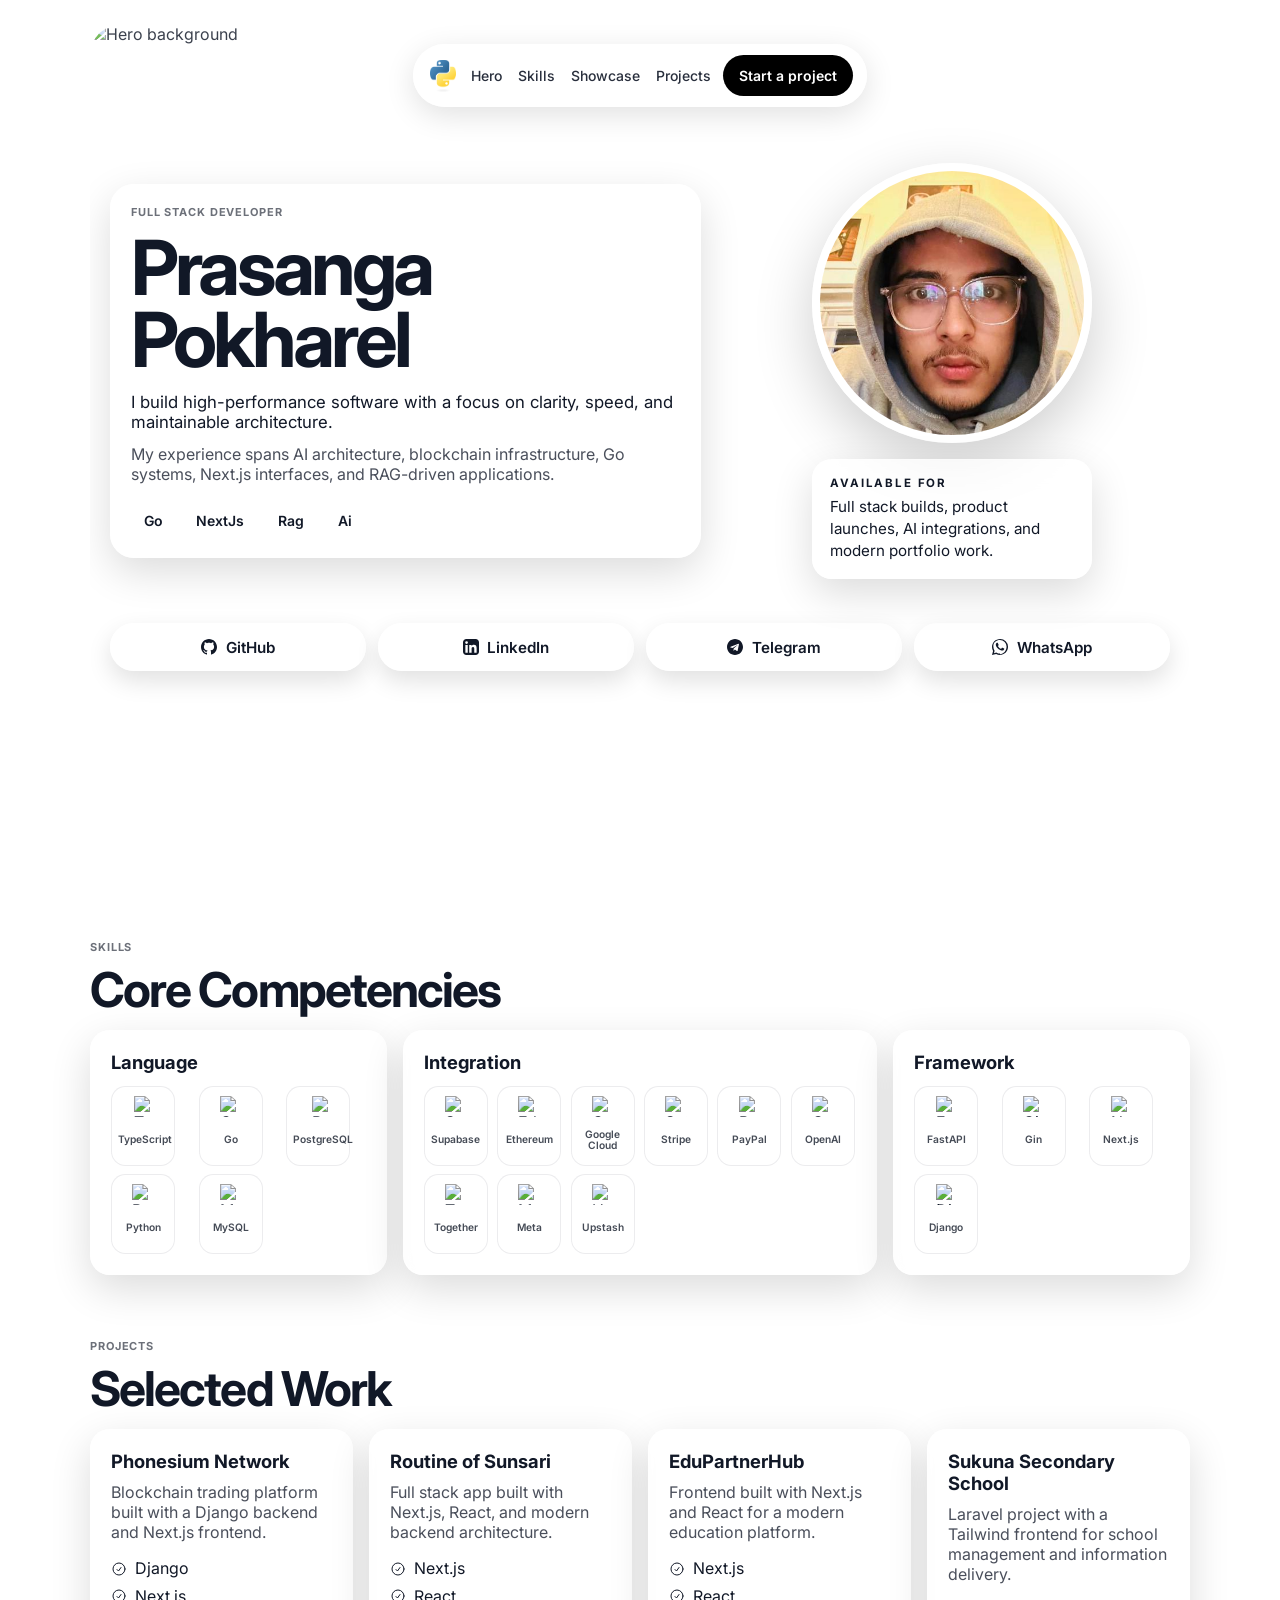
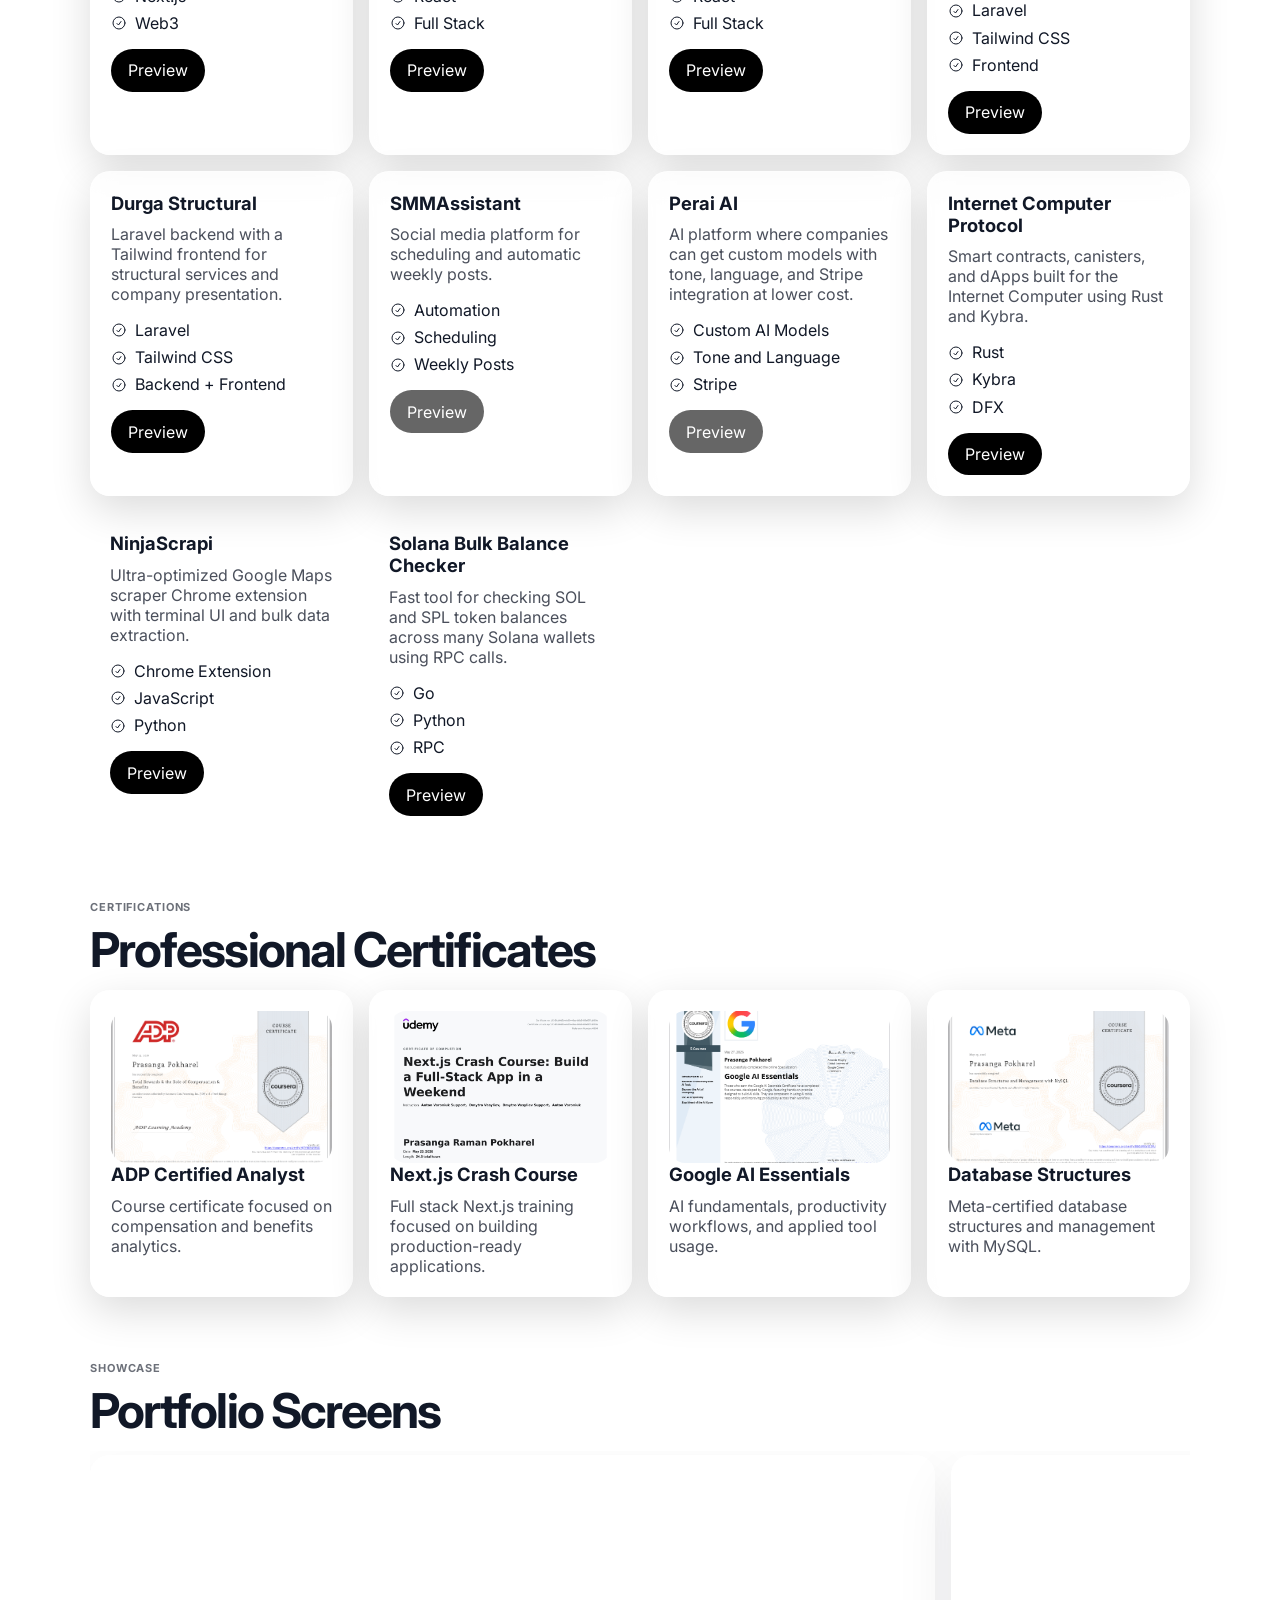
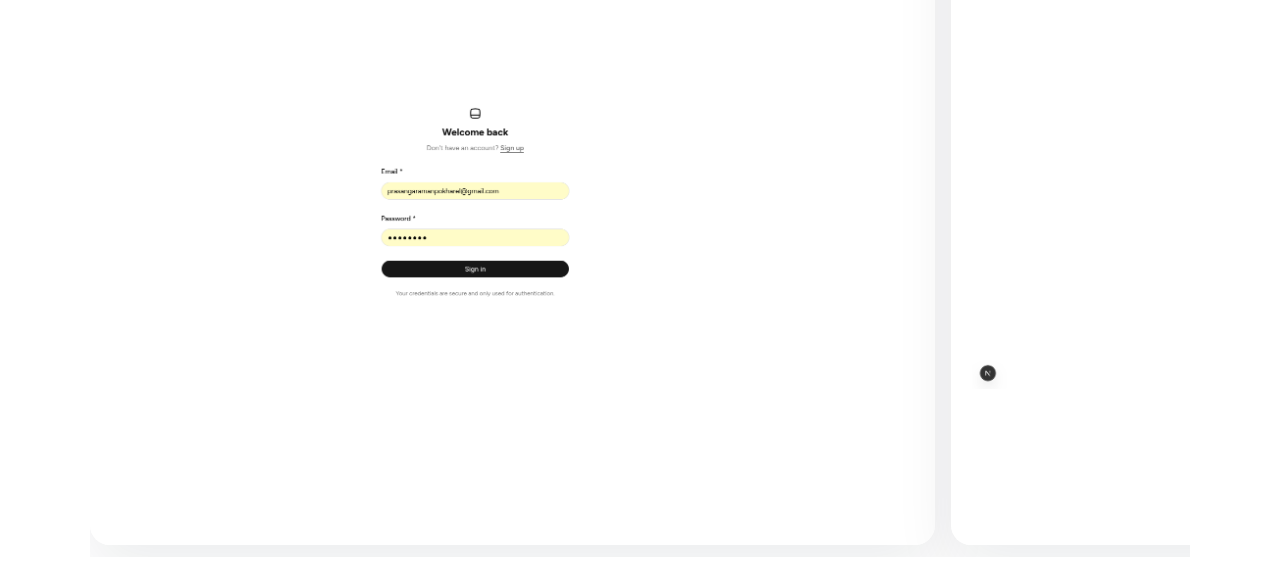
==== index.html @ d5953596 "fix: simplify hero tags" ====
<!DOCTYPE html>
<html lang="en">
<head>
  <meta charset="UTF-8">
  <meta name="viewport" content="width=device-width, initial-scale=1.0">
  <meta name="description" content="Prasanga Pokharel - Full Stack Developer specializing in Python, Next.js, FastAPI, Django, AI, and blockchain development.">
  <meta name="author" content="Prasanga Pokharel">
  <title>Prasanga Pokharel | Full Stack Developer</title>
  <link rel="stylesheet" href="css/index.css">
</head>
<body>
  <main class="page-root">
    <section class="portfolio-panel panel-hero" id="hero">
      <img class="panel-media" src="https://images.higgs.ai/?default=1&output=webp&url=https%3A%2F%2Fd8j0ntlcm91z4.cloudfront.net%2Fuser_38xzZboKViGWJOttwIXH07lWA1P%2Fhf_20260602_150333_a4a8610a-01b1-406d-8a61-9b107ee818a7.png&w=1920&q=85" alt="Hero background">
      <div class="panel-overlay"></div>

      <div class="panel-content">
        <nav class="nav-pill">
          <a class="nav-logo" href="#hero" aria-label="Home">
            <img src="logo.png" alt="Logo">
          </a>
          <div class="nav-links">
            <a href="#hero">Hero</a>
            <a href="#skills">Skills</a>
            <a href="#showcase">Showcase</a>
            <a href="#projects">Projects</a>
          </div>
          <a class="nav-cta" href="#projects">Start a project</a>
        </nav>

        <div class="hero-layout">
          <div class="hero-copy glass-card">
            <p class="eyebrow">Full Stack Developer</p>
            <h1>Prasanga Pokharel</h1>
            <p class="lead">I build high-performance software with a focus on clarity, speed, and maintainable architecture.</p>
            <p class="supporting">My experience spans AI architecture, blockchain infrastructure, Go systems, Next.js interfaces, and RAG-driven applications.</p>
            <div class="hero-tags">
              <span>Go</span>
              <span>NextJs</span>
              <span>Rag</span>
              <span>Ai</span>
            </div>
          </div>
          <div class="hero-side">
            <div class="hero-avatar-wrap">
              <img class="hero-avatar" src="pp.png" alt="Prasanga Pokharel profile photo">
            </div>
            <div class="hero-note glass-card">
              <p class="hero-note-title">Available for</p>
              <p class="hero-note-text">Full stack builds, product launches, AI integrations, and modern portfolio work.</p>
            </div>
          </div>
        </div>

        <div class="hero-actions">
          <a class="hero-btn" href="https://github.com/prasangapokharel" target="_blank" rel="noopener noreferrer">
            <svg xmlns="http://www.w3.org/2000/svg" viewBox="0 0 24 24" fill="currentColor" aria-hidden="true"><path d="M12 0C5.373 0 0 5.373 0 12c0 5.302 3.438 9.8 8.207 11.387.6.111.793-.261.793-.577v-2.234c-3.338.726-4.033-1.416-4.033-1.416-.546-1.387-1.333-1.756-1.333-1.756-1.089-.745.083-.729.083-.729 1.205.084 1.839 1.237 1.839 1.237 1.07 1.834 2.807 1.304 3.492.997.107-.775.418-1.305.762-1.604-2.665-.305-5.467-1.334-5.467-5.931 0-1.311.469-2.381 1.236-3.221-.124-.303-.535-1.524.117-3.176 0 0 1.008-.322 3.301 1.23.957-.266 1.983-.399 3.003-.404 1.02.005 2.047.138 3.006.404 2.291-1.552 3.297-1.23 3.297-1.23.653 1.653.242 2.874.118 3.176.77.84 1.235 1.911 1.235 3.221 0 4.609-2.807 5.624-5.479 5.921.43.372.823 1.102.823 2.222v3.293c0 .319.192.694.801.576C20.562 21.8 24 17.302 24 12c0-6.627-5.373-12-12-12z"/></svg>
            GitHub
          </a>
          <a class="hero-btn" href="https://www.linkedin.com/in/prasanga-raman-pokharel-4286ba391/" target="_blank" rel="noopener noreferrer">
            <svg xmlns="http://www.w3.org/2000/svg" viewBox="0 0 24 24" fill="currentColor" aria-hidden="true"><path d="M19 0H5C2.239 0 0 2.239 0 5v14c0 2.761 2.239 5 5 5h14c2.761 0 5-2.239 5-5V5c0-2.761-2.239-5-5-5zM7.12 20.452H3.561V9h3.559v11.452zM5.34 7.433a2.065 2.065 0 1 1 0-4.131 2.065 2.065 0 0 1 0 4.131zM20.452 20.452h-3.558v-5.568c0-1.328-.024-3.037-1.852-3.037-1.854 0-2.137 1.448-2.137 2.94v5.665H9.347V9h3.415v1.566h.048c.476-.9 1.637-1.853 3.369-1.853 3.602 0 4.274 2.371 4.274 5.455v6.284z"/></svg>
            LinkedIn
          </a>
          <a class="hero-btn" href="https://t.me/webdeveloperEN" target="_blank" rel="noopener noreferrer">
            <svg xmlns="http://www.w3.org/2000/svg" viewBox="0 0 24 24" fill="currentColor" aria-hidden="true"><path d="M12 0C5.373 0 0 5.373 0 12s5.373 12 12 12 12-5.373 12-12S18.627 0 12 0zm5.894 8.221l-1.97 9.28c-.145.658-.537.818-1.084.508l-3-2.21-1.446 1.394c-.14.18-.357.295-.6.295l.213-3.054 5.56-5.022c.24-.213-.054-.334-.373-.121l-6.869 4.326-2.96-.924c-.64-.203-.654-.64.135-.954l11.566-4.458c.538-.196 1.006.128.832.941z"/></svg>
            Telegram
          </a>
          <a class="hero-btn" href="https://api.whatsapp.com/send/?phone=9779765470926&text=I+want+to+hire+you&type=phone_number&app_absent=0" target="_blank" rel="noopener noreferrer">
            <svg xmlns="http://www.w3.org/2000/svg" viewBox="0 0 24 24" fill="currentColor" aria-hidden="true"><path d="M20.52 3.482A11.8 11.8 0 0 0 12.01 0C5.383 0 .007 5.376.007 12.004c0 2.11.553 4.16 1.602 5.974L0 24l6.174-1.58a11.95 11.95 0 0 0 5.832 1.49h.005c6.627 0 12.003-5.376 12.003-12.004a11.9 11.9 0 0 0-3.494-8.424zm-8.51 18.42h-.004a9.9 9.9 0 0 1-5.04-1.378l-.362-.214-3.66.936.977-3.565-.236-.367a9.94 9.94 0 0 1-1.519-5.288C1.166 6.025 5.63 1.561 12.01 1.561a9.8 9.8 0 0 1 6.966 2.884 9.77 9.77 0 0 1 2.87 6.959c0 6.38-4.464 11.497-9.836 11.497zm5.71-7.79c-.31-.155-1.834-.905-2.12-1.008-.286-.103-.494-.155-.703.155-.208.31-.806 1.008-.988 1.216-.182.207-.364.233-.674.078-.31-.155-1.31-.482-2.497-1.538-.923-.822-1.546-1.838-1.728-2.148-.182-.31-.019-.477.136-.632.14-.139.31-.363.466-.544.155-.18.208-.31.311-.517.104-.208.052-.389-.026-.544-.078-.155-.703-1.69-.964-2.314-.254-.608-.514-.526-.703-.536l-.598-.01c-.208 0-.544.078-.83.389-.285.31-1.09 1.064-1.09 2.598 0 1.533 1.116 3.015 1.27 3.222.155.207 2.188 3.163 5.303 4.438.742.32 1.32.512 1.772.656.746.237 1.425.204 1.962.13.598-.084 1.834-.754 2.093-1.481.26-.727.26-1.35.182-1.48-.078-.129-.285-.207-.598-.362z"/></svg>
            WhatsApp
          </a>
        </div>
      </div>
    </section>

    <section class="content-section" id="skills">
      <div class="section-head">
        <div class="eyebrow">Skills</div>
        <h2>Core Competencies</h2>
      </div>
      <div class="grid competency-grid">
        <article class="card glass-card competency-card">
          <h3>Language</h3>
          <div class="icon-grid" aria-label="Languages">
            <span class="icon-tile"><img src="https://devicons.io/devicons/icons/typescript-icon.svg" alt="TypeScript"><span>TypeScript</span></span>
            <span class="icon-tile"><img src="https://devicons.io/devicons/icons/go.svg" alt="Go"><span>Go</span></span>
            <span class="icon-tile"><img src="https://cdn.jsdelivr.net/gh/devicons/devicon/icons/postgresql/postgresql-original.svg" alt="PostgreSQL"><span>PostgreSQL</span></span>
            <span class="icon-tile"><img src="https://devicons.io/devicons/icons/python.svg" alt="Python"><span>Python</span></span>
            <span class="icon-tile"><img src="https://devicons.io/devicons/icons/mysql.svg" alt="MySQL"><span>MySQL</span></span>
          </div>
        </article>
        <article class="card glass-card competency-card">
          <h3>Integration</h3>
          <div class="icon-grid" aria-label="Integrations">
            <span class="icon-tile"><img src="https://devicons.io/devicons/icons/supabase-icon.svg" alt="Supabase"><span>Supabase</span></span>
            <span class="icon-tile"><img src="https://devicons.io/devicons/icons/ethereum-color.svg" alt="Ethereum"><span>Ethereum</span></span>
            <span class="icon-tile"><img src="https://devicons.io/devicons/icons/google-cloud.svg" alt="Google Cloud"><span>Google Cloud</span></span>
            <span class="icon-tile"><img src="https://devicons.io/devicons/icons/stripe.svg" alt="Stripe"><span>Stripe</span></span>
            <span class="icon-tile"><img src="https://devicons.io/devicons/icons/paypal.svg" alt="PayPal"><span>PayPal</span></span>
            <span class="icon-tile"><img src="https://devicons.io/devicons/icons/openai-icon.svg" alt="OpenAI"><span>OpenAI</span></span>
            <span class="icon-tile"><img src="https://devicons.io/devicons/icons/together.svg" alt="Together"><span>Together</span></span>
            <span class="icon-tile"><img src="https://devicons.io/devicons/icons/meta-icon.svg" alt="Meta"><span>Meta</span></span>
            <span class="icon-tile"><img src="https://devicons.io/devicons/icons/upstash-icon.svg" alt="Upstash"><span>Upstash</span></span>
          </div>
        </article>
        <article class="card glass-card competency-card">
          <h3>Framework</h3>
          <div class="icon-grid" aria-label="Frameworks">
            <span class="icon-tile"><img src="https://devicons.io/devicons/icons/fastapi-icon.svg" alt="FastAPI"><span>FastAPI</span></span>
            <span class="icon-tile"><img src="https://devicons.io/devicons/icons/gin.svg" alt="Gin"><span>Gin</span></span>
            <span class="icon-tile"><img src="https://devicons.io/devicons/icons/nextjs-icon.svg" alt="Next.js"><span>Next.js</span></span>
            <span class="icon-tile"><img src="https://devicons.io/devicons/icons/django-icon.svg" alt="Django"><span>Django</span></span>
          </div>
        </article>
      </div>
    </section>

    <section class="content-section" id="projects">
      <div class="section-head">
        <div class="eyebrow">Projects</div>
        <h2>Selected Work</h2>
      </div>
      <div class="grid projects-grid">
        <article class="card project-card glass-card">
          <h3>Phonesium Network</h3>
          <p>Blockchain trading platform built with a Django backend and Next.js frontend.</p>
          <ul>
            <li>Django</li>
            <li>Next.js</li>
            <li>Web3</li>
          </ul>
          <div class="project-actions"><a class="preview-btn" href="https://phonesium.com" target="_blank" rel="noopener noreferrer">Preview</a></div>
        </article>
        <article class="card project-card glass-card">
          <h3>Routine of Sunsari</h3>
          <p>Full stack app built with Next.js, React, and modern backend architecture.</p>
          <ul>
            <li>Next.js</li>
            <li>React</li>
            <li>Full Stack</li>
          </ul>
          <div class="project-actions"><a class="preview-btn" href="https://www.routineofsunsari.com/" target="_blank" rel="noopener noreferrer">Preview</a></div>
        </article>
        <article class="card project-card glass-card">
          <h3>EduPartnerHub</h3>
          <p>Frontend built with Next.js and React for a modern education platform.</p>
          <ul>
            <li>Next.js</li>
            <li>React</li>
            <li>Full Stack</li>
          </ul>
          <div class="project-actions"><a class="preview-btn" href="https://www.edupartnerhub.com.np/" target="_blank" rel="noopener noreferrer">Preview</a></div>
        </article>
        <article class="card project-card glass-card">
          <h3>Sukuna Secondary School</h3>
          <p>Laravel project with a Tailwind frontend for school management and information delivery.</p>
          <ul>
            <li>Laravel</li>
            <li>Tailwind CSS</li>
            <li>Frontend</li>
          </ul>
          <div class="project-actions"><a class="preview-btn" href="https://sukunaschool.edu.np/" target="_blank" rel="noopener noreferrer">Preview</a></div>
        </article>
        <article class="card project-card glass-card">
          <h3>Durga Structural</h3>
          <p>Laravel backend with a Tailwind frontend for structural services and company presentation.</p>
          <ul>
            <li>Laravel</li>
            <li>Tailwind CSS</li>
            <li>Backend + Frontend</li>
          </ul>
          <div class="project-actions"><a class="preview-btn" href="https://durgastructural.com.np/" target="_blank" rel="noopener noreferrer">Preview</a></div>
        </article>
        <article class="card project-card glass-card">
          <h3>SMMAssistant</h3>
          <p>Social media platform for scheduling and automatic weekly posts.</p>
          <ul>
            <li>Automation</li>
            <li>Scheduling</li>
            <li>Weekly Posts</li>
          </ul>
          <div class="project-actions"><a class="preview-btn disabled" href="#" aria-disabled="true">Preview</a></div>
        </article>
        <article class="card project-card glass-card">
          <h3>Perai AI</h3>
          <p>AI platform where companies can get custom models with tone, language, and Stripe integration at lower cost.</p>
          <ul>
            <li>Custom AI Models</li>
            <li>Tone and Language</li>
            <li>Stripe</li>
          </ul>
          <div class="project-actions"><a class="preview-btn disabled" href="#" aria-disabled="true">Preview</a></div>
        </article>
        <article class="card project-card glass-card">
          <h3>Internet Computer Protocol</h3>
          <p>Smart contracts, canisters, and dApps built for the Internet Computer using Rust and Kybra.</p>
          <ul>
            <li>Rust</li>
            <li>Kybra</li>
            <li>DFX</li>
          </ul>
          <div class="project-actions"><a class="preview-btn" href="https://github.com/prasangapokharel/internet-computer-protocol" target="_blank" rel="noopener noreferrer">Preview</a></div>
        </article>
        <article class="card project-card">
          <h3>NinjaScrapi</h3>
          <p>Ultra-optimized Google Maps scraper Chrome extension with terminal UI and bulk data extraction.</p>
          <ul>
            <li>Chrome Extension</li>
            <li>JavaScript</li>
            <li>Python</li>
          </ul>
          <div class="project-actions"><a class="preview-btn" href="https://github.com/prasangapokharel/NinjaScrapi" target="_blank" rel="noopener noreferrer">Preview</a></div>
        </article>
        <article class="card project-card">
          <h3>Solana Bulk Balance Checker</h3>
          <p>Fast tool for checking SOL and SPL token balances across many Solana wallets using RPC calls.</p>
          <ul>
            <li>Go</li>
            <li>Python</li>
            <li>RPC</li>
          </ul>
          <div class="project-actions"><a class="preview-btn" href="https://github.com/prasangapokharel/Solana-Bulk-Balance-Checker" target="_blank" rel="noopener noreferrer">Preview</a></div>
        </article>
      </div>
    </section>

    <section class="content-section" id="certifications">
      <div class="section-head">
        <div class="eyebrow">Certifications</div>
        <h2>Professional Certificates</h2>
      </div>
      <div class="grid certifications-grid">
        <article class="card cert-card glass-card">
          <figure>
            <img src="certification/ADP Certified Analyst.png" alt="ADP Certified Analyst certificate">
          </figure>
          <h3>ADP Certified Analyst</h3>
          <p>Course certificate focused on compensation and benefits analytics.</p>
        </article>
        <article class="card cert-card glass-card">
          <figure>
            <img src="certification/nextjs completion Certificate.png" alt="Next.js course certificate">
          </figure>
          <h3>Next.js Crash Course</h3>
          <p>Full stack Next.js training focused on building production-ready applications.</p>
        </article>
        <article class="card cert-card glass-card">
          <figure>
            <img src="certification/Google Ai Essentials Certification.png" alt="Google AI Essentials certificate">
          </figure>
          <h3>Google AI Essentials</h3>
          <p>AI fundamentals, productivity workflows, and applied tool usage.</p>
        </article>
        <article class="card cert-card glass-card">
          <figure>
            <img src="certification/MetaCertifedDatabaseEngineer.png" alt="Meta database engineer certificate">
          </figure>
          <h3>Database Structures</h3>
          <p>Meta-certified database structures and management with MySQL.</p>
        </article>
      </div>
    </section>

    <section class="content-section" id="showcase">
      <div class="section-head">
        <div class="eyebrow">Showcase</div>
        <h2>Portfolio Screens</h2>
      </div>
      <div class="showcase-slider" tabindex="0" aria-label="Portfolio screenshots" aria-roledescription="carousel">
        <article class="showcase-slide card glass-card"><img src="showcase/CompAi/1.png" alt="CompAi screenshot 1" loading="lazy" decoding="async"></article>
        <article class="showcase-slide card glass-card"><img src="showcase/CompAi/2.png" alt="CompAi screenshot 2" loading="lazy" decoding="async"></article>
        <article class="showcase-slide card glass-card"><img src="showcase/perai/1.png" alt="Perai screenshot 1" loading="lazy" decoding="async"></article>
        <article class="showcase-slide card glass-card"><img src="showcase/perai/2.png" alt="Perai screenshot 2" loading="lazy" decoding="async"></article>
        <article class="showcase-slide card glass-card"><img src="showcase/perai/3.png" alt="Perai screenshot 3" loading="lazy" decoding="async"></article>
        <article class="showcase-slide card glass-card"><img src="showcase/perai/4.png" alt="Perai screenshot 4" loading="lazy" decoding="async"></article>
        <article class="showcase-slide card glass-card"><img src="showcase/perai/5.png" alt="Perai screenshot 5" loading="lazy" decoding="async"></article>
        <article class="showcase-slide card glass-card"><img src="showcase/perai/6.png" alt="Perai screenshot 6" loading="lazy" decoding="async"></article>
        <article class="showcase-slide card glass-card"><img src="showcase/perai/7.png" alt="Perai screenshot 7" loading="lazy" decoding="async"></article>
        <article class="showcase-slide card glass-card"><img src="showcase/perai/8.png" alt="Perai screenshot 8" loading="lazy" decoding="async"></article>
        <article class="showcase-slide card glass-card"><img src="showcase/Resturant/6.png" alt="Restaurant screenshot 1" loading="lazy" decoding="async"></article>
        <article class="showcase-slide card glass-card"><img src="showcase/Resturant/7.png" alt="Restaurant screenshot 2" loading="lazy" decoding="async"></article>
        <article class="showcase-slide card glass-card"><img src="showcase/Resturant/8.png" alt="Restaurant screenshot 3" loading="lazy" decoding="async"></article>
        <article class="showcase-slide card glass-card"><img src="showcase/Phonesium/1.png" alt="Phonesium screenshot 1" loading="lazy" decoding="async"></article>
        <article class="showcase-slide card glass-card"><img src="showcase/Phonesium/2.png" alt="Phonesium screenshot 2" loading="lazy" decoding="async"></article>
        <article class="showcase-slide card glass-card"><img src="showcase/Phonesium/3.png" alt="Phonesium screenshot 3" loading="lazy" decoding="async"></article>
        <article class="showcase-slide card glass-card"><img src="showcase/Phonesium/4.png" alt="Phonesium screenshot 4" loading="lazy" decoding="async"></article>
        <article class="showcase-slide card glass-card"><img src="showcase/Phonesium/5.png" alt="Phonesium screenshot 5" loading="lazy" decoding="async"></article>
      </div>
    </section>
  </main>
  <script>
    (() => {
      const slider = document.querySelector('.showcase-slider');
      if (!slider) return;

      const step = () => Math.max(slider.clientWidth * 0.9, 360);

      slider.addEventListener('keydown', (event) => {
        if (event.key === 'ArrowRight') {
          event.preventDefault();
          slider.scrollBy({ left: step(), behavior: 'smooth' });
        }

        if (event.key === 'ArrowLeft') {
          event.preventDefault();
          slider.scrollBy({ left: -step(), behavior: 'smooth' });
        }
      });
    })();
  </script>
</body>
</html>
---- css/index.css ----
@import url('https://fonts.googleapis.com/css2?family=Inter:wght@300;400;500;600;700&family=Instrument+Serif:ital@0;1&display=swap');

* {
  box-sizing: border-box;
  font-family: 'Inter', sans-serif;
}

html {
  scroll-behavior: smooth;
}

body {
  margin: 0;
  background: #fff;
  color: #111827;
}

a {
  color: inherit;
  text-decoration: none;
}

.page-root {
  min-height: 100vh;
  background: #fff;
  padding: 0.75rem;
}

.portfolio-panel,
.content-section {
  max-width: 1100px;
  margin: 0 auto;
}

.portfolio-panel {
  position: relative;
  overflow: hidden;
  border-radius: 2rem;
  min-height: calc(100vh - 1.5rem);
  padding: 1rem;
  isolation: isolate;
}

.panel-media,
.panel-overlay {
  position: absolute;
  inset: 0;
  width: 100%;
  height: 100%;
}

.panel-media {
  object-fit: cover;
  display: block;
  z-index: -2;
}

.panel-overlay {
  z-index: -1;
  background: rgba(255, 255, 255, 0.18);
  backdrop-filter: blur(0px);
}

.glass-card {
  background: rgba(255, 255, 255, 0.72);
  backdrop-filter: blur(12px);
  border: 1px solid rgba(255, 255, 255, 0.35);
  box-shadow: 0 14px 40px rgba(0, 0, 0, 0.14);
}

.panel-content {
  position: relative;
  z-index: 1;
  display: flex;
  flex-direction: column;
  min-height: 100%;
}

.nav-pill {
  width: fit-content;
  max-width: 100%;
  margin: 0 auto;
  display: flex;
  align-items: center;
  gap: 0.75rem;
  padding: 0.6rem 0.75rem;
  border-radius: 999px;
  background: rgba(255, 255, 255, 0.8);
  backdrop-filter: blur(16px);
  box-shadow: 0 8px 30px rgba(0, 0, 0, 0.12);
}

.nav-logo {
  display: inline-flex;
  width: 2rem;
  height: 2rem;
  flex: none;
}

.nav-logo svg {
  width: 100%;
  height: 100%;
  display: block;
}

.nav-logo img {
  width: 100%;
  height: 100%;
  display: block;
  object-fit: contain;
}

.nav-links {
  display: none;
  align-items: center;
  gap: 1rem;
}

.nav-links a {
  color: #111827;
  font-size: 0.875rem;
  font-weight: 500;
  opacity: 0.9;
  transition: opacity 0.2s ease;
}

.nav-links a:hover {
  opacity: 0.55;
}

.nav-cta {
  margin-left: auto;
  padding: 0.75rem 1rem;
  border-radius: 999px;
  background: #000;
  color: #fff;
  font-size: 0.875rem;
  font-weight: 600;
  white-space: nowrap;
}

.nav-cta:hover {
  background: #1f2937;
}

.hero-layout {
  display: grid;
  grid-template-columns: 1fr;
  gap: 1.5rem;
  flex: 1;
  align-items: center;
  padding-top: 2.5rem;
}

.hero-actions {
  display: grid;
  grid-template-columns: repeat(2, minmax(0, 1fr));
  gap: 0.75rem;
  margin-top: 2.75rem;
}

.hero-btn {
  display: inline-flex;
  align-items: center;
  justify-content: center;
  gap: 0.55rem;
  min-height: 3rem;
  padding: 0.75rem 1rem;
  border-radius: 999px;
  background: rgba(255, 255, 255, 0.82);
  color: #111827;
  font-size: 0.95rem;
  font-weight: 600;
  box-shadow: 0 10px 24px rgba(0, 0, 0, 0.12);
}

.hero-btn svg {
  width: 1rem;
  height: 1rem;
  flex: none;
}

.hero-btn:hover {
  background: #fff;
}

.hero-copy {
  max-width: 38rem;
  padding: 1.25rem;
  border-radius: 1.5rem;
}

.hero-side {
  display: grid;
  gap: 1rem;
  align-self: end;
  justify-items: center;
}

.hero-avatar-wrap {
  display: flex;
  justify-content: center;
}

.hero-avatar {
  width: min(100%, 280px);
  aspect-ratio: 1;
  object-fit: cover;
  border-radius: 50%;
  border: 8px solid rgba(255, 255, 255, 0.8);
  box-shadow: 0 20px 60px rgba(0, 0, 0, 0.2);
}

.hero-note {
  width: min(100%, 280px);
  padding: 1rem 1.1rem;
  border-radius: 1.25rem;
}

.hero-note-title {
  margin-bottom: 0.35rem;
  color: #111827;
  font-size: 0.72rem;
  font-weight: 700;
  letter-spacing: 0.16em;
  text-transform: uppercase;
}

.hero-note-text {
  color: #111827;
  font-size: 0.95rem;
  line-height: 1.45;
}

.section-head {
  margin-bottom: 1rem;
}

.eyebrow {
  margin-bottom: 0.75rem;
  color: rgba(17, 24, 39, 0.62);
  text-transform: uppercase;
  letter-spacing: 0.08em;
  font-size: 0.6875rem;
  font-weight: 700;
}

h1,
h2,
h3,
p {
  margin: 0;
}

h1 {
  font-size: clamp(2.5rem, 7vw, 4.75rem);
  line-height: 0.95;
  letter-spacing: -0.05em;
}

h2 {
  font-size: clamp(1.8rem, 4vw, 3rem);
  line-height: 1;
  letter-spacing: -0.04em;
}

h3 {
  font-size: 1.15rem;
  line-height: 1.2;
}

.lead {
  margin-top: 1rem;
  max-width: 40rem;
  font-size: 1.05rem;
  color: #111827;
}

.supporting {
  margin-top: 0.8rem;
  max-width: 42rem;
  color: rgba(17, 24, 39, 0.76);
}

.hero-tags {
  display: flex;
  flex-wrap: wrap;
  gap: 0.5rem;
  margin-top: 1.25rem;
}

.hero-tags span {
  padding: 0.5rem 0.8rem;
  border-radius: 999px;
  background: rgba(255, 255, 255, 0.82);
  font-size: 0.875rem;
  font-weight: 600;
}

.content-section {
  padding: 3.5rem 0 0;
}

.grid {
  display: grid;
  gap: 1rem;
}

.skills-grid,
.competency-grid,
.showcase-grid,
.projects-grid,
.certifications-grid {
  grid-template-columns: repeat(auto-fit, minmax(240px, 1fr));
}

.competency-card {
  padding: 1.25rem;
  height: 100%;
}

.competency-card h3 {
  margin-bottom: 0.8rem;
}

.icon-grid {
  display: grid;
  grid-template-columns: repeat(auto-fit, minmax(4rem, 1fr));
  gap: 0.5rem;
}

.icon-tile {
  display: grid;
  justify-items: center;
  gap: 0.35rem;
  width: 100%;
  max-width: 4rem;
  padding: 0.55rem 0.35rem 0.5rem;
  min-height: 5rem;
  border-radius: 0.9rem;
  background: rgba(255, 255, 255, 0.9);
  border: 1px solid rgba(17, 24, 39, 0.08);
}

.icon-tile img {
  width: 1.35rem;
  height: 1.35rem;
  object-fit: contain;
}

.icon-tile span {
  font-size: 0.64rem;
  font-weight: 600;
  line-height: 1.1;
  text-align: center;
  color: rgba(17, 24, 39, 0.78);
}

.showcase-slider {
  display: grid;
  grid-auto-flow: column;
  grid-auto-columns: minmax(90vw, 1fr);
  gap: 1rem;
  overflow-x: auto;
  padding: 0.25rem 0 0.75rem;
  cursor: grab;
  scroll-snap-type: x mandatory;
  -webkit-overflow-scrolling: touch;
}

.showcase-slider:active {
  cursor: grabbing;
}

.showcase-slide {
  scroll-snap-align: start;
  padding: 0.75rem;
  border-radius: 2rem;
  display: flex;
  align-items: center;
  justify-content: center;
  background: rgba(255, 255, 255, 0.96);
  box-shadow: 0 24px 60px rgba(17, 24, 39, 0.08);
}

.showcase-slide img {
  width: 100%;
  max-width: 100%;
  height: clamp(520px, 72vh, 860px);
  object-fit: contain;
  display: block;
  border-radius: 1.5rem;
  background: rgba(255, 255, 255, 0.4);
}

.card {
  padding: 1.25rem;
  border-radius: 1.25rem;
  color: #111827;
}

.card p {
  margin-top: 0.65rem;
  color: rgba(17, 24, 39, 0.76);
}

.card ul {
  margin: 1rem 0 0;
  padding-left: 0;
  color: #111827;
  list-style: none;
}

.card li {
  display: flex;
  align-items: flex-start;
  gap: 0.5rem;
}

.card li::before {
  content: '';
  width: 1rem;
  height: 1rem;
  flex: none;
  margin-top: 0.15rem;
  background-color: currentColor;
  -webkit-mask: url("data:image/svg+xml,%3Csvg xmlns='http://www.w3.org/2000/svg' fill='none' viewBox='0 0 24 24' stroke-width='1.5' stroke='currentColor'%3E%3Cpath stroke-linecap='round' stroke-linejoin='round' d='M9 12.75 11.25 15 15 9.75M21 12a9 9 0 1 1-18 0 9 9 0 0 1 18 0Z' /%3E%3C/svg%3E") no-repeat center / contain;
  mask: url("data:image/svg+xml,%3Csvg xmlns='http://www.w3.org/2000/svg' fill='none' viewBox='0 0 24 24' stroke-width='1.5' stroke='currentColor'%3E%3Cpath stroke-linecap='round' stroke-linejoin='round' d='M9 12.75 11.25 15 15 9.75M21 12a9 9 0 1 1-18 0 9 9 0 0 1 18 0Z' /%3E%3C/svg%3E") no-repeat center / contain;
}

.cert-card figure {
  margin: 0;
  aspect-ratio: 1.45 / 1;
  overflow: hidden;
  border-radius: 1rem;
}

.cert-card img {
  width: 100%;
  height: 100%;
  object-fit: cover;
  display: block;
}

.card li + li {
  margin-top: 0.45rem;
}

.project-actions {
  margin-top: 1rem;
}

.preview-btn {
  display: inline-flex;
  align-items: center;
  justify-content: center;
  padding: 0.65rem 1rem;
  border-radius: 999px;
  background: #000;
  color: #fff;
  border: 1px solid rgba(0, 0, 0, 0.08);
}

.preview-btn:hover {
  background: #1f2937;
}

.preview-btn.disabled {
  opacity: 0.6;
  pointer-events: none;
}

@media (min-width: 640px) {
  .page-root {
    padding: 1rem;
  }

  .portfolio-panel {
    padding: 1.25rem;
    border-radius: 2rem;
    min-height: calc(100vh - 2rem);
  }

  .nav-pill {
    padding: 0.7rem 0.9rem;
  }

  .nav-links {
    display: flex;
  }

  .hero-layout {
    grid-template-columns: minmax(0, 1.15fr) minmax(260px, 0.85fr);
    gap: 2rem;
    padding-top: 3.5rem;
  }

  .hero-actions {
    grid-template-columns: repeat(4, minmax(0, 1fr));
  }

  .content-section {
    padding-top: 4rem;
  }

  .icon-grid {
    grid-template-columns: repeat(auto-fit, minmax(4rem, 1fr));
  }

  .showcase-media-grid {
    grid-template-columns: repeat(3, minmax(0, 1fr));
  }

  .showcase-slider {
    grid-auto-columns: minmax(82vw, 1fr);
  }
}

@media (min-width: 768px) {
  .page-root {
    padding: 1.5rem;
  }

  .portfolio-panel {
    min-height: calc(100vh - 3rem);
  }

  .showcase-slider {
    grid-auto-columns: minmax(74vw, 1fr);
  }
}

@media (min-width: 900px) {
  .competency-grid {
    grid-template-columns: 1fr 1.6fr 1fr;
    gap: 1rem;
    align-items: stretch;
  }

  .competency-card {
    padding: 1.25rem;
  }

  .icon-grid {
    gap: 0.5rem;
  }

  .icon-tile {
    width: 4rem;
  }
}

@media (min-width: 1024px) {
  .showcase-slider {
    grid-auto-columns: minmax(66vw, 1fr);
  }
}
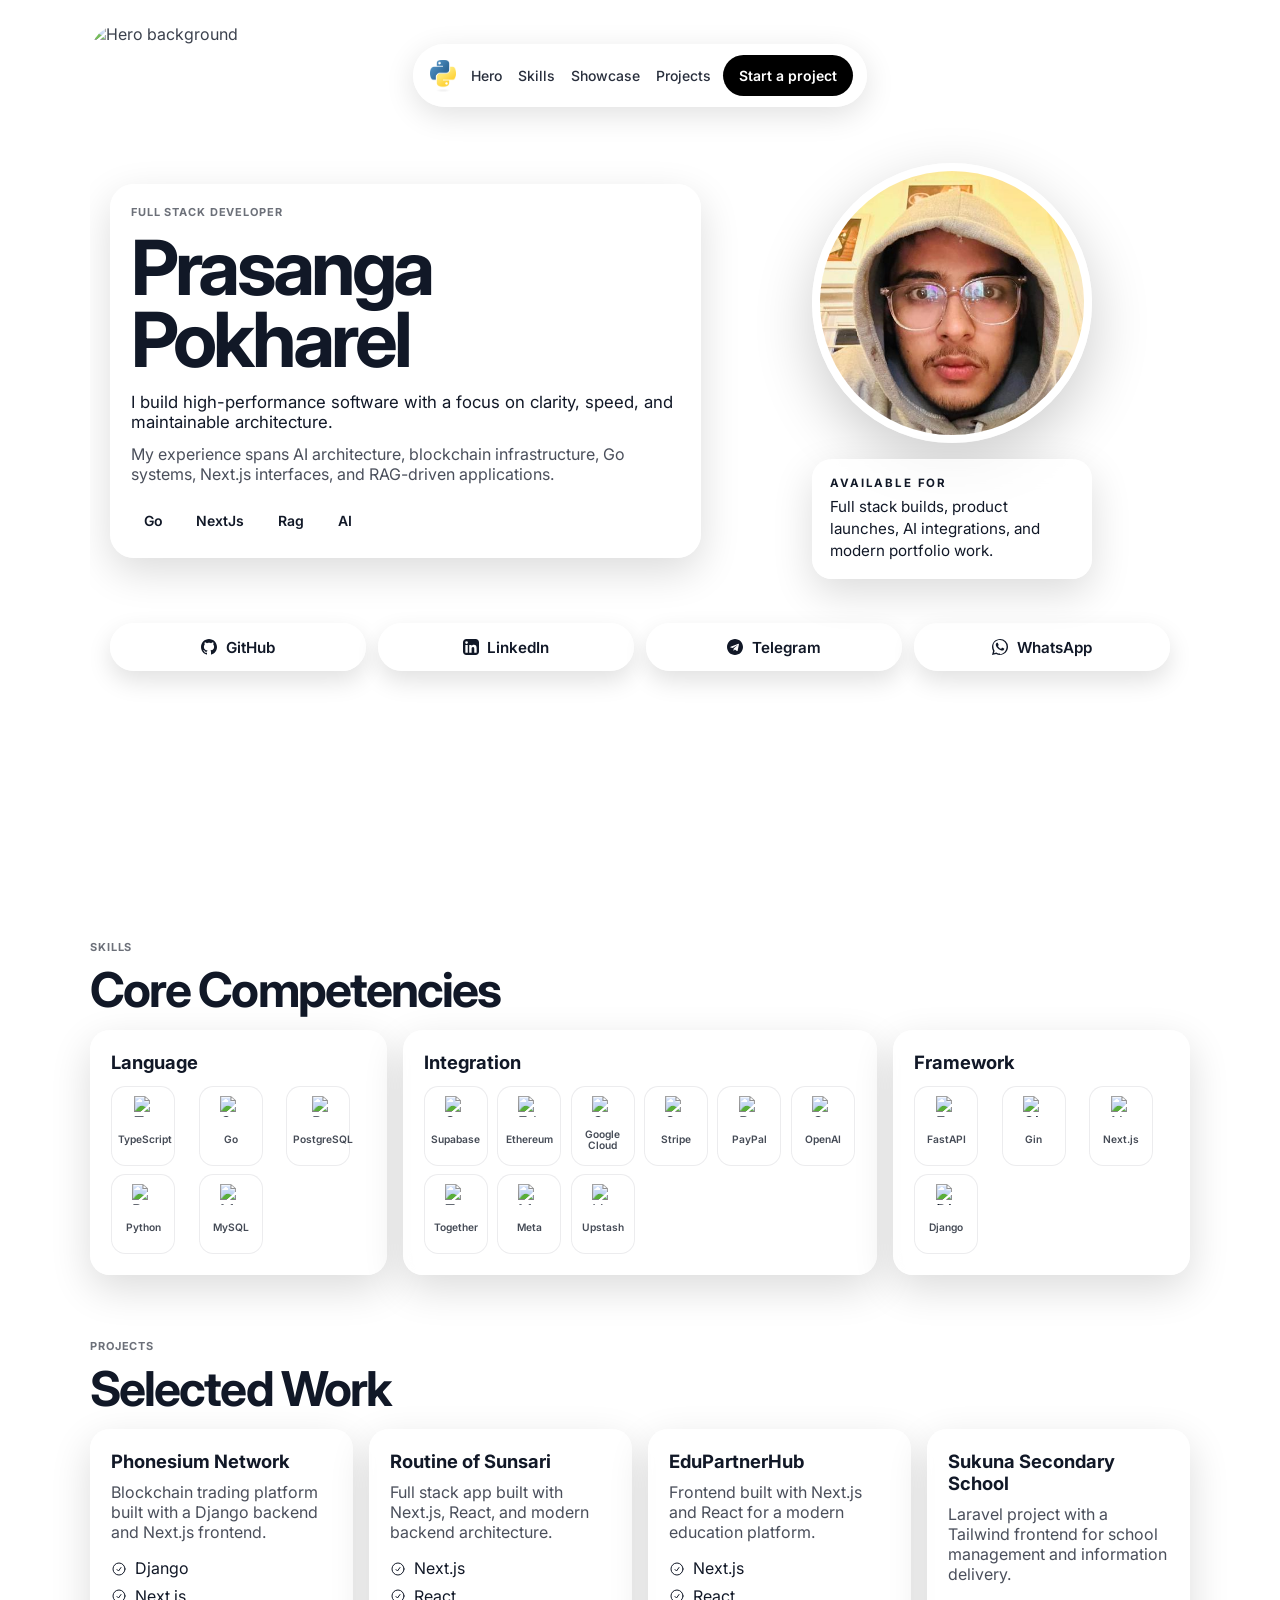
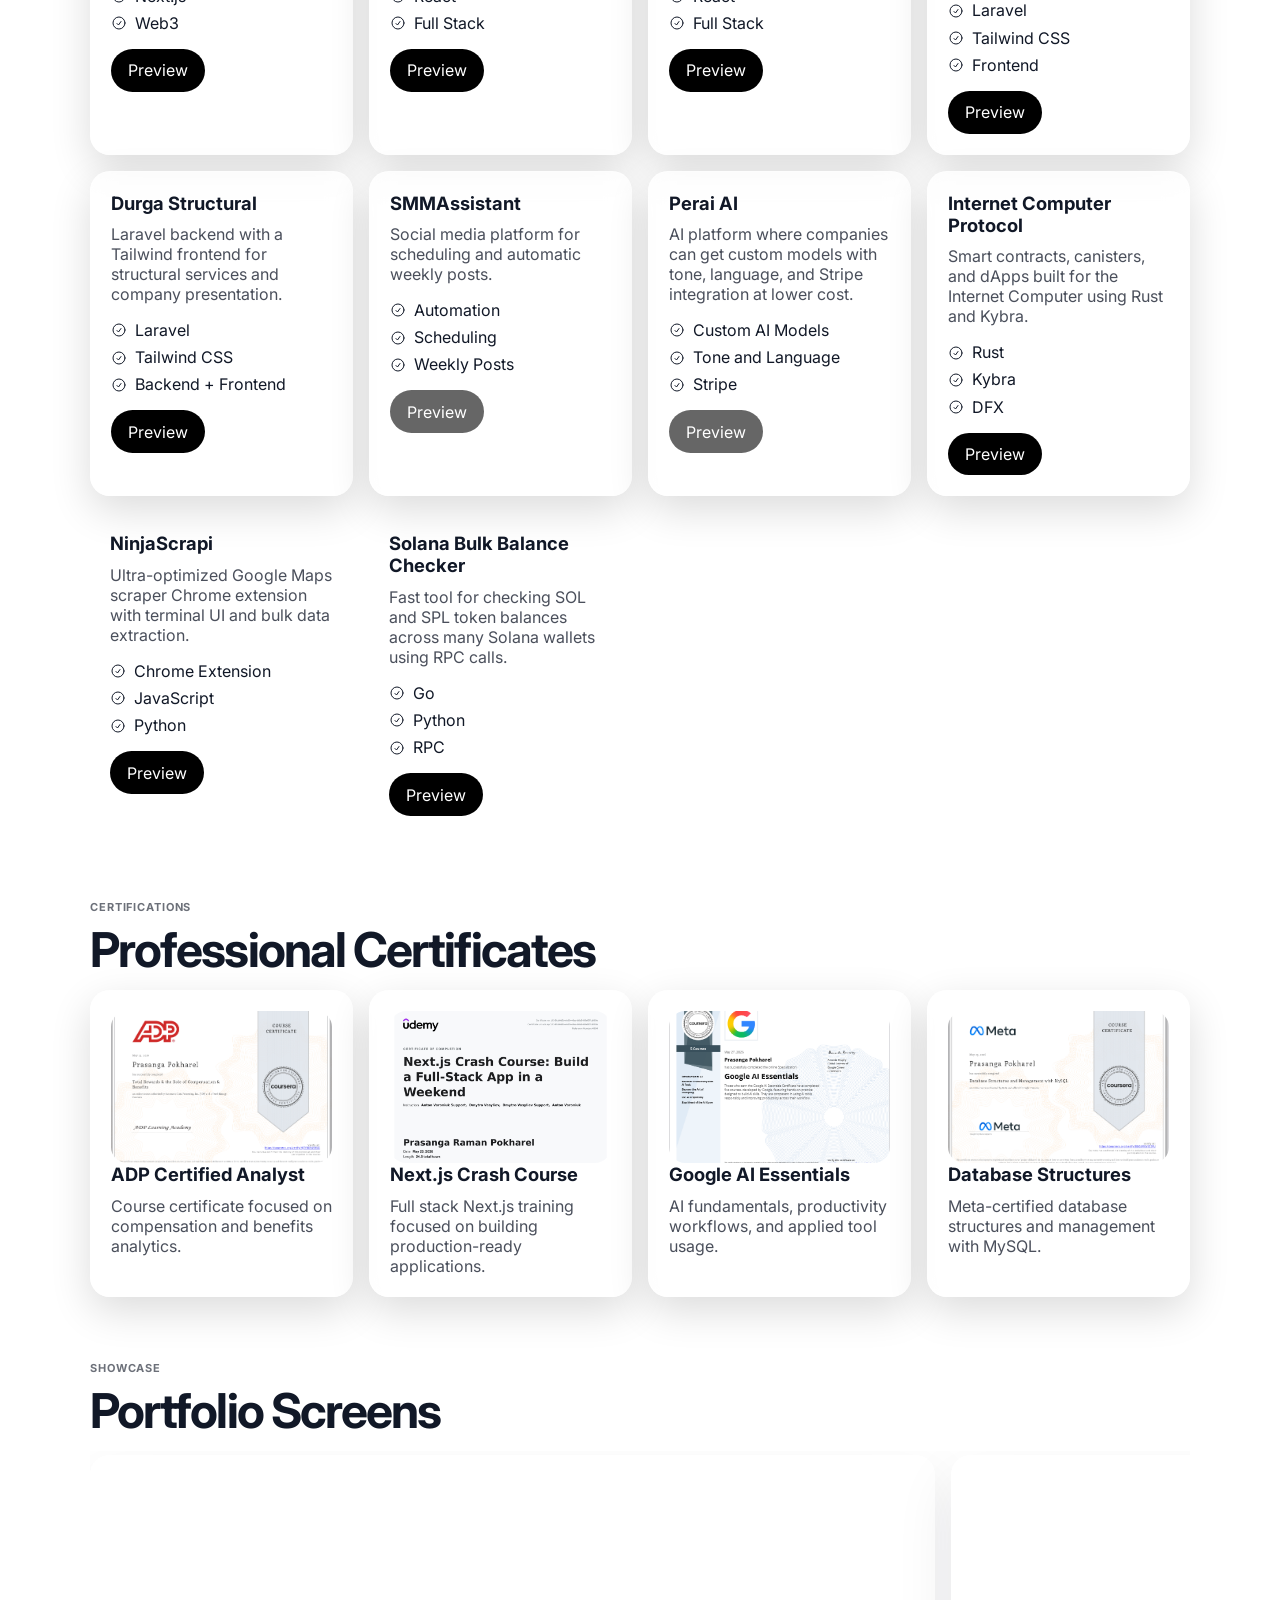
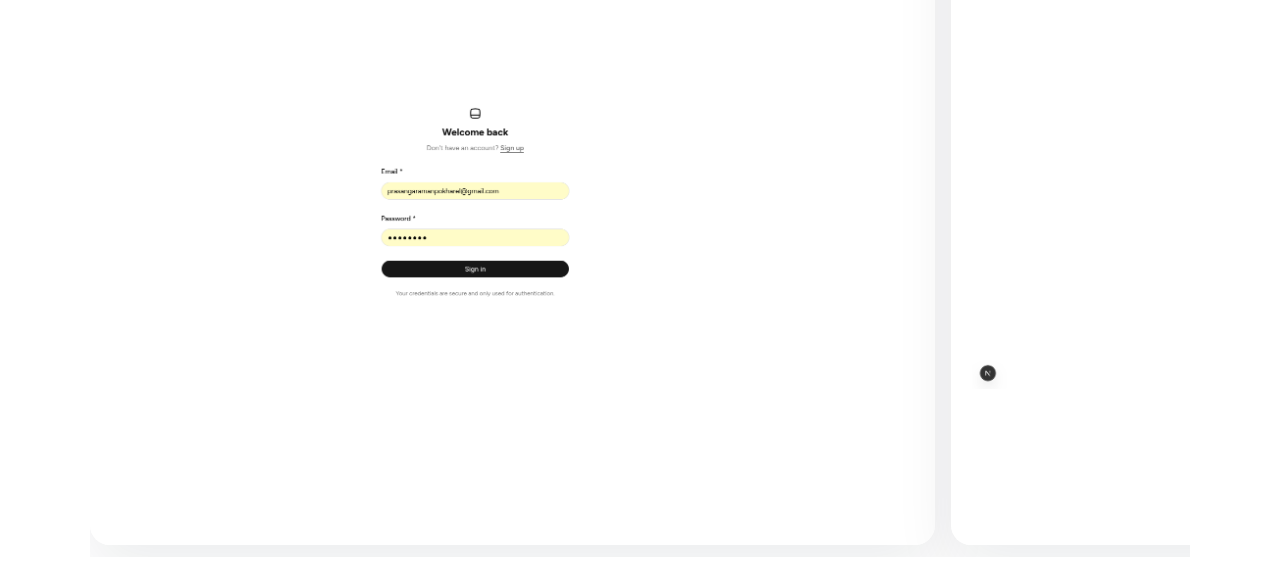
==== commit b1470877: "fix: align hero tags" ====
--- a/index.html
+++ b/index.html
@@ -38,7 +38,7 @@
               <span>Go</span>
               <span>NextJs</span>
               <span>Rag</span>
-              <span>Ai</span>
+              <span>AI</span>
             </div>
           </div>
           <div class="hero-side">
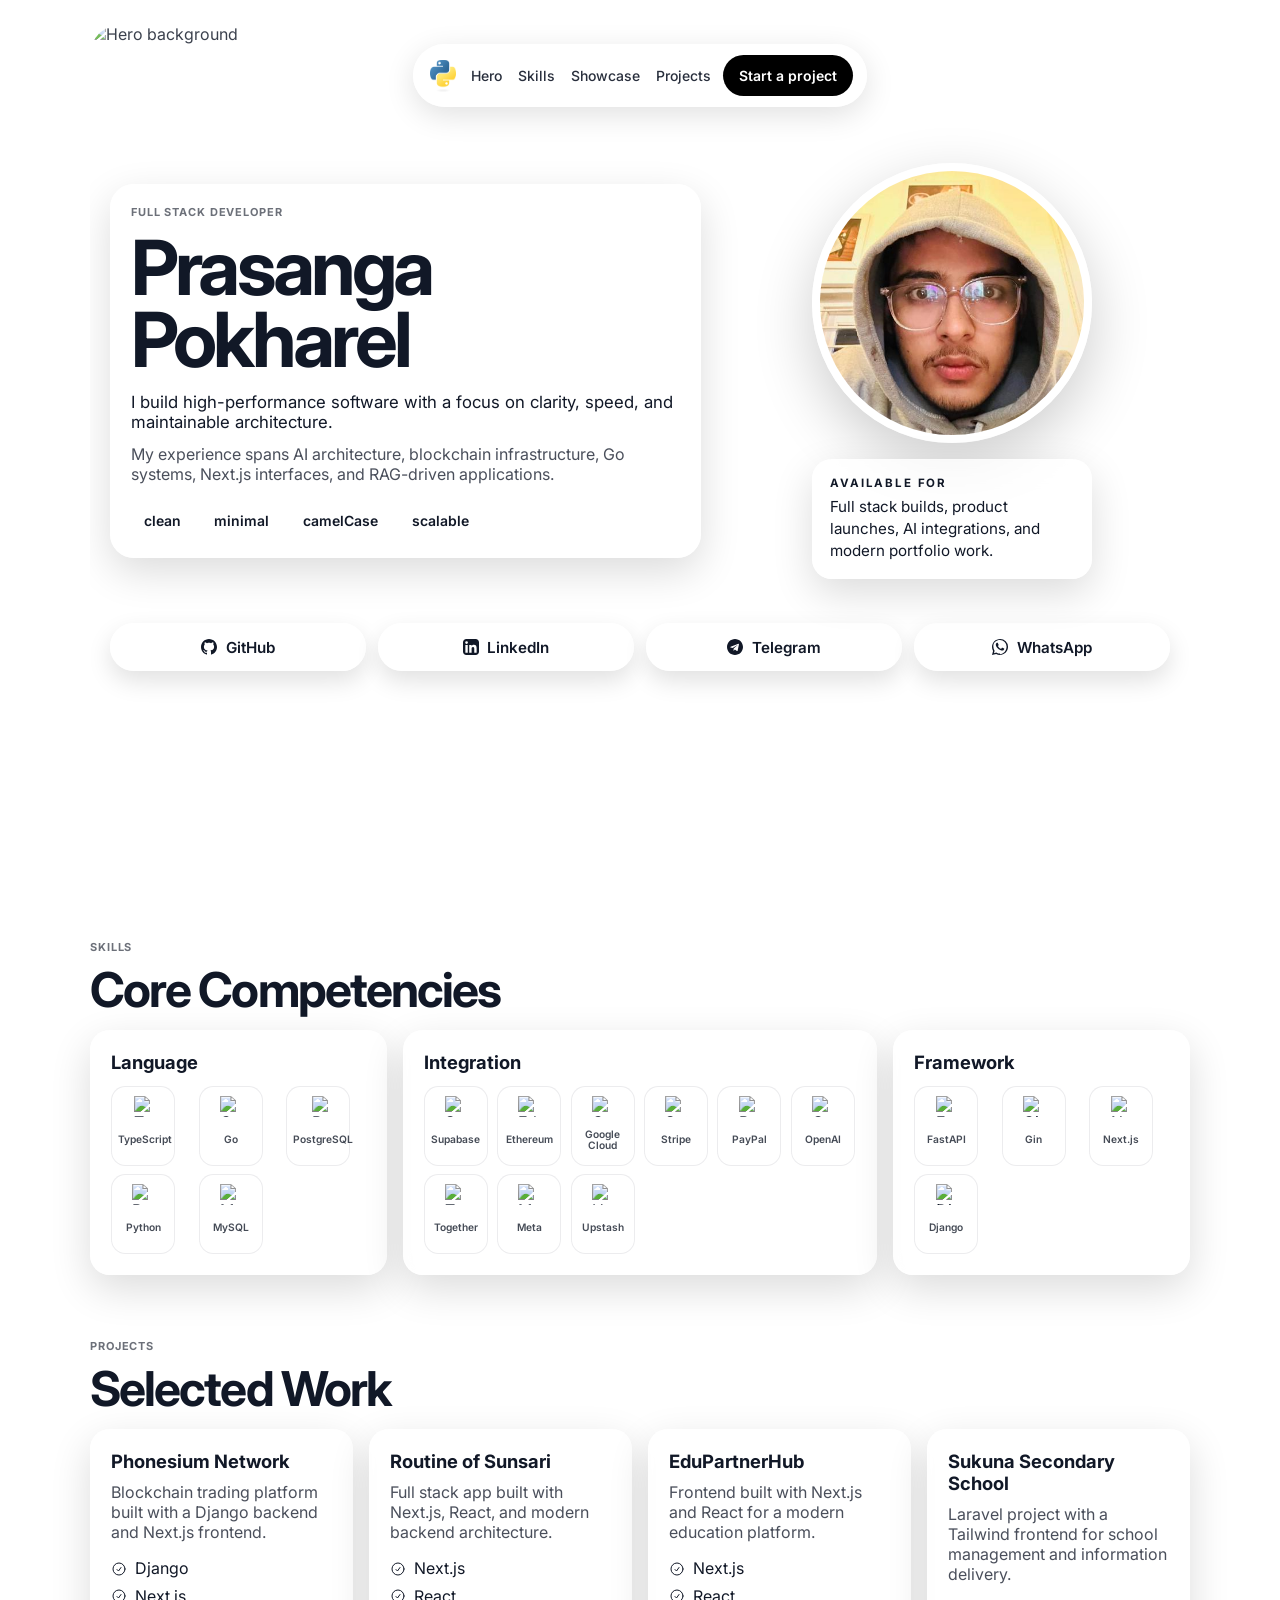
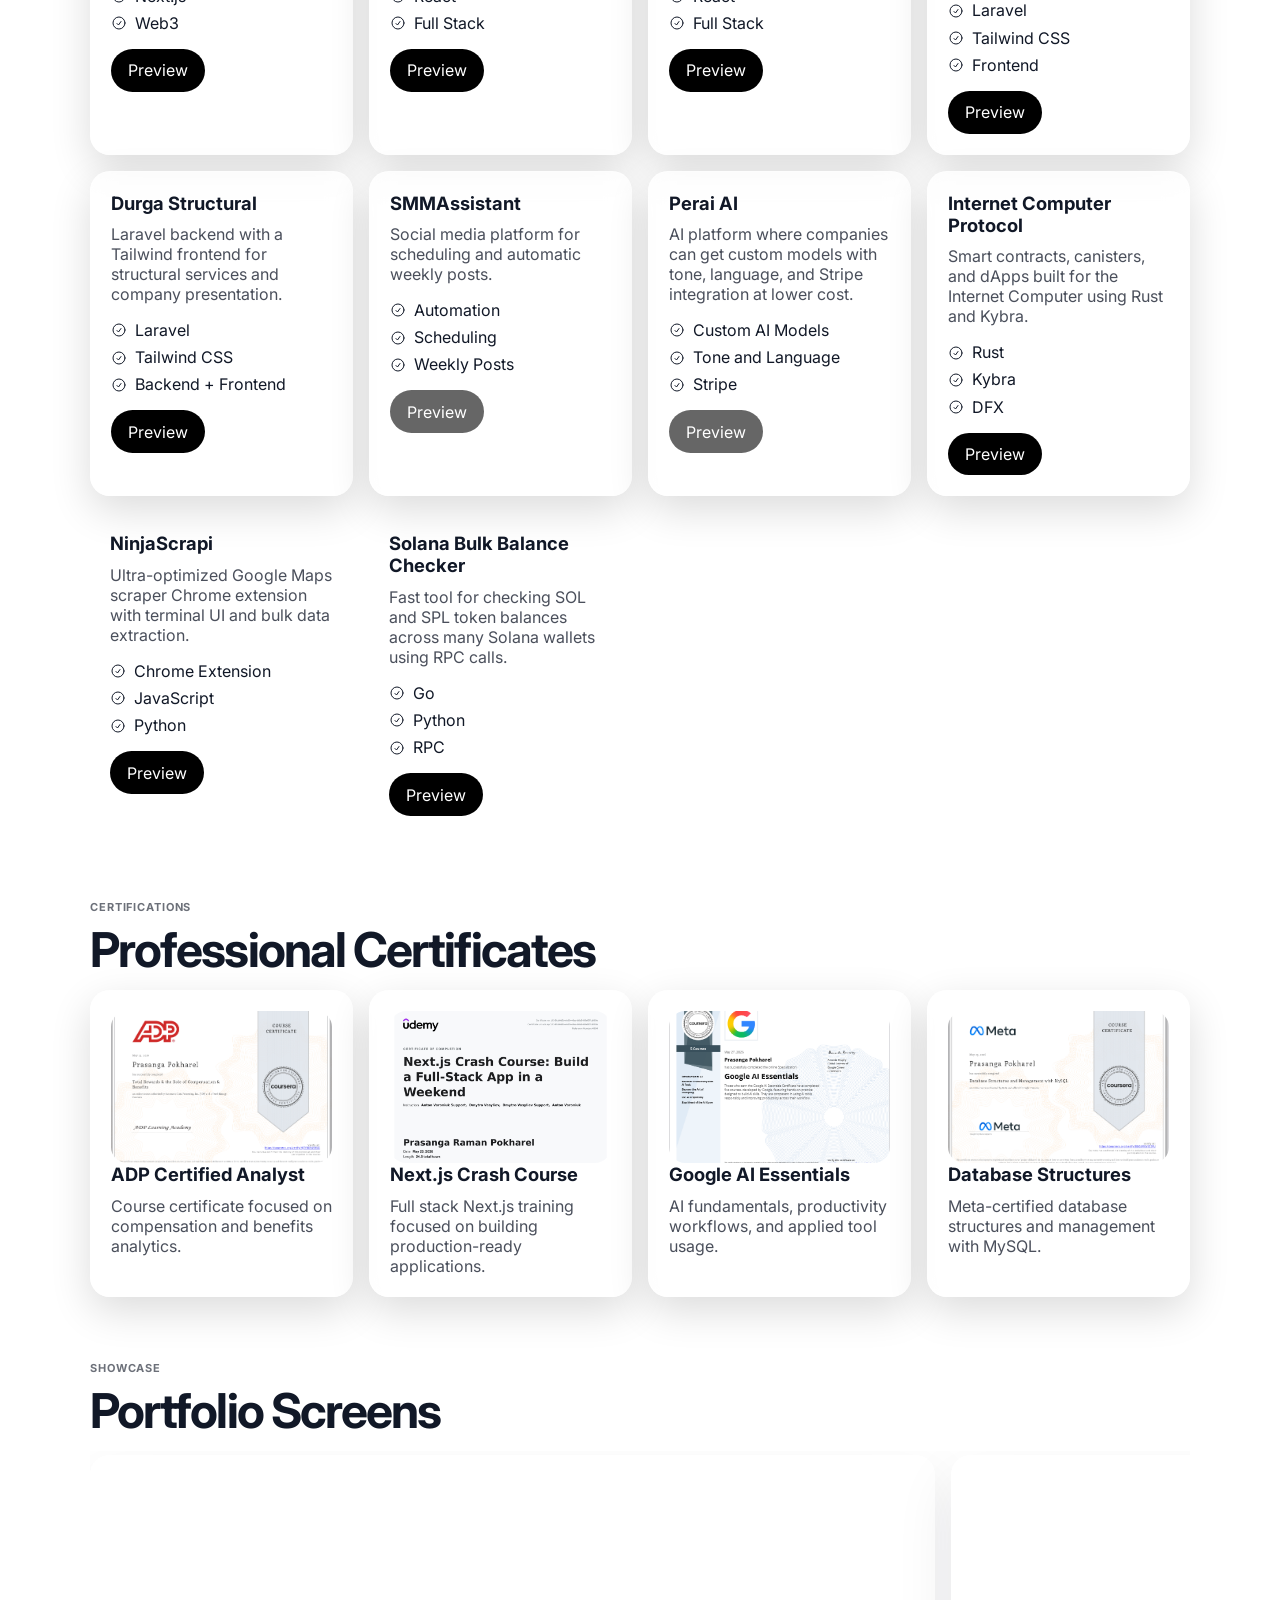
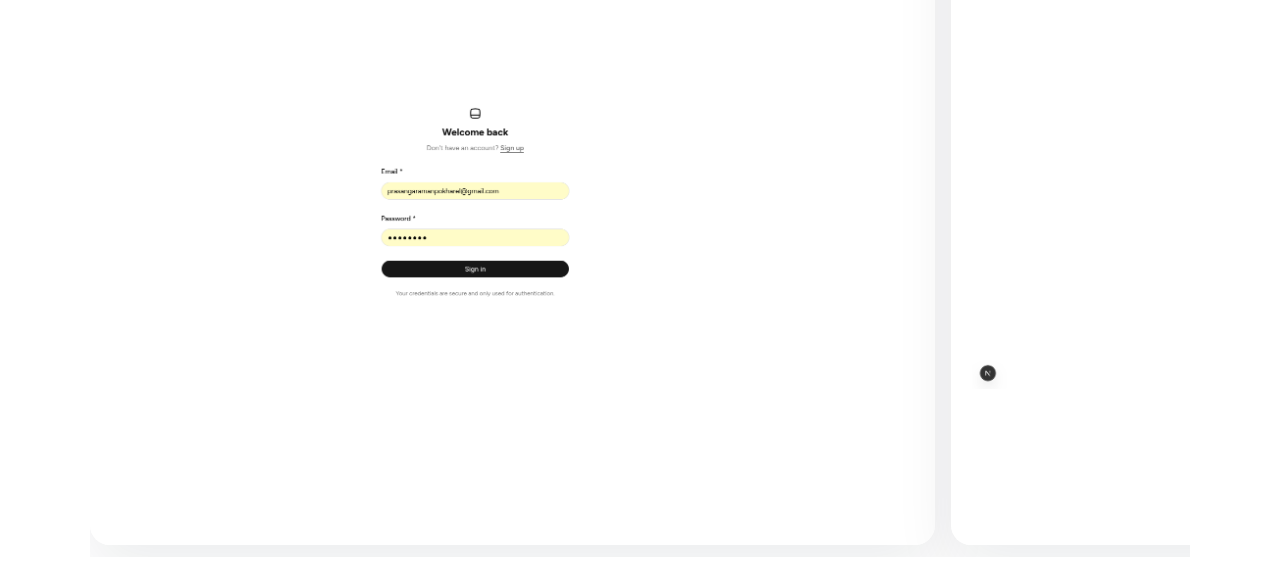
==== commit 8b8698d7: "fix: use descriptive hero tags" ====
--- a/index.html
+++ b/index.html
@@ -35,10 +35,10 @@
             <p class="lead">I build high-performance software with a focus on clarity, speed, and maintainable architecture.</p>
             <p class="supporting">My experience spans AI architecture, blockchain infrastructure, Go systems, Next.js interfaces, and RAG-driven applications.</p>
             <div class="hero-tags">
-              <span>Go</span>
-              <span>NextJs</span>
-              <span>Rag</span>
-              <span>AI</span>
+              <span>clean</span>
+              <span>minimal</span>
+              <span>camelCase</span>
+              <span>scalable</span>
             </div>
           </div>
           <div class="hero-side">
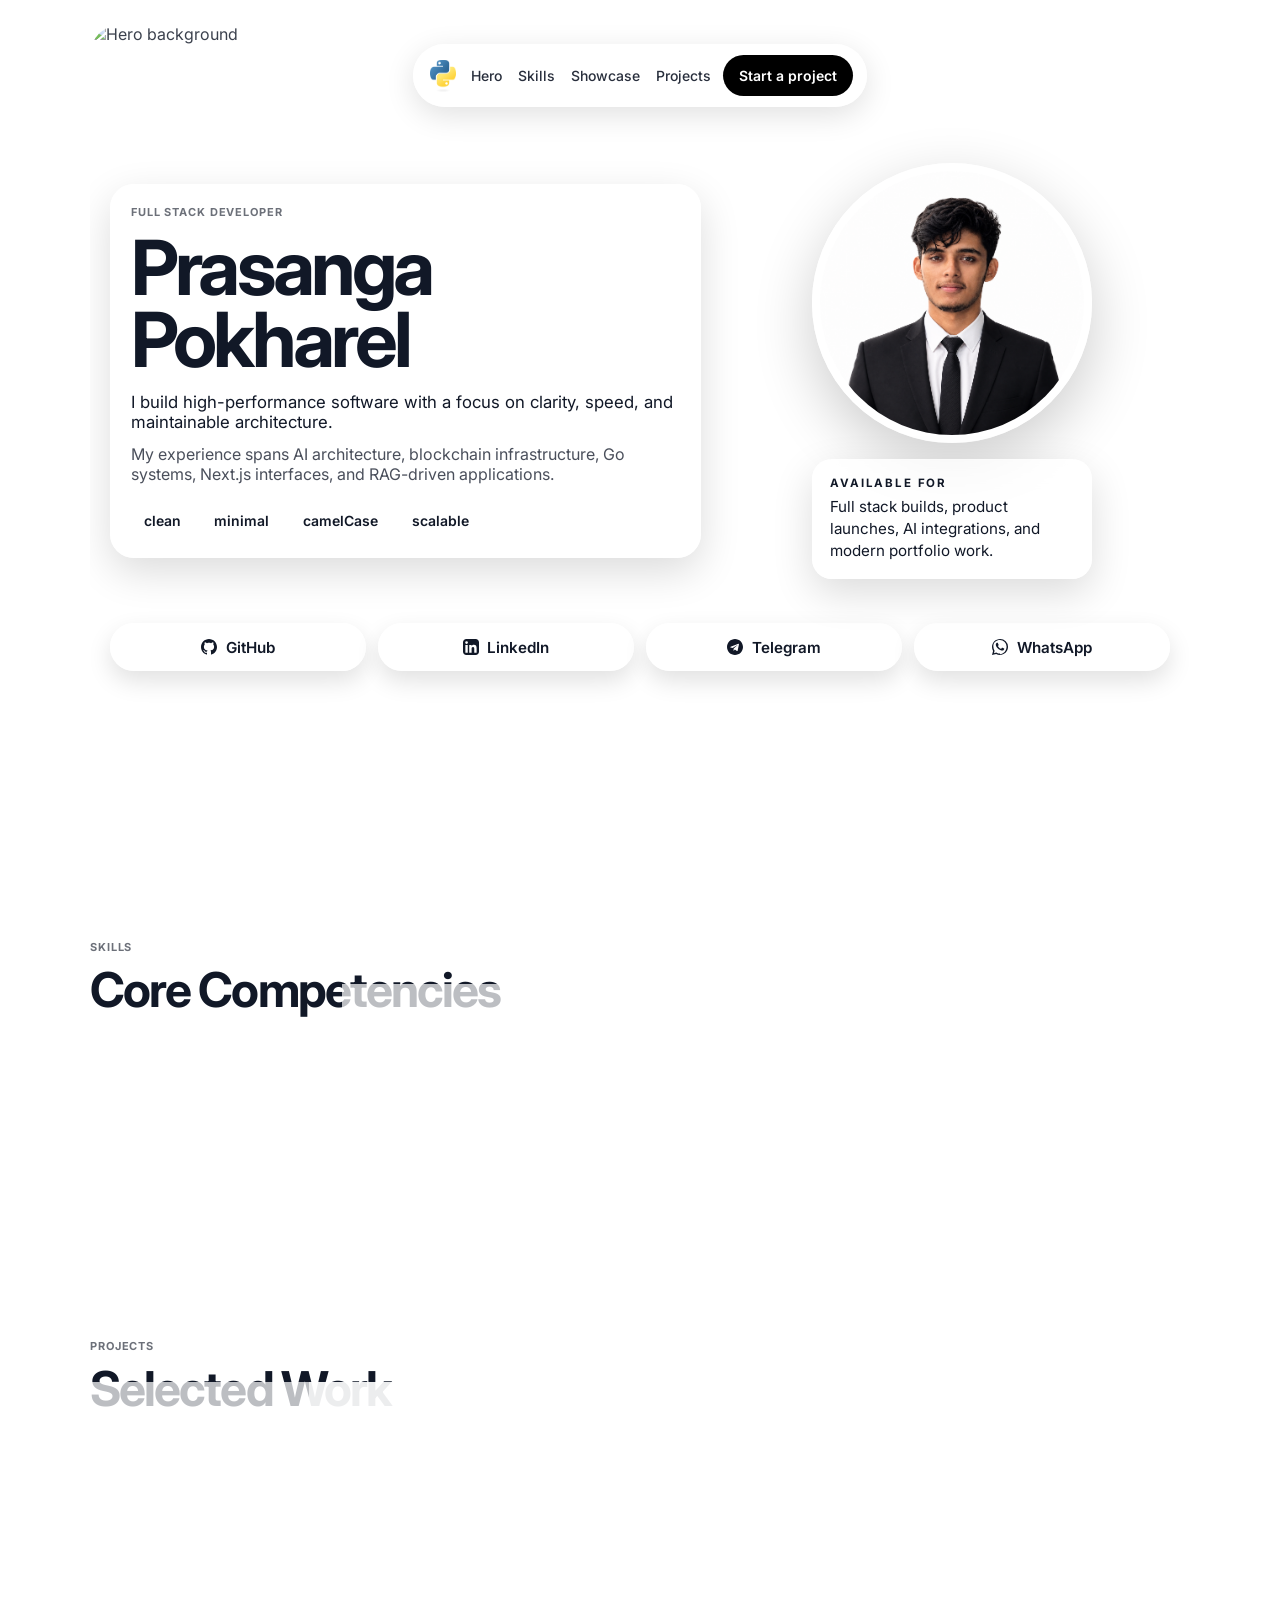
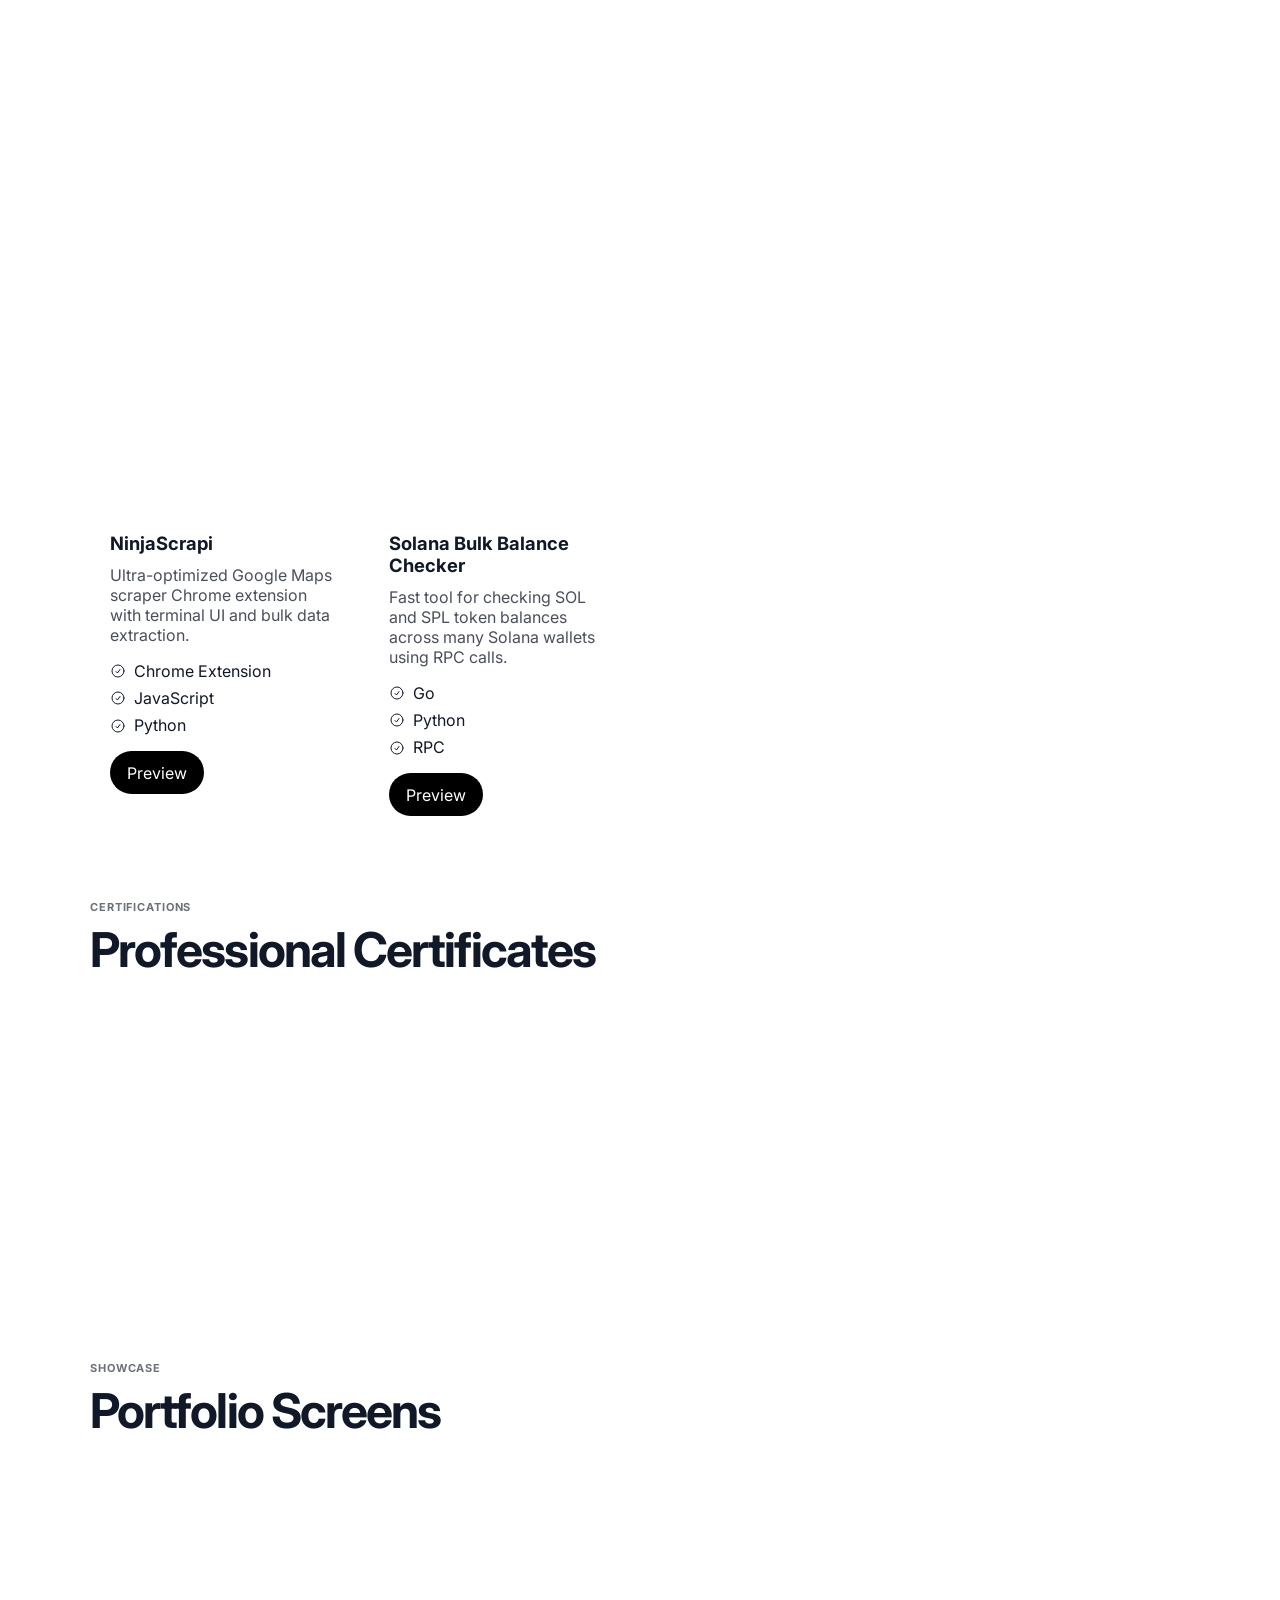
==== commit f42740f4: "new" ====
--- a/index.html
+++ b/index.html
@@ -43,7 +43,7 @@
           </div>
           <div class="hero-side">
             <div class="hero-avatar-wrap">
-              <img class="hero-avatar" src="pp.png" alt="Prasanga Pokharel profile photo">
+              <img class="hero-avatar" src="telegram.png" alt="Prasanga Pokharel profile photo">
             </div>
             <div class="hero-note glass-card">
               <p class="hero-note-title">Available for</p>
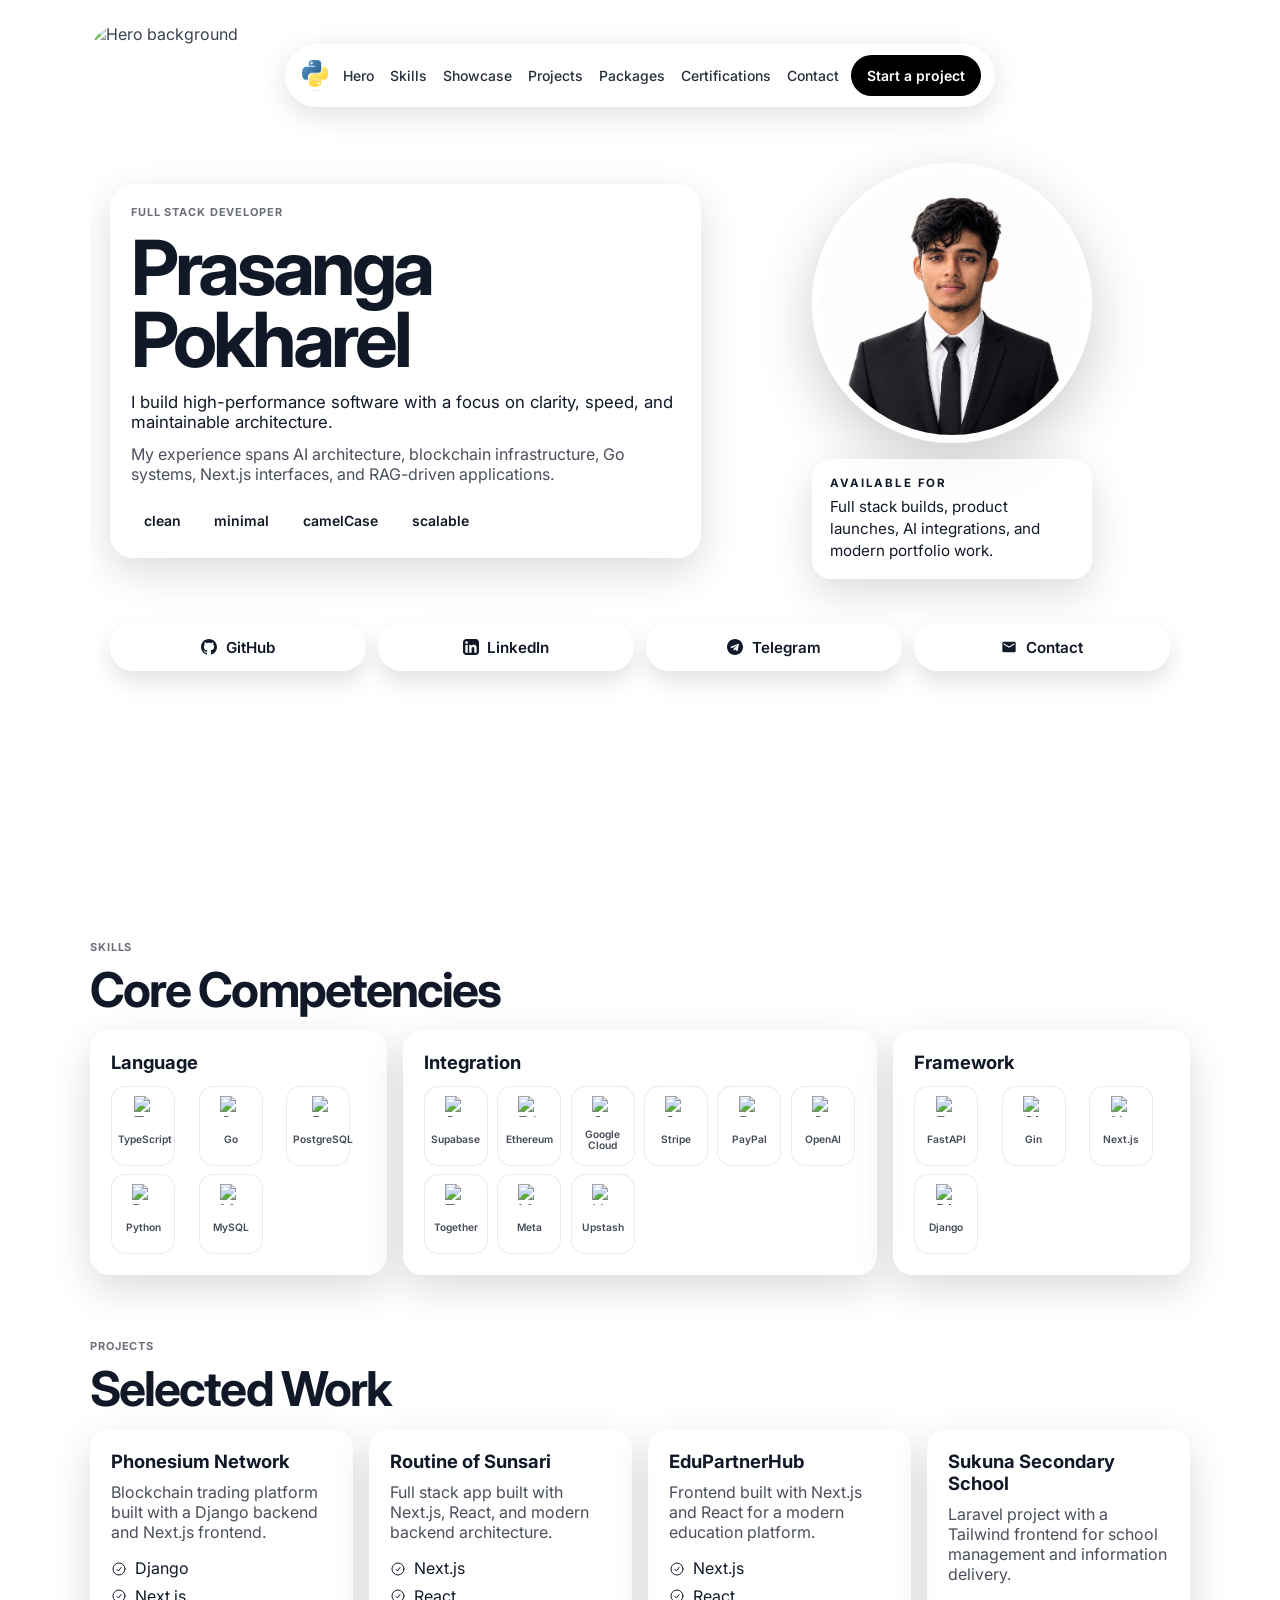
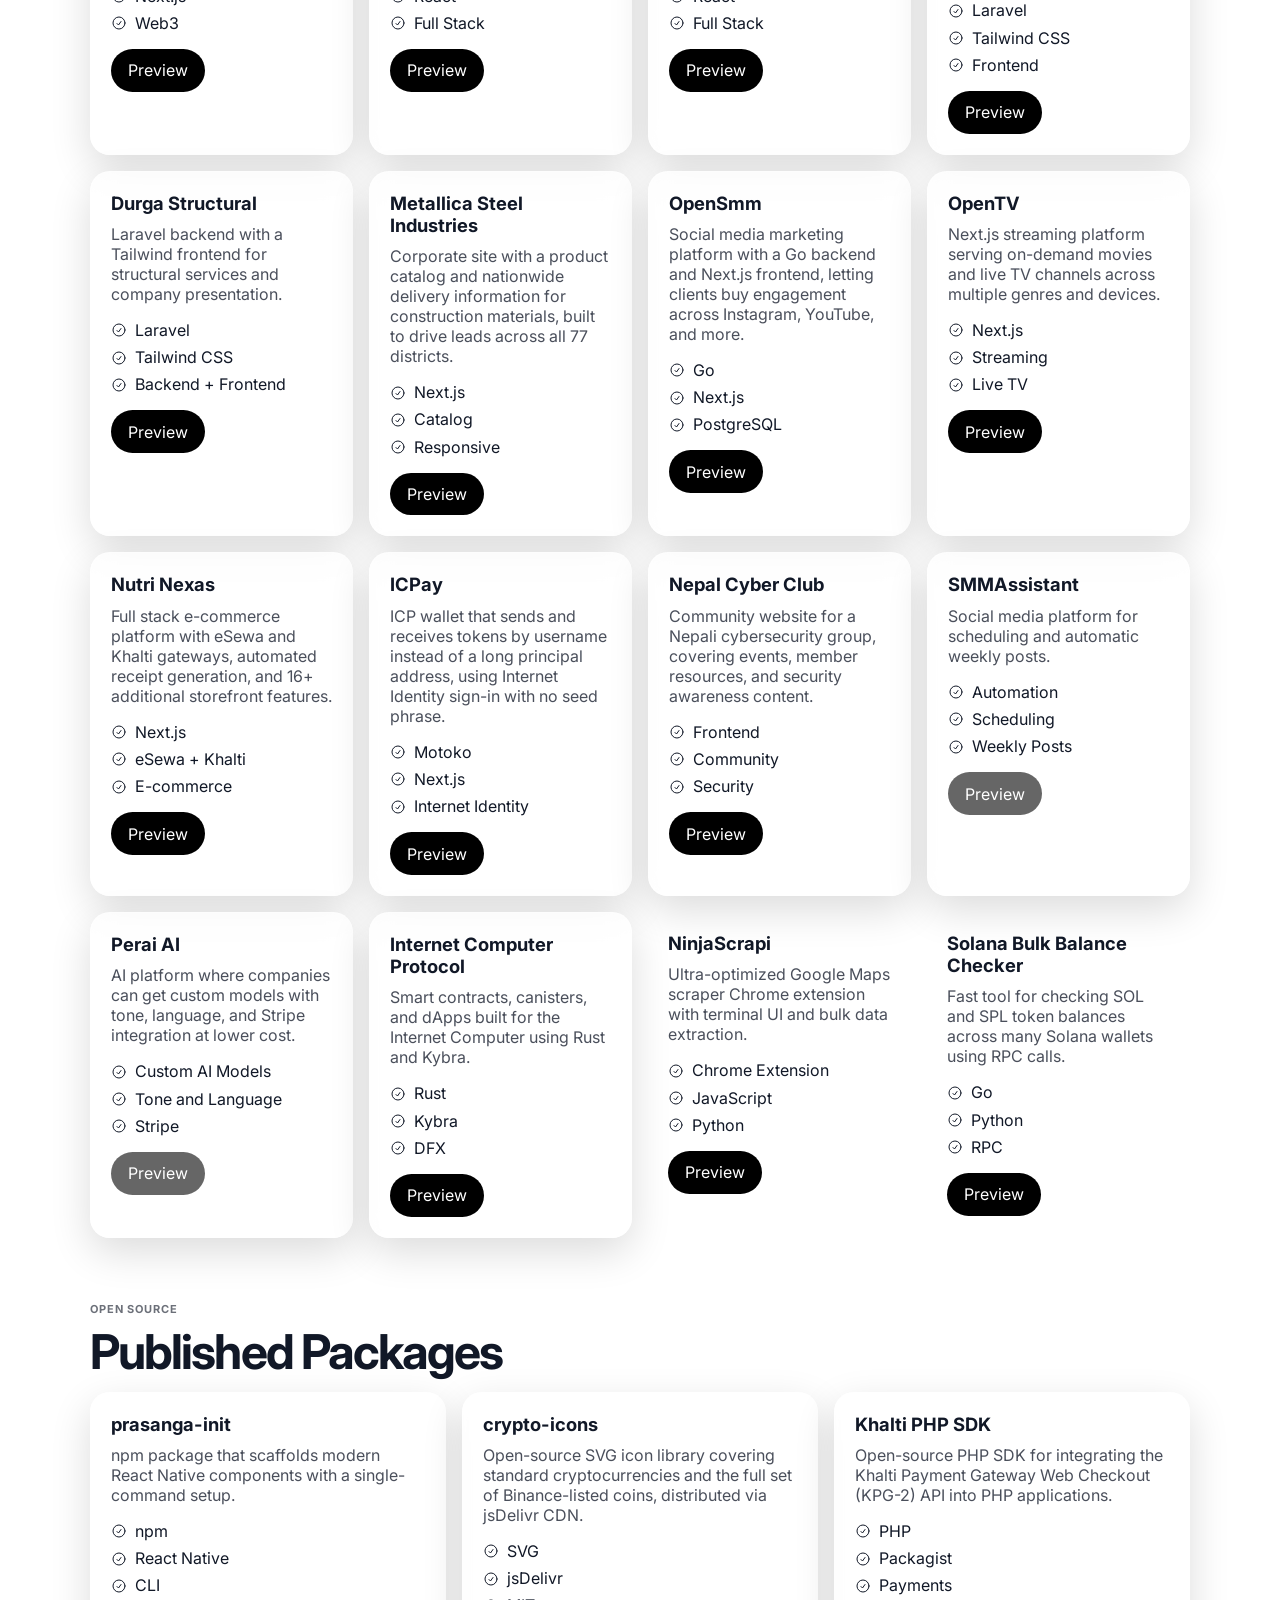
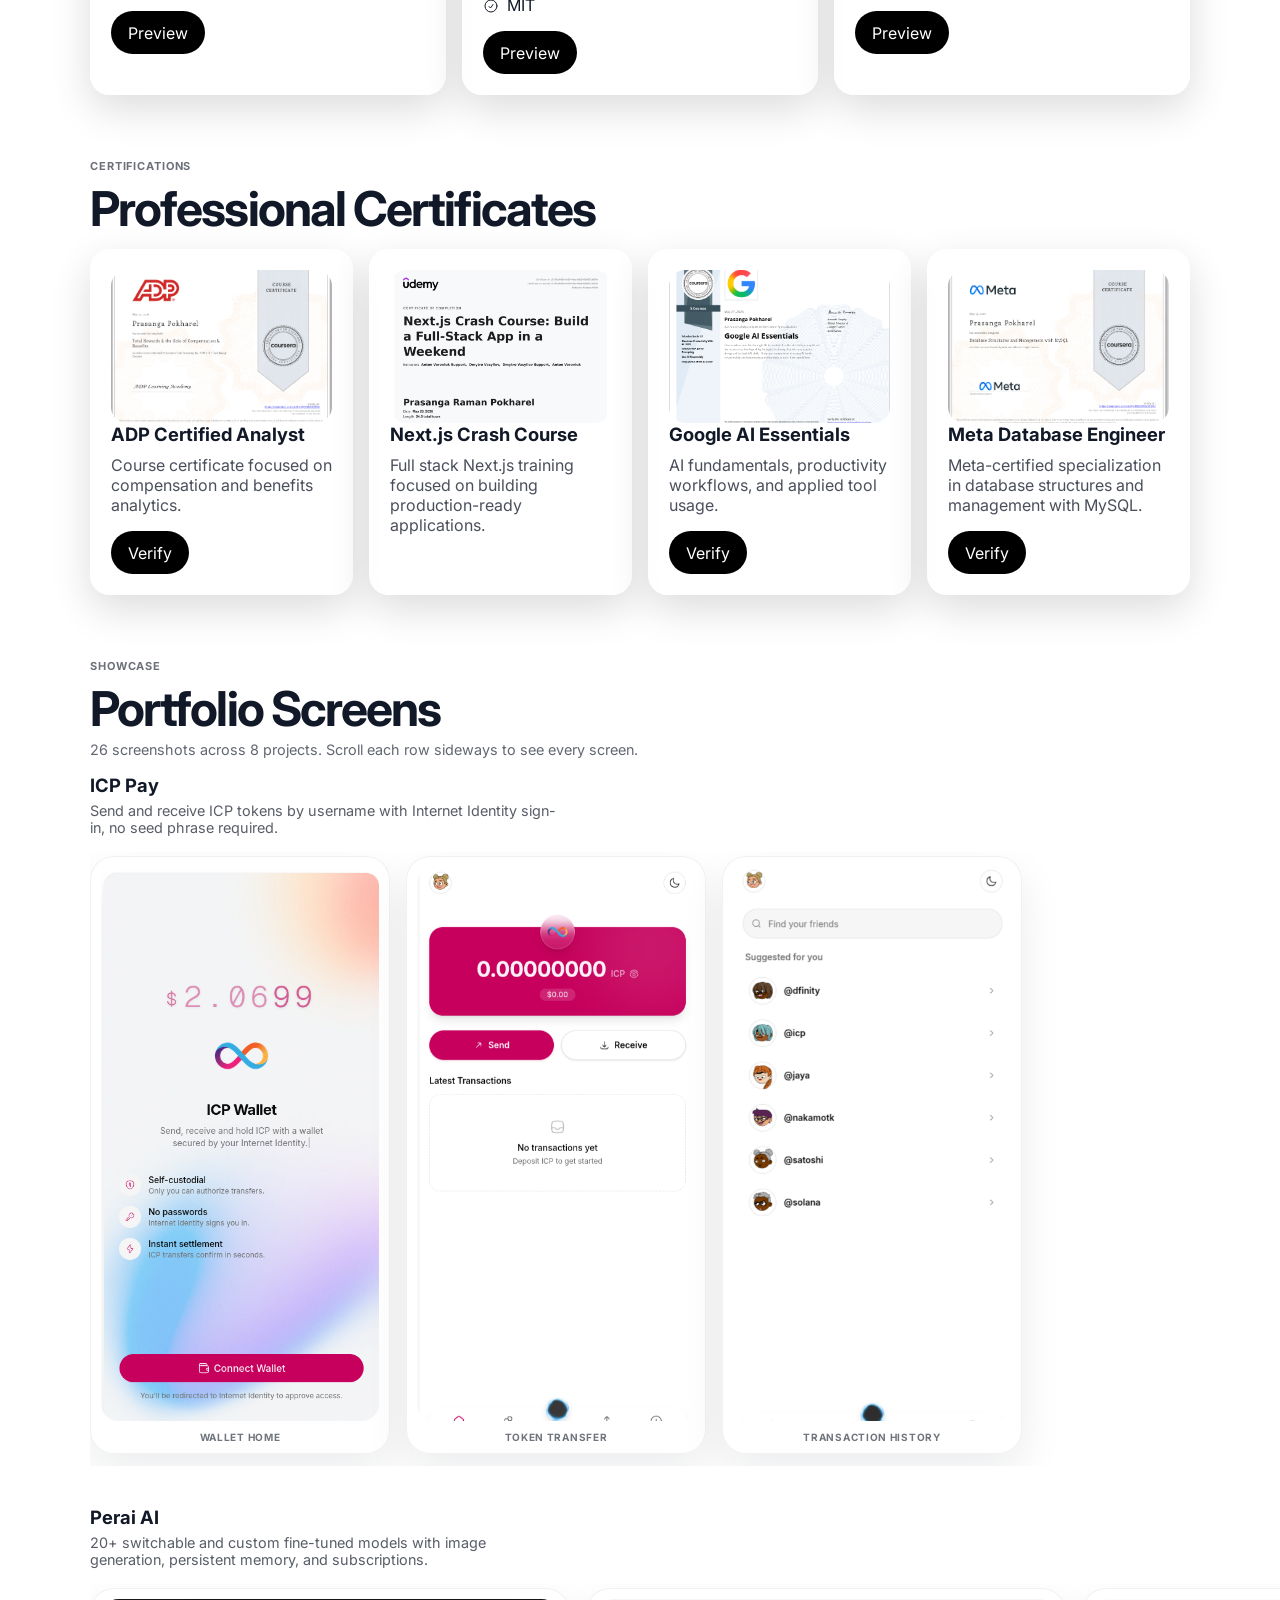
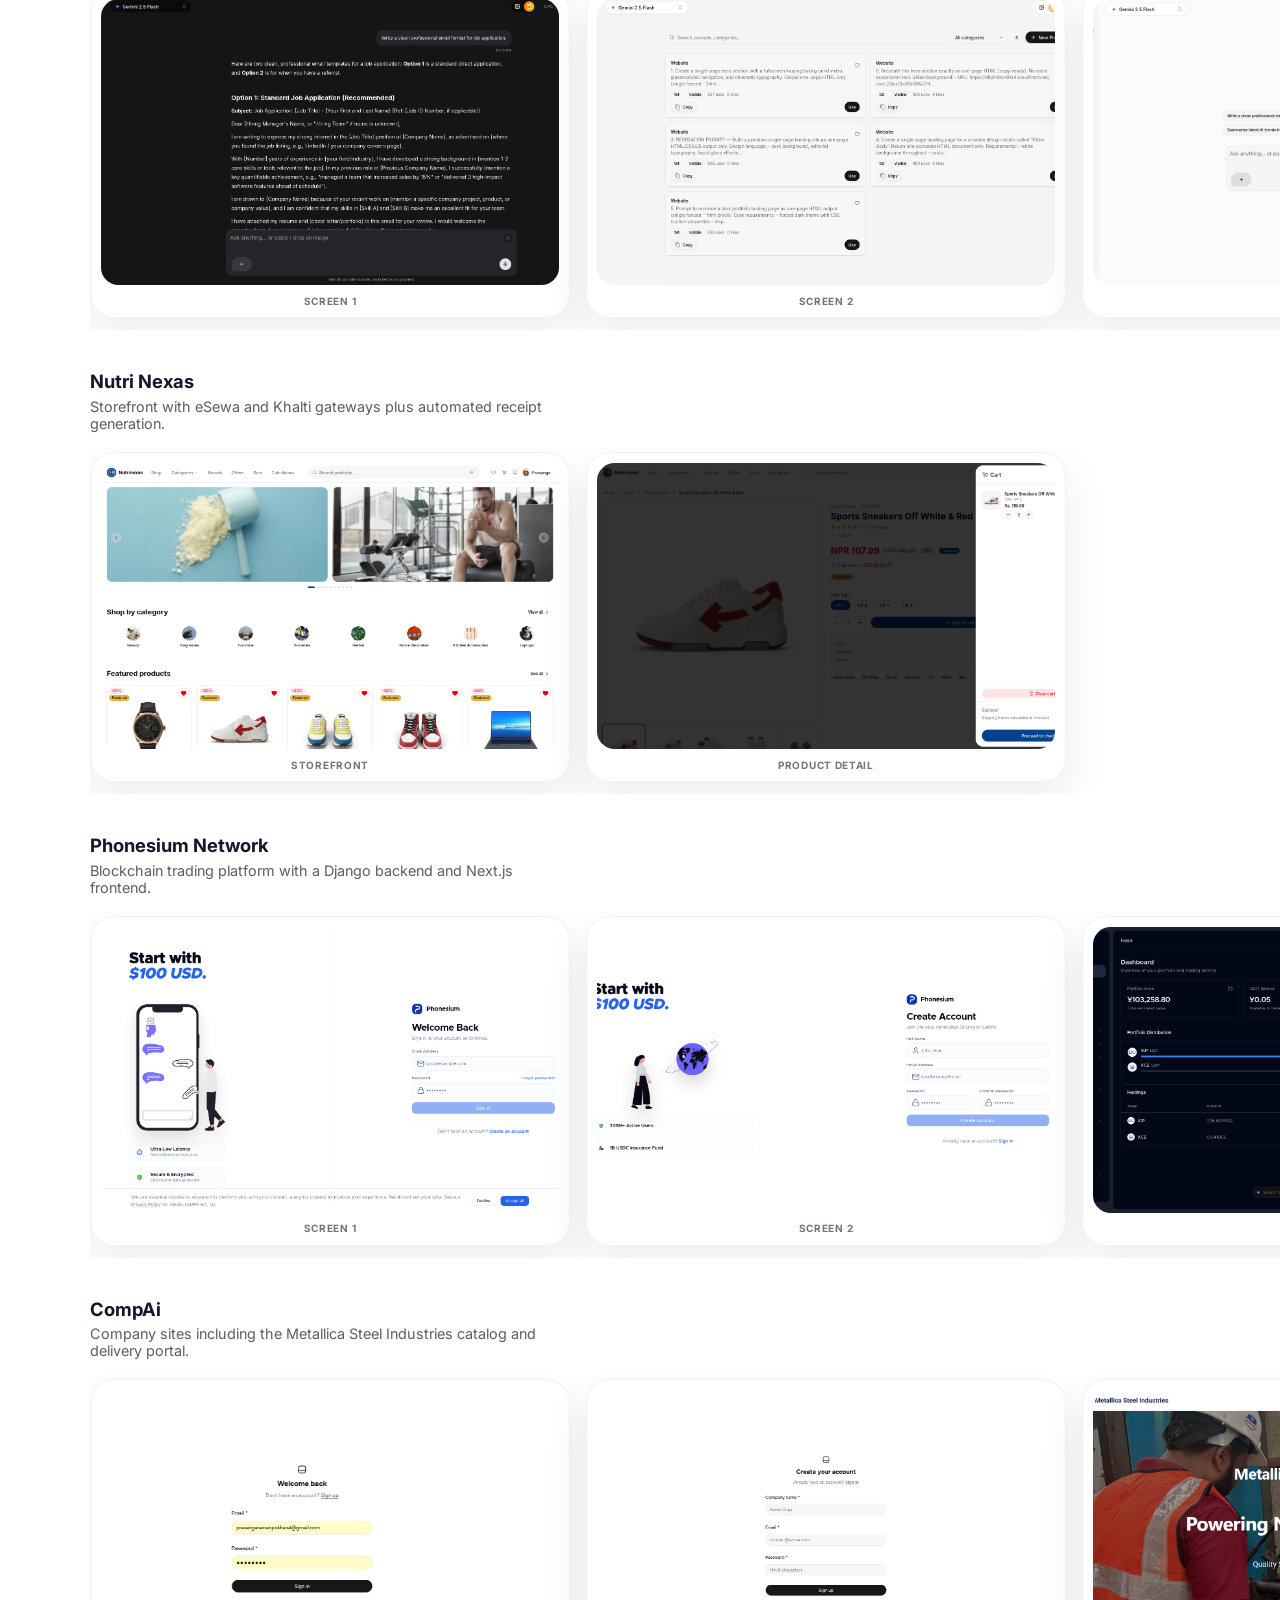
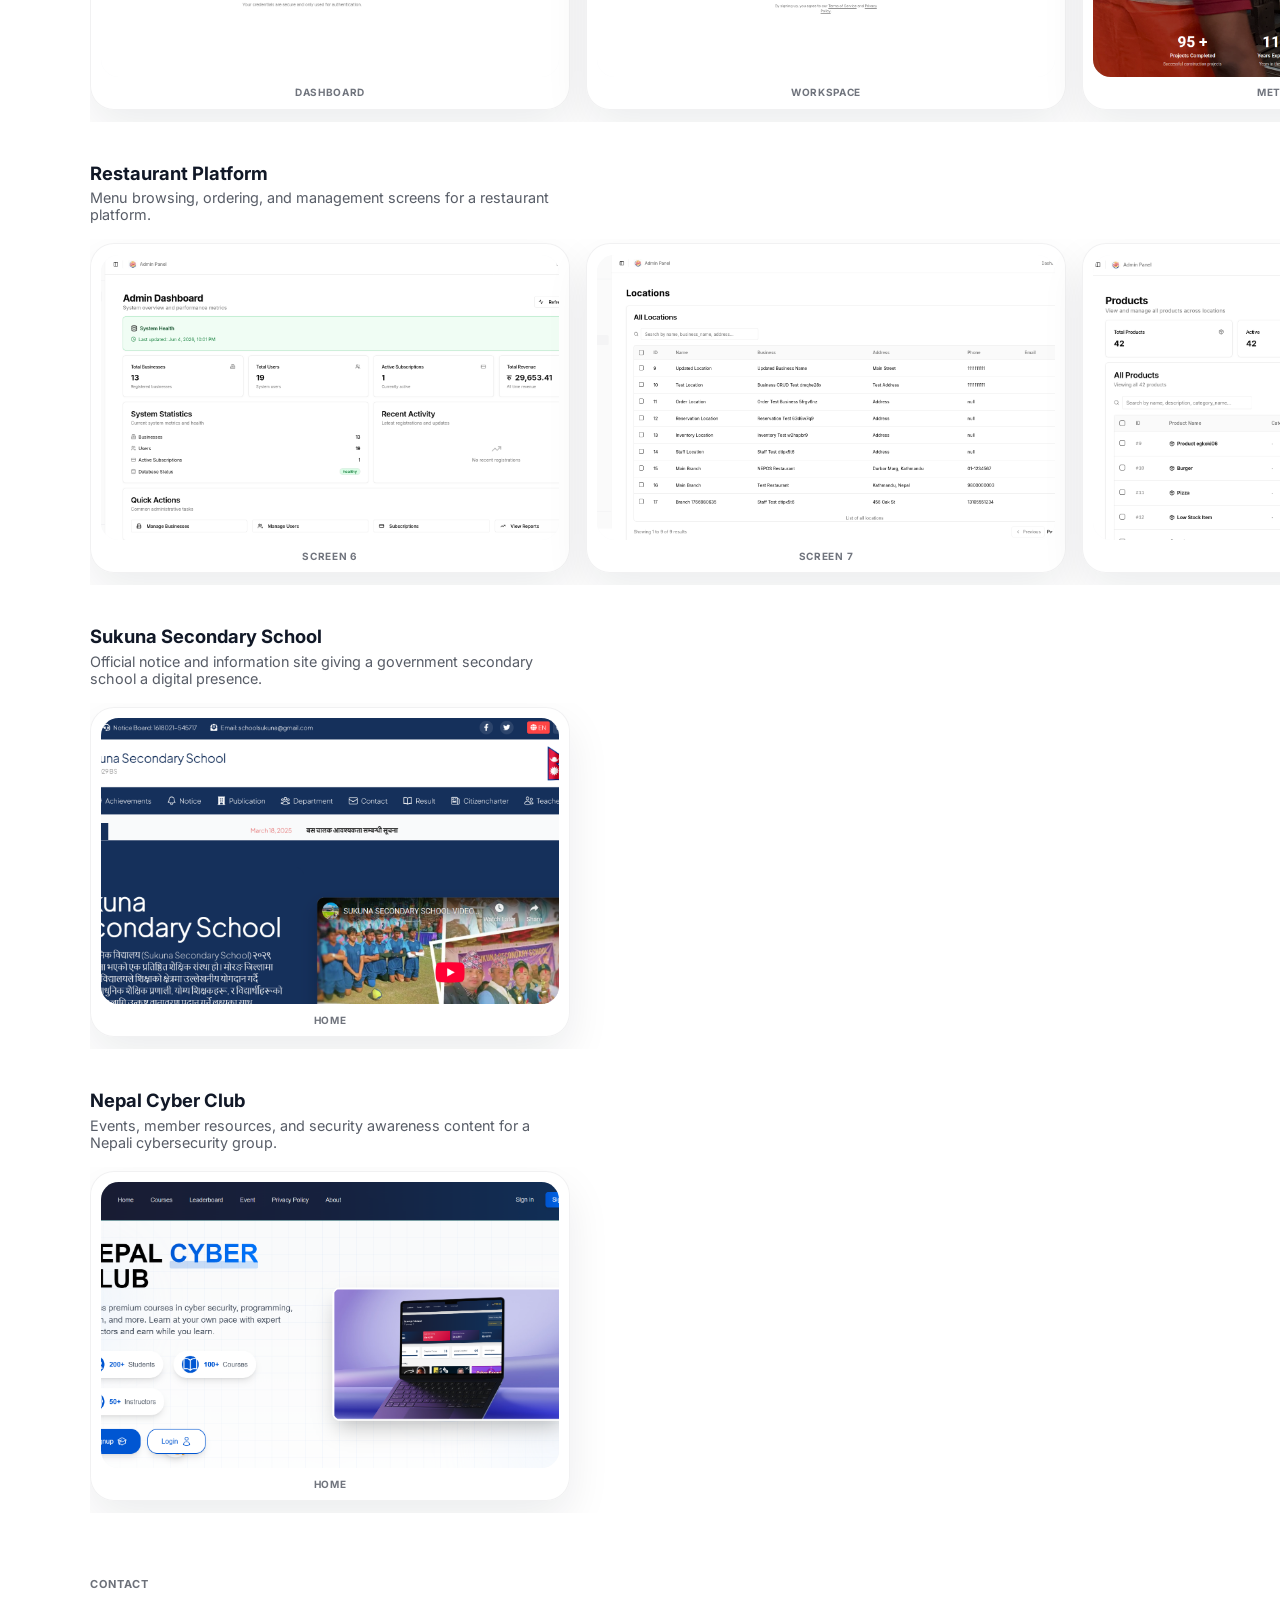
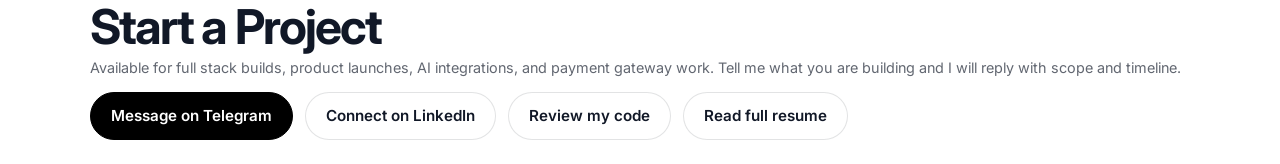
==== commit d690536c: "feat: rebuild showcase by project, expand work from resume, harden SEO Group showcase screenshots pe" ====
--- a/index.html
+++ b/index.html
@@ -3,10 +3,61 @@
 <head>
   <meta charset="UTF-8">
   <meta name="viewport" content="width=device-width, initial-scale=1.0">
-  <meta name="description" content="Prasanga Pokharel - Full Stack Developer specializing in Python, Next.js, FastAPI, Django, AI, and blockchain development.">
+  <meta name="description" content="Prasanga Raman Pokharel - Full Stack Developer building scalable backends and real-time apps with Go, Next.js, FastAPI, WebSocket, SSE, AI, and Internet Computer blockchain.">
   <meta name="author" content="Prasanga Pokharel">
-  <title>Prasanga Pokharel | Full Stack Developer</title>
+  <title>Hire Prasanga Pokharel | Full Stack Developer (Go, Next.js, AI, Blockchain)</title>
+  <link rel="canonical" href="https://www.prasangapokharel.com.np/">
+  <link rel="icon" href="favicon/favicon.ico" sizes="any">
+  <link rel="icon" type="image/png" sizes="32x32" href="favicon/favicon-32x32.png">
+  <link rel="icon" type="image/png" sizes="16x16" href="favicon/favicon-16x16.png">
+  <link rel="apple-touch-icon" href="favicon/apple-touch-icon.png">
+  <link rel="manifest" href="favicon/site.webmanifest">
+  <meta name="robots" content="index, follow, max-image-preview:large">
+  <meta name="keywords" content="hire full stack developer, Go developer, Next.js developer, AI developer, blockchain developer, ICP Motoko developer, freelance developer Nepal">
+
+  <meta property="og:type" content="profile">
+  <meta property="og:site_name" content="Prasanga Pokharel">
+  <meta property="og:url" content="https://www.prasangapokharel.com.np/">
+  <meta property="og:title" content="Hire Prasanga Pokharel | Full Stack Developer (Go, Next.js, AI, Blockchain)">
+  <meta property="og:description" content="Freelance full stack developer building scalable Go backends, Next.js frontends, real-time systems, and AI and blockchain products. Available for new client projects.">
+  <meta property="og:image" content="https://www.prasangapokharel.com.np/profile.jpg">
+  <meta property="og:image:alt" content="Prasanga Pokharel, full stack developer">
+
+  <meta name="twitter:card" content="summary_large_image">
+  <meta name="twitter:title" content="Hire Prasanga Pokharel | Full Stack Developer">
+  <meta name="twitter:description" content="Go, Next.js, AI, and blockchain development. Available for new client projects.">
+  <meta name="twitter:image" content="https://www.prasangapokharel.com.np/profile.jpg">
+
   <link rel="stylesheet" href="css/index.css">
+  <script type="application/ld+json">
+  {
+    "@context": "https://schema.org",
+    "@type": "ProfilePage",
+    "url": "https://www.prasangapokharel.com.np/",
+    "mainEntity": {
+      "@type": "Person",
+      "name": "Prasanga Raman Pokharel",
+      "jobTitle": "Full Stack Software Developer",
+      "url": "https://www.prasangapokharel.com.np/",
+      "image": "https://www.prasangapokharel.com.np/profile.jpg",
+      "address": {
+        "@type": "PostalAddress",
+        "addressLocality": "Inaruwa",
+        "addressRegion": "Sunsari",
+        "addressCountry": "NP"
+      },
+      "knowsAbout": ["Go", "Next.js", "TypeScript", "Python", "Rust", "PostgreSQL", "Redis", "REST APIs", "WebSocket", "Server-Sent Events", "RAG", "LLM Orchestration", "Internet Computer", "Motoko", "Smart Contracts"],
+      "alumniOf": {
+        "@type": "CollegeOrUniversity",
+        "name": "Itahari Namuna College"
+      },
+      "sameAs": [
+        "https://github.com/prasangapokharel",
+        "https://www.linkedin.com/in/prasanga-raman-pokharel-4286ba391/"
+      ]
+    }
+  }
+  </script>
 </head>
 <body>
   <main class="page-root">
@@ -24,8 +75,11 @@
             <a href="#skills">Skills</a>
             <a href="#showcase">Showcase</a>
             <a href="#projects">Projects</a>
-          </div>
-          <a class="nav-cta" href="#projects">Start a project</a>
+            <a href="#packages">Packages</a>
+            <a href="#certifications">Certifications</a>
+            <a href="#contact">Contact</a>
+          </div>
+          <a class="nav-cta" href="#contact">Start a project</a>
         </nav>
 
         <div class="hero-layout">
@@ -65,9 +119,9 @@
             <svg xmlns="http://www.w3.org/2000/svg" viewBox="0 0 24 24" fill="currentColor" aria-hidden="true"><path d="M12 0C5.373 0 0 5.373 0 12s5.373 12 12 12 12-5.373 12-12S18.627 0 12 0zm5.894 8.221l-1.97 9.28c-.145.658-.537.818-1.084.508l-3-2.21-1.446 1.394c-.14.18-.357.295-.6.295l.213-3.054 5.56-5.022c.24-.213-.054-.334-.373-.121l-6.869 4.326-2.96-.924c-.64-.203-.654-.64.135-.954l11.566-4.458c.538-.196 1.006.128.832.941z"/></svg>
             Telegram
           </a>
-          <a class="hero-btn" href="https://api.whatsapp.com/send/?phone=9779765470926&text=I+want+to+hire+you&type=phone_number&app_absent=0" target="_blank" rel="noopener noreferrer">
-            <svg xmlns="http://www.w3.org/2000/svg" viewBox="0 0 24 24" fill="currentColor" aria-hidden="true"><path d="M20.52 3.482A11.8 11.8 0 0 0 12.01 0C5.383 0 .007 5.376.007 12.004c0 2.11.553 4.16 1.602 5.974L0 24l6.174-1.58a11.95 11.95 0 0 0 5.832 1.49h.005c6.627 0 12.003-5.376 12.003-12.004a11.9 11.9 0 0 0-3.494-8.424zm-8.51 18.42h-.004a9.9 9.9 0 0 1-5.04-1.378l-.362-.214-3.66.936.977-3.565-.236-.367a9.94 9.94 0 0 1-1.519-5.288C1.166 6.025 5.63 1.561 12.01 1.561a9.8 9.8 0 0 1 6.966 2.884 9.77 9.77 0 0 1 2.87 6.959c0 6.38-4.464 11.497-9.836 11.497zm5.71-7.79c-.31-.155-1.834-.905-2.12-1.008-.286-.103-.494-.155-.703.155-.208.31-.806 1.008-.988 1.216-.182.207-.364.233-.674.078-.31-.155-1.31-.482-2.497-1.538-.923-.822-1.546-1.838-1.728-2.148-.182-.31-.019-.477.136-.632.14-.139.31-.363.466-.544.155-.18.208-.31.311-.517.104-.208.052-.389-.026-.544-.078-.155-.703-1.69-.964-2.314-.254-.608-.514-.526-.703-.536l-.598-.01c-.208 0-.544.078-.83.389-.285.31-1.09 1.064-1.09 2.598 0 1.533 1.116 3.015 1.27 3.222.155.207 2.188 3.163 5.303 4.438.742.32 1.32.512 1.772.656.746.237 1.425.204 1.962.13.598-.084 1.834-.754 2.093-1.481.26-.727.26-1.35.182-1.48-.078-.129-.285-.207-.598-.362z"/></svg>
-            WhatsApp
+          <a class="hero-btn" href="#contact">
+            <svg xmlns="http://www.w3.org/2000/svg" viewBox="0 0 24 24" fill="currentColor" aria-hidden="true"><path d="M20 4H4a2 2 0 0 0-2 2v12a2 2 0 0 0 2 2h16a2 2 0 0 0 2-2V6a2 2 0 0 0-2-2zm0 4.236-8 4.882-8-4.882V6.4l8 4.882L20 6.4v1.836z"/></svg>
+            Contact
           </a>
         </div>
       </div>
@@ -172,6 +226,66 @@
           <div class="project-actions"><a class="preview-btn" href="https://durgastructural.com.np/" target="_blank" rel="noopener noreferrer">Preview</a></div>
         </article>
         <article class="card project-card glass-card">
+          <h3>Metallica Steel Industries</h3>
+          <p>Corporate site with a product catalog and nationwide delivery information for construction materials, built to drive leads across all 77 districts.</p>
+          <ul>
+            <li>Next.js</li>
+            <li>Catalog</li>
+            <li>Responsive</li>
+          </ul>
+          <div class="project-actions"><a class="preview-btn" href="https://metallicasteel.com.np/" target="_blank" rel="noopener noreferrer">Preview</a></div>
+        </article>
+        <article class="card project-card glass-card">
+          <h3>OpenSmm</h3>
+          <p>Social media marketing platform with a Go backend and Next.js frontend, letting clients buy engagement across Instagram, YouTube, and more.</p>
+          <ul>
+            <li>Go</li>
+            <li>Next.js</li>
+            <li>PostgreSQL</li>
+          </ul>
+          <div class="project-actions"><a class="preview-btn" href="https://cheapestsmm.space" target="_blank" rel="noopener noreferrer">Preview</a></div>
+        </article>
+        <article class="card project-card glass-card">
+          <h3>OpenTV</h3>
+          <p>Next.js streaming platform serving on-demand movies and live TV channels across multiple genres and devices.</p>
+          <ul>
+            <li>Next.js</li>
+            <li>Streaming</li>
+            <li>Live TV</li>
+          </ul>
+          <div class="project-actions"><a class="preview-btn" href="https://opentv.today" target="_blank" rel="noopener noreferrer">Preview</a></div>
+        </article>
+        <article class="card project-card glass-card">
+          <h3>Nutri Nexas</h3>
+          <p>Full stack e-commerce platform with eSewa and Khalti gateways, automated receipt generation, and 16+ additional storefront features.</p>
+          <ul>
+            <li>Next.js</li>
+            <li>eSewa + Khalti</li>
+            <li>E-commerce</li>
+          </ul>
+          <div class="project-actions"><a class="preview-btn" href="https://nutrinexas-next.vercel.app/" target="_blank" rel="noopener noreferrer">Preview</a></div>
+        </article>
+        <article class="card project-card glass-card">
+          <h3>ICPay</h3>
+          <p>ICP wallet that sends and receives tokens by username instead of a long principal address, using Internet Identity sign-in with no seed phrase.</p>
+          <ul>
+            <li>Motoko</li>
+            <li>Next.js</li>
+            <li>Internet Identity</li>
+          </ul>
+          <div class="project-actions"><a class="preview-btn" href="https://ic-pay.vercel.app/" target="_blank" rel="noopener noreferrer">Preview</a></div>
+        </article>
+        <article class="card project-card glass-card">
+          <h3>Nepal Cyber Club</h3>
+          <p>Community website for a Nepali cybersecurity group, covering events, member resources, and security awareness content.</p>
+          <ul>
+            <li>Frontend</li>
+            <li>Community</li>
+            <li>Security</li>
+          </ul>
+          <div class="project-actions"><a class="preview-btn" href="https://www.nepalcyberclub.com" target="_blank" rel="noopener noreferrer">Preview</a></div>
+        </article>
+        <article class="card project-card glass-card">
           <h3>SMMAssistant</h3>
           <p>Social media platform for scheduling and automatic weekly posts.</p>
           <ul>
@@ -220,6 +334,45 @@
             <li>RPC</li>
           </ul>
           <div class="project-actions"><a class="preview-btn" href="https://github.com/prasangapokharel/Solana-Bulk-Balance-Checker" target="_blank" rel="noopener noreferrer">Preview</a></div>
+        </article>
+      </div>
+    </section>
+
+    <section class="content-section" id="packages">
+      <div class="section-head">
+        <div class="eyebrow">Open Source</div>
+        <h2>Published Packages</h2>
+      </div>
+      <div class="grid projects-grid">
+        <article class="card project-card glass-card">
+          <h3>prasanga-init</h3>
+          <p>npm package that scaffolds modern React Native components with a single-command setup.</p>
+          <ul>
+            <li>npm</li>
+            <li>React Native</li>
+            <li>CLI</li>
+          </ul>
+          <div class="project-actions"><a class="preview-btn" href="https://www.npmjs.com/package/prasanga-init" target="_blank" rel="noopener noreferrer">Preview</a></div>
+        </article>
+        <article class="card project-card glass-card">
+          <h3>crypto-icons</h3>
+          <p>Open-source SVG icon library covering standard cryptocurrencies and the full set of Binance-listed coins, distributed via jsDelivr CDN.</p>
+          <ul>
+            <li>SVG</li>
+            <li>jsDelivr</li>
+            <li>MIT</li>
+          </ul>
+          <div class="project-actions"><a class="preview-btn" href="https://github.com/prasangapokharel/crypto-icons" target="_blank" rel="noopener noreferrer">Preview</a></div>
+        </article>
+        <article class="card project-card glass-card">
+          <h3>Khalti PHP SDK</h3>
+          <p>Open-source PHP SDK for integrating the Khalti Payment Gateway Web Checkout (KPG-2) API into PHP applications.</p>
+          <ul>
+            <li>PHP</li>
+            <li>Packagist</li>
+            <li>Payments</li>
+          </ul>
+          <div class="project-actions"><a class="preview-btn" href="https://packagist.org/packages/prasangapokharel/khalti-php-sdk" target="_blank" rel="noopener noreferrer">Preview</a></div>
         </article>
       </div>
     </section>
@@ -236,6 +389,7 @@
           </figure>
           <h3>ADP Certified Analyst</h3>
           <p>Course certificate focused on compensation and benefits analytics.</p>
+          <div class="project-actions"><a class="preview-btn" href="https://www.coursera.org/account/accomplishments/verify/HJTYNEV4YW4S" target="_blank" rel="noopener noreferrer">Verify</a></div>
         </article>
         <article class="card cert-card glass-card">
           <figure>
@@ -250,13 +404,15 @@
           </figure>
           <h3>Google AI Essentials</h3>
           <p>AI fundamentals, productivity workflows, and applied tool usage.</p>
+          <div class="project-actions"><a class="preview-btn" href="https://www.coursera.org/account/accomplishments/specialization/E8UFBK3FZ4TX" target="_blank" rel="noopener noreferrer">Verify</a></div>
         </article>
         <article class="card cert-card glass-card">
           <figure>
             <img src="certification/MetaCertifedDatabaseEngineer.png" alt="Meta database engineer certificate">
           </figure>
-          <h3>Database Structures</h3>
-          <p>Meta-certified database structures and management with MySQL.</p>
+          <h3>Meta Database Engineer</h3>
+          <p>Meta-certified specialization in database structures and management with MySQL.</p>
+          <div class="project-actions"><a class="preview-btn" href="https://www.coursera.org/account/accomplishments/specialization/T7U86NRLPRL3" target="_blank" rel="noopener noreferrer">Verify</a></div>
         </article>
       </div>
     </section>
@@ -265,46 +421,186 @@
       <div class="section-head">
         <div class="eyebrow">Showcase</div>
         <h2>Portfolio Screens</h2>
-      </div>
-      <div class="showcase-slider" tabindex="0" aria-label="Portfolio screenshots" aria-roledescription="carousel">
-        <article class="showcase-slide card glass-card"><img src="showcase/CompAi/1.png" alt="CompAi screenshot 1" loading="lazy" decoding="async"></article>
-        <article class="showcase-slide card glass-card"><img src="showcase/CompAi/2.png" alt="CompAi screenshot 2" loading="lazy" decoding="async"></article>
-        <article class="showcase-slide card glass-card"><img src="showcase/perai/1.png" alt="Perai screenshot 1" loading="lazy" decoding="async"></article>
-        <article class="showcase-slide card glass-card"><img src="showcase/perai/2.png" alt="Perai screenshot 2" loading="lazy" decoding="async"></article>
-        <article class="showcase-slide card glass-card"><img src="showcase/perai/3.png" alt="Perai screenshot 3" loading="lazy" decoding="async"></article>
-        <article class="showcase-slide card glass-card"><img src="showcase/perai/4.png" alt="Perai screenshot 4" loading="lazy" decoding="async"></article>
-        <article class="showcase-slide card glass-card"><img src="showcase/perai/5.png" alt="Perai screenshot 5" loading="lazy" decoding="async"></article>
-        <article class="showcase-slide card glass-card"><img src="showcase/perai/6.png" alt="Perai screenshot 6" loading="lazy" decoding="async"></article>
-        <article class="showcase-slide card glass-card"><img src="showcase/perai/7.png" alt="Perai screenshot 7" loading="lazy" decoding="async"></article>
-        <article class="showcase-slide card glass-card"><img src="showcase/perai/8.png" alt="Perai screenshot 8" loading="lazy" decoding="async"></article>
-        <article class="showcase-slide card glass-card"><img src="showcase/Resturant/6.png" alt="Restaurant screenshot 1" loading="lazy" decoding="async"></article>
-        <article class="showcase-slide card glass-card"><img src="showcase/Resturant/7.png" alt="Restaurant screenshot 2" loading="lazy" decoding="async"></article>
-        <article class="showcase-slide card glass-card"><img src="showcase/Resturant/8.png" alt="Restaurant screenshot 3" loading="lazy" decoding="async"></article>
-        <article class="showcase-slide card glass-card"><img src="showcase/Phonesium/1.png" alt="Phonesium screenshot 1" loading="lazy" decoding="async"></article>
-        <article class="showcase-slide card glass-card"><img src="showcase/Phonesium/2.png" alt="Phonesium screenshot 2" loading="lazy" decoding="async"></article>
-        <article class="showcase-slide card glass-card"><img src="showcase/Phonesium/3.png" alt="Phonesium screenshot 3" loading="lazy" decoding="async"></article>
-        <article class="showcase-slide card glass-card"><img src="showcase/Phonesium/4.png" alt="Phonesium screenshot 4" loading="lazy" decoding="async"></article>
-        <article class="showcase-slide card glass-card"><img src="showcase/Phonesium/5.png" alt="Phonesium screenshot 5" loading="lazy" decoding="async"></article>
+        <p class="section-intro">26 screenshots across 8 projects. Scroll each row sideways to see every screen.</p>
+      </div>
+      <div class="showcase-groups">
+        <article class="showcase-group">
+          <header class="showcase-group-head">
+            <div>
+              <h3>ICP Pay</h3>
+              <p>Send and receive ICP tokens by username with Internet Identity sign-in, no seed phrase required.</p>
+            </div>
+            <div class="showcase-group-meta">
+              <span class="showcase-chip">Motoko + Next.js</span>
+              <span class="showcase-count">3 screens</span>
+              <a class="showcase-link" href="https://ic-pay.vercel.app/" target="_blank" rel="noopener noreferrer">Visit</a>
+            </div>
+          </header>
+          <div class="showcase-track showcase-track--portrait" tabindex="0" role="group" aria-label="ICP Pay screenshots">
+            <figure class="showcase-shot"><img src="showcase/icppay/image.png" alt="ICP Pay wallet home" loading="lazy" decoding="async"><figcaption>wallet home</figcaption></figure>
+            <figure class="showcase-shot"><img src="showcase/icppay/image%20copy.png" alt="ICP Pay token transfer" loading="lazy" decoding="async"><figcaption>token transfer</figcaption></figure>
+            <figure class="showcase-shot"><img src="showcase/icppay/image%20copy%202.png" alt="ICP Pay transaction history" loading="lazy" decoding="async"><figcaption>transaction history</figcaption></figure>
+          </div>
+        </article>
+        <article class="showcase-group">
+          <header class="showcase-group-head">
+            <div>
+              <h3>Perai AI</h3>
+              <p>20+ switchable and custom fine-tuned models with image generation, persistent memory, and subscriptions.</p>
+            </div>
+            <div class="showcase-group-meta">
+              <span class="showcase-chip">AI fine-tuning platform</span>
+              <span class="showcase-count">8 screens</span>
+            </div>
+          </header>
+          <div class="showcase-track" tabindex="0" role="group" aria-label="Perai AI screenshots">
+            <figure class="showcase-shot"><img src="showcase/perai/1.png" alt="Perai AI screen 1" loading="lazy" decoding="async"><figcaption>screen 1</figcaption></figure>
+            <figure class="showcase-shot"><img src="showcase/perai/2.png" alt="Perai AI screen 2" loading="lazy" decoding="async"><figcaption>screen 2</figcaption></figure>
+            <figure class="showcase-shot"><img src="showcase/perai/3.png" alt="Perai AI screen 3" loading="lazy" decoding="async"><figcaption>screen 3</figcaption></figure>
+            <figure class="showcase-shot"><img src="showcase/perai/4.png" alt="Perai AI screen 4" loading="lazy" decoding="async"><figcaption>screen 4</figcaption></figure>
+            <figure class="showcase-shot"><img src="showcase/perai/5.png" alt="Perai AI screen 5" loading="lazy" decoding="async"><figcaption>screen 5</figcaption></figure>
+            <figure class="showcase-shot"><img src="showcase/perai/6.png" alt="Perai AI screen 6" loading="lazy" decoding="async"><figcaption>screen 6</figcaption></figure>
+            <figure class="showcase-shot"><img src="showcase/perai/7.png" alt="Perai AI screen 7" loading="lazy" decoding="async"><figcaption>screen 7</figcaption></figure>
+            <figure class="showcase-shot"><img src="showcase/perai/8.png" alt="Perai AI screen 8" loading="lazy" decoding="async"><figcaption>screen 8</figcaption></figure>
+          </div>
+        </article>
+        <article class="showcase-group">
+          <header class="showcase-group-head">
+            <div>
+              <h3>Nutri Nexas</h3>
+              <p>Storefront with eSewa and Khalti gateways plus automated receipt generation.</p>
+            </div>
+            <div class="showcase-group-meta">
+              <span class="showcase-chip">Next.js e-commerce</span>
+              <span class="showcase-count">2 screens</span>
+              <a class="showcase-link" href="https://nutrinexas-next.vercel.app/" target="_blank" rel="noopener noreferrer">Visit</a>
+            </div>
+          </header>
+          <div class="showcase-track" tabindex="0" role="group" aria-label="Nutri Nexas screenshots">
+            <figure class="showcase-shot"><img src="showcase/nutrinexas/image.png" alt="Nutri Nexas storefront" loading="lazy" decoding="async"><figcaption>storefront</figcaption></figure>
+            <figure class="showcase-shot"><img src="showcase/nutrinexas/image%20copy.png" alt="Nutri Nexas product detail" loading="lazy" decoding="async"><figcaption>product detail</figcaption></figure>
+          </div>
+        </article>
+        <article class="showcase-group">
+          <header class="showcase-group-head">
+            <div>
+              <h3>Phonesium Network</h3>
+              <p>Blockchain trading platform with a Django backend and Next.js frontend.</p>
+            </div>
+            <div class="showcase-group-meta">
+              <span class="showcase-chip">Django + Next.js</span>
+              <span class="showcase-count">5 screens</span>
+              <a class="showcase-link" href="https://phonesium.com" target="_blank" rel="noopener noreferrer">Visit</a>
+            </div>
+          </header>
+          <div class="showcase-track" tabindex="0" role="group" aria-label="Phonesium Network screenshots">
+            <figure class="showcase-shot"><img src="showcase/Phonesium/1.png" alt="Phonesium Network screen 1" loading="lazy" decoding="async"><figcaption>screen 1</figcaption></figure>
+            <figure class="showcase-shot"><img src="showcase/Phonesium/2.png" alt="Phonesium Network screen 2" loading="lazy" decoding="async"><figcaption>screen 2</figcaption></figure>
+            <figure class="showcase-shot"><img src="showcase/Phonesium/3.png" alt="Phonesium Network screen 3" loading="lazy" decoding="async"><figcaption>screen 3</figcaption></figure>
+            <figure class="showcase-shot"><img src="showcase/Phonesium/4.png" alt="Phonesium Network screen 4" loading="lazy" decoding="async"><figcaption>screen 4</figcaption></figure>
+            <figure class="showcase-shot"><img src="showcase/Phonesium/5.png" alt="Phonesium Network screen 5" loading="lazy" decoding="async"><figcaption>screen 5</figcaption></figure>
+          </div>
+        </article>
+        <article class="showcase-group">
+          <header class="showcase-group-head">
+            <div>
+              <h3>CompAi</h3>
+              <p>Company sites including the Metallica Steel Industries catalog and delivery portal.</p>
+            </div>
+            <div class="showcase-group-meta">
+              <span class="showcase-chip">Corporate web builds</span>
+              <span class="showcase-count">3 screens</span>
+              <a class="showcase-link" href="https://metallicasteel.com.np/" target="_blank" rel="noopener noreferrer">Visit</a>
+            </div>
+          </header>
+          <div class="showcase-track" tabindex="0" role="group" aria-label="CompAi screenshots">
+            <figure class="showcase-shot"><img src="showcase/CompAi/1.png" alt="CompAi dashboard" loading="lazy" decoding="async"><figcaption>dashboard</figcaption></figure>
+            <figure class="showcase-shot"><img src="showcase/CompAi/2.png" alt="CompAi workspace" loading="lazy" decoding="async"><figcaption>workspace</figcaption></figure>
+            <figure class="showcase-shot"><img src="showcase/CompAi/metallica/1.png" alt="CompAi Metallica Steel site" loading="lazy" decoding="async"><figcaption>Metallica Steel site</figcaption></figure>
+          </div>
+        </article>
+        <article class="showcase-group">
+          <header class="showcase-group-head">
+            <div>
+              <h3>Restaurant Platform</h3>
+              <p>Menu browsing, ordering, and management screens for a restaurant platform.</p>
+            </div>
+            <div class="showcase-group-meta">
+              <span class="showcase-chip">Ordering system</span>
+              <span class="showcase-count">3 screens</span>
+            </div>
+          </header>
+          <div class="showcase-track" tabindex="0" role="group" aria-label="Restaurant Platform screenshots">
+            <figure class="showcase-shot"><img src="showcase/Resturant/6.png" alt="Restaurant Platform screen 6" loading="lazy" decoding="async"><figcaption>screen 6</figcaption></figure>
+            <figure class="showcase-shot"><img src="showcase/Resturant/7.png" alt="Restaurant Platform screen 7" loading="lazy" decoding="async"><figcaption>screen 7</figcaption></figure>
+            <figure class="showcase-shot"><img src="showcase/Resturant/8.png" alt="Restaurant Platform screen 8" loading="lazy" decoding="async"><figcaption>screen 8</figcaption></figure>
+          </div>
+        </article>
+        <article class="showcase-group">
+          <header class="showcase-group-head">
+            <div>
+              <h3>Sukuna Secondary School</h3>
+              <p>Official notice and information site giving a government secondary school a digital presence.</p>
+            </div>
+            <div class="showcase-group-meta">
+              <span class="showcase-chip">Laravel + Tailwind</span>
+              <span class="showcase-count">1 screen</span>
+              <a class="showcase-link" href="https://sukunaschool.edu.np/" target="_blank" rel="noopener noreferrer">Visit</a>
+            </div>
+          </header>
+          <div class="showcase-track" tabindex="0" role="group" aria-label="Sukuna Secondary School screenshots">
+            <figure class="showcase-shot"><img src="showcase/sukuna/1.png" alt="Sukuna Secondary School home" loading="lazy" decoding="async"><figcaption>home</figcaption></figure>
+          </div>
+        </article>
+        <article class="showcase-group">
+          <header class="showcase-group-head">
+            <div>
+              <h3>Nepal Cyber Club</h3>
+              <p>Events, member resources, and security awareness content for a Nepali cybersecurity group.</p>
+            </div>
+            <div class="showcase-group-meta">
+              <span class="showcase-chip">Community site</span>
+              <span class="showcase-count">1 screen</span>
+              <a class="showcase-link" href="https://www.nepalcyberclub.com" target="_blank" rel="noopener noreferrer">Visit</a>
+            </div>
+          </header>
+          <div class="showcase-track" tabindex="0" role="group" aria-label="Nepal Cyber Club screenshots">
+            <figure class="showcase-shot"><img src="showcase/nepalcyberclub/Nepal%20Cyber%20CLub.png" alt="Nepal Cyber Club home" loading="lazy" decoding="async"><figcaption>home</figcaption></figure>
+          </div>
+        </article>
+      </div>
+    </section>
+
+    <section class="content-section" id="contact">
+      <div class="section-head">
+        <div class="eyebrow">Contact</div>
+        <h2>Start a Project</h2>
+        <p class="section-intro">Available for full stack builds, product launches, AI integrations, and payment gateway work. Tell me what you are building and I will reply with scope and timeline.</p>
+      </div>
+      <div class="contact-actions">
+        <a class="contact-btn contact-btn--primary" href="https://t.me/webdeveloperEN" target="_blank" rel="noopener noreferrer">Message on Telegram</a>
+        <a class="contact-btn" href="https://www.linkedin.com/in/prasanga-raman-pokharel-4286ba391/" target="_blank" rel="noopener noreferrer">Connect on LinkedIn</a>
+        <a class="contact-btn" href="https://github.com/prasangapokharel" target="_blank" rel="noopener noreferrer">Review my code</a>
+        <a class="contact-btn" href="resume.html">Read full resume</a>
       </div>
     </section>
   </main>
   <script>
     (() => {
-      const slider = document.querySelector('.showcase-slider');
-      if (!slider) return;
-
-      const step = () => Math.max(slider.clientWidth * 0.9, 360);
-
-      slider.addEventListener('keydown', (event) => {
-        if (event.key === 'ArrowRight') {
-          event.preventDefault();
-          slider.scrollBy({ left: step(), behavior: 'smooth' });
-        }
-
-        if (event.key === 'ArrowLeft') {
-          event.preventDefault();
-          slider.scrollBy({ left: -step(), behavior: 'smooth' });
-        }
+      document.querySelectorAll('.showcase-track').forEach((track) => {
+        const step = () => Math.max(track.clientWidth * 0.85, 320);
+
+        track.addEventListener('keydown', (event) => {
+          if (event.key === 'ArrowRight') {
+            event.preventDefault();
+            track.scrollBy({ left: step(), behavior: 'smooth' });
+          }
+
+          if (event.key === 'ArrowLeft') {
+            event.preventDefault();
+            track.scrollBy({ left: -step(), behavior: 'smooth' });
+          }
+        });
       });
     })();
   </script>
--- a/css/index.css
+++ b/css/index.css
@@ -356,41 +356,162 @@
   color: rgba(17, 24, 39, 0.78);
 }
 
-.showcase-slider {
+.contact-actions {
+  display: flex;
+  flex-wrap: wrap;
+  gap: 0.75rem;
+}
+
+.contact-btn {
+  display: inline-flex;
+  align-items: center;
+  justify-content: center;
+  min-height: 3rem;
+  padding: 0.75rem 1.25rem;
+  border-radius: 999px;
+  border: 1px solid rgba(17, 24, 39, 0.12);
+  background: rgba(255, 255, 255, 0.9);
+  font-size: 0.95rem;
+  font-weight: 600;
+}
+
+.contact-btn:hover {
+  background: #fff;
+  border-color: rgba(17, 24, 39, 0.3);
+}
+
+.contact-btn--primary {
+  background: #000;
+  color: #fff;
+  border-color: #000;
+}
+
+.contact-btn--primary:hover {
+  background: #1f2937;
+  color: #fff;
+}
+
+.section-intro {
+  margin-top: 0.5rem;
+  color: rgba(17, 24, 39, 0.66);
+  font-size: 0.9rem;
+}
+
+.showcase-groups {
+  display: grid;
+  gap: 2.5rem;
+}
+
+.showcase-group-head {
+  display: flex;
+  flex-wrap: wrap;
+  align-items: flex-start;
+  justify-content: space-between;
+  gap: 0.75rem;
+  margin-bottom: 1rem;
+}
+
+.showcase-group-head h3 {
+  margin: 0;
+}
+
+.showcase-group-head p {
+  margin: 0.35rem 0 0;
+  max-width: 52ch;
+  color: rgba(17, 24, 39, 0.7);
+  font-size: 0.9rem;
+}
+
+.showcase-group-meta {
+  display: flex;
+  flex-wrap: wrap;
+  align-items: center;
+  gap: 0.5rem;
+}
+
+.showcase-chip,
+.showcase-count {
+  padding: 0.35rem 0.7rem;
+  border-radius: 999px;
+  border: 1px solid rgba(17, 24, 39, 0.12);
+  background: rgba(255, 255, 255, 0.7);
+  color: rgba(17, 24, 39, 0.72);
+  text-transform: uppercase;
+  letter-spacing: 0.06em;
+  font-size: 0.625rem;
+  font-weight: 700;
+  white-space: nowrap;
+}
+
+.showcase-link {
+  padding: 0.35rem 0.85rem;
+  border-radius: 999px;
+  background: #000;
+  color: #fff;
+  font-size: 0.7rem;
+  font-weight: 600;
+  white-space: nowrap;
+}
+
+.showcase-link:hover {
+  background: #1f2937;
+}
+
+.showcase-track {
   display: grid;
   grid-auto-flow: column;
-  grid-auto-columns: minmax(90vw, 1fr);
+  grid-auto-columns: min(85vw, 340px);
+  justify-content: start;
   gap: 1rem;
   overflow-x: auto;
+  max-width: 100%;
   padding: 0.25rem 0 0.75rem;
-  cursor: grab;
   scroll-snap-type: x mandatory;
   -webkit-overflow-scrolling: touch;
-}
-
-.showcase-slider:active {
-  cursor: grabbing;
-}
-
-.showcase-slide {
+  overscroll-behavior-x: contain;
+}
+
+.showcase-track--portrait {
+  grid-auto-columns: min(72vw, 260px);
+}
+
+.showcase-shot {
   scroll-snap-align: start;
-  padding: 0.75rem;
-  border-radius: 2rem;
-  display: flex;
-  align-items: center;
-  justify-content: center;
+  display: flex;
+  flex-direction: column;
+  gap: 0.6rem;
+  margin: 0;
+  min-width: 0;
+  padding: 0.65rem;
+  border-radius: 1.5rem;
   background: rgba(255, 255, 255, 0.96);
-  box-shadow: 0 24px 60px rgba(17, 24, 39, 0.08);
-}
-
-.showcase-slide img {
+  border: 1px solid rgba(17, 24, 39, 0.06);
+  box-shadow: 0 18px 44px rgba(17, 24, 39, 0.08);
+}
+
+.showcase-shot img {
   width: 100%;
-  max-width: 100%;
-  height: clamp(520px, 72vh, 860px);
-  object-fit: contain;
+  aspect-ratio: 16 / 10;
+  height: auto;
+  object-fit: cover;
+  object-position: top center;
   display: block;
-  border-radius: 1.5rem;
-  background: rgba(255, 255, 255, 0.4);
+  border-radius: 1.1rem;
+  background: rgba(248, 250, 252, 0.9);
+}
+
+.showcase-track--portrait .showcase-shot img {
+  aspect-ratio: 9 / 18;
+  object-fit: cover;
+}
+
+.showcase-shot figcaption {
+  color: rgba(17, 24, 39, 0.6);
+  text-transform: uppercase;
+  letter-spacing: 0.07em;
+  font-size: 0.625rem;
+  font-weight: 700;
+  text-align: center;
 }
 
 .card {
@@ -511,8 +632,8 @@
     grid-template-columns: repeat(3, minmax(0, 1fr));
   }
 
-  .showcase-slider {
-    grid-auto-columns: minmax(82vw, 1fr);
+  .showcase-track {
+    grid-auto-columns: min(60vw, 380px);
   }
 }
 
@@ -525,8 +646,8 @@
     min-height: calc(100vh - 3rem);
   }
 
-  .showcase-slider {
-    grid-auto-columns: minmax(74vw, 1fr);
+  .showcase-track {
+    grid-auto-columns: min(46vw, 420px);
   }
 }
 
@@ -551,7 +672,11 @@
 }
 
 @media (min-width: 1024px) {
-  .showcase-slider {
-    grid-auto-columns: minmax(66vw, 1fr);
-  }
-}
+  .showcase-track {
+    grid-auto-columns: min(38vw, 480px);
+  }
+
+  .showcase-track--portrait {
+    grid-auto-columns: 300px;
+  }
+}
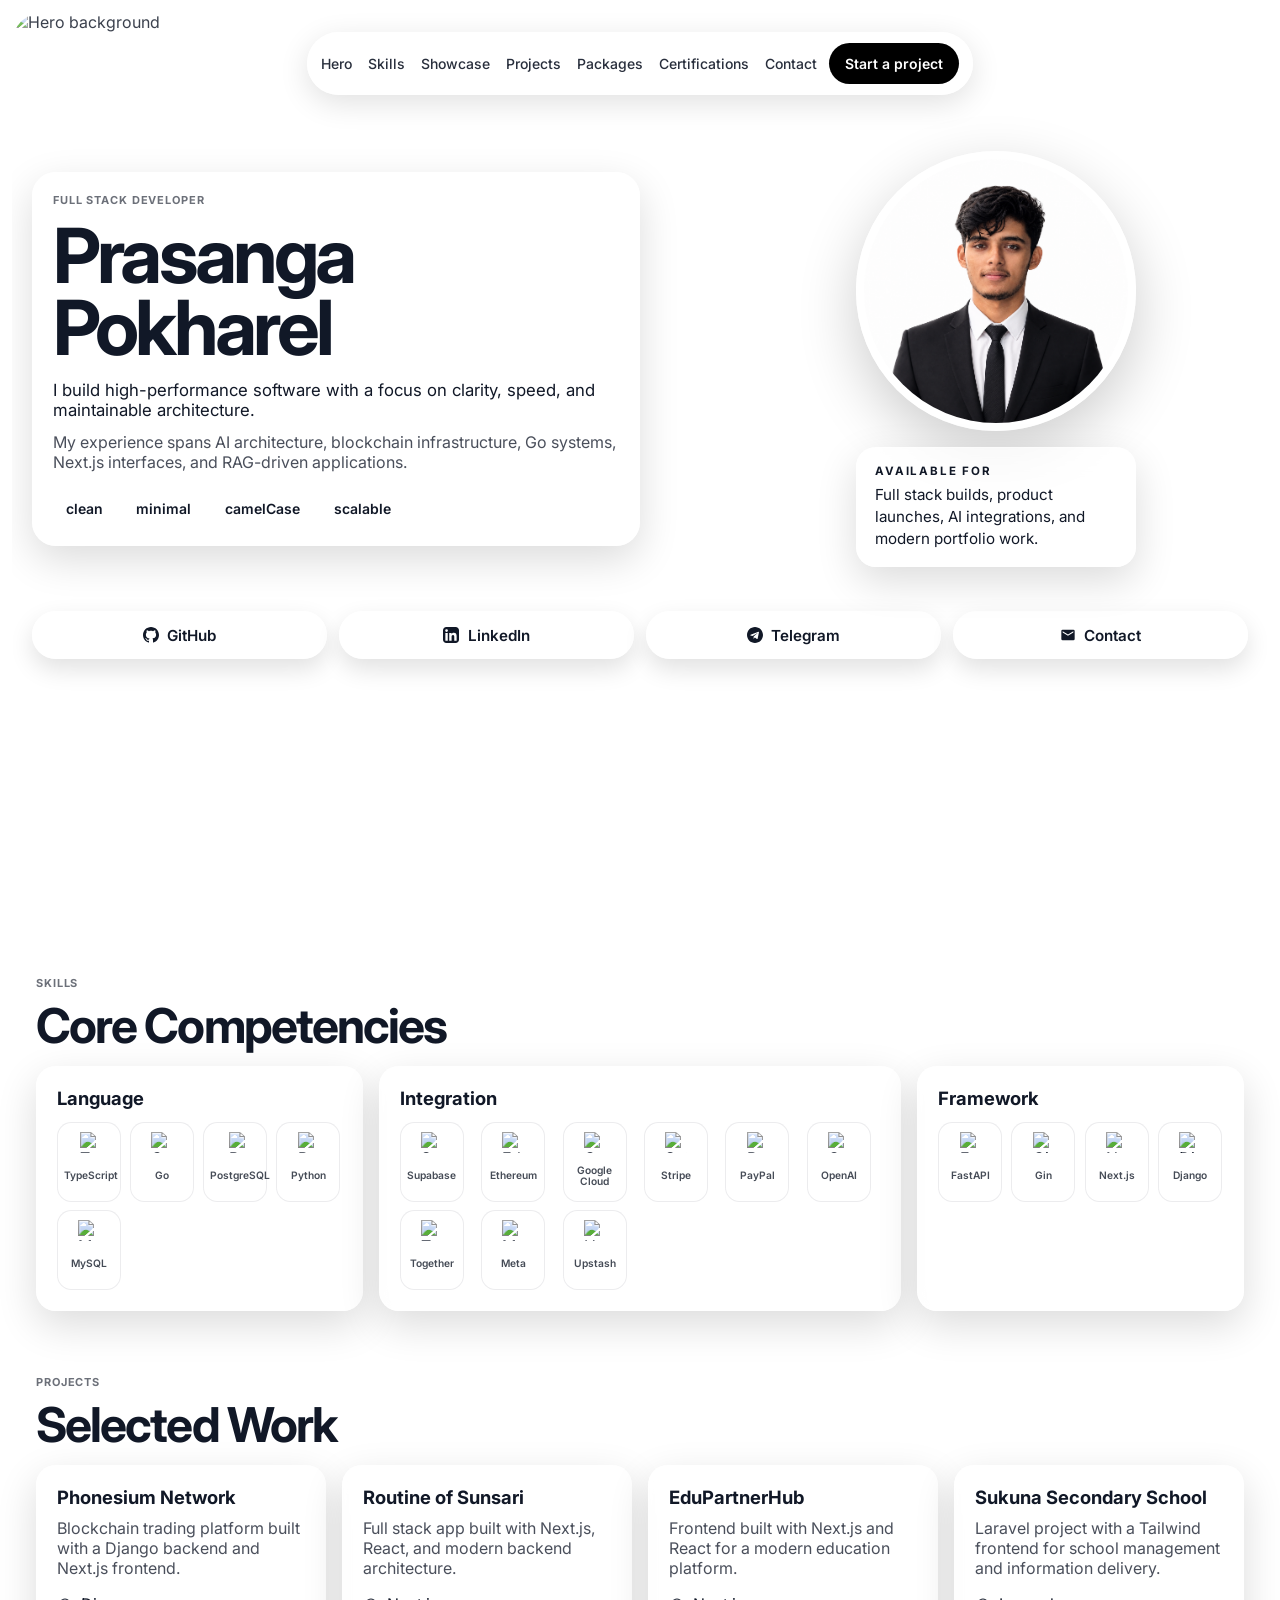
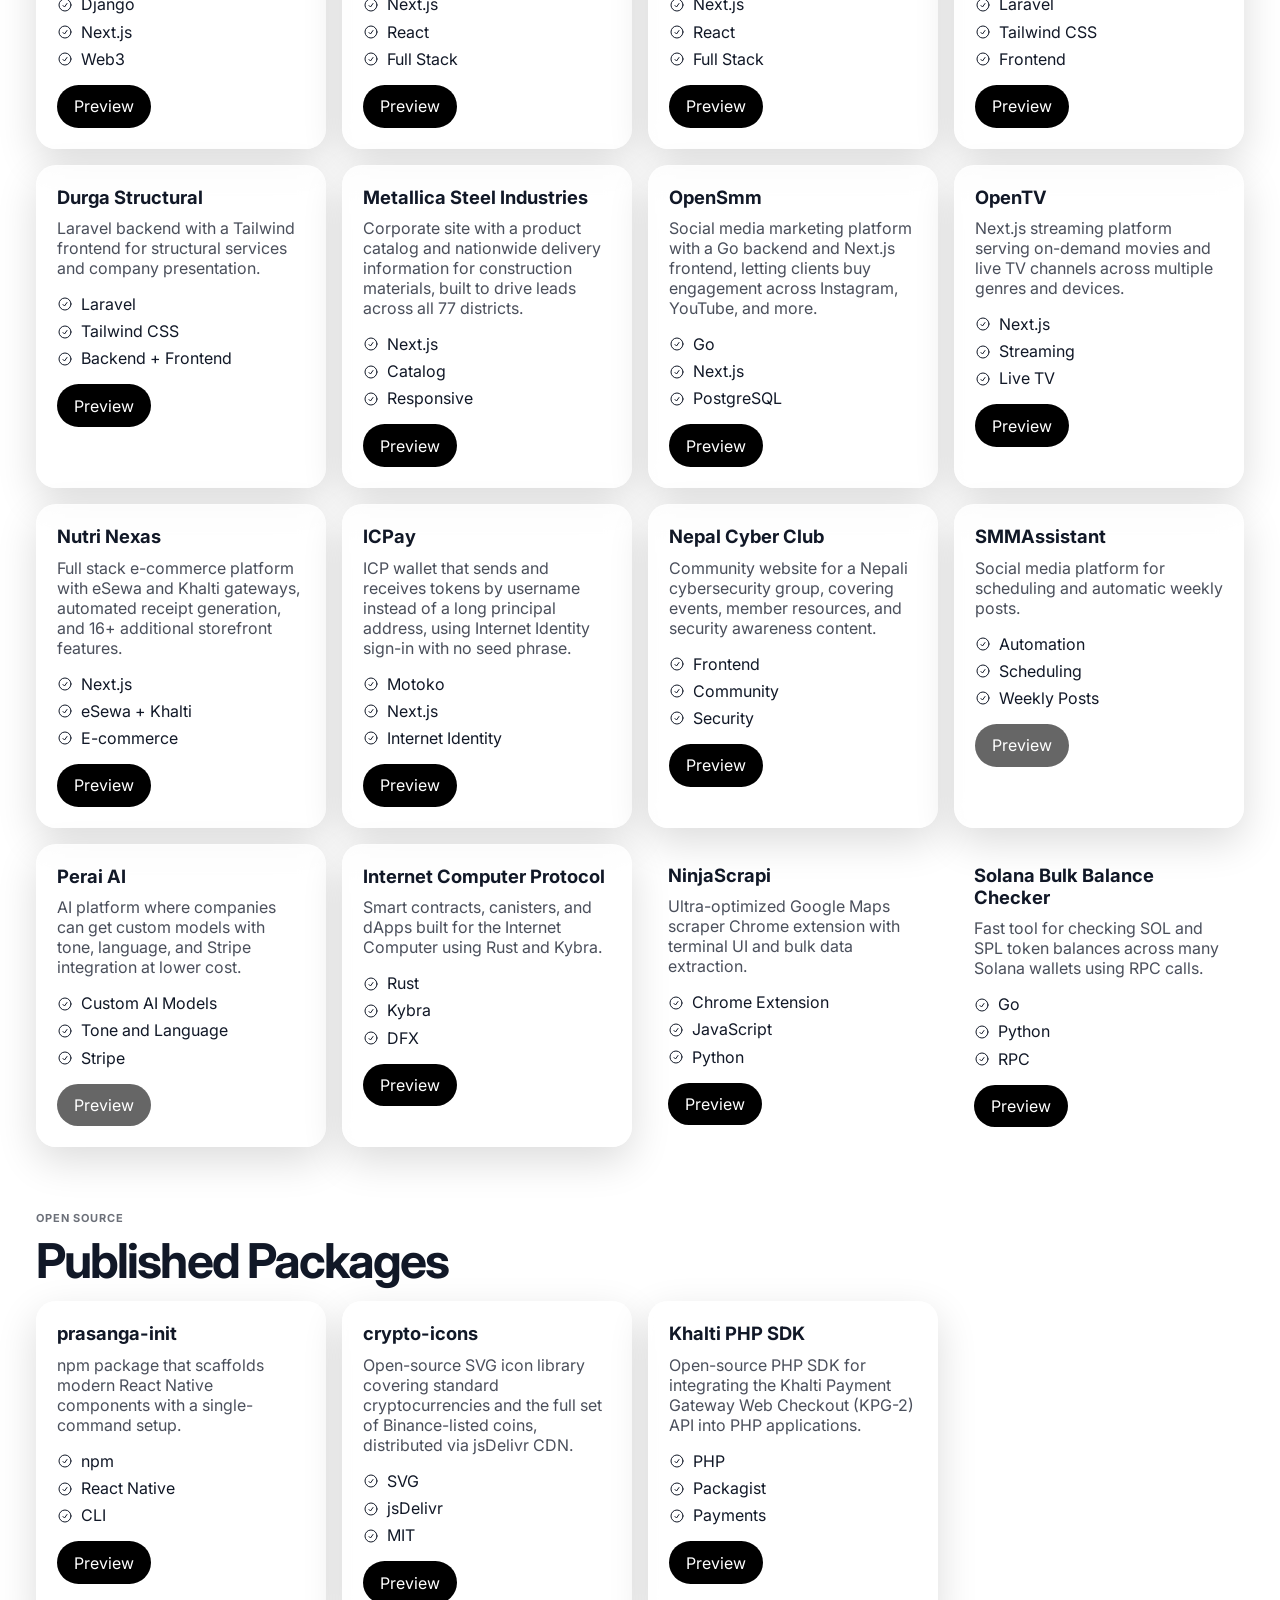
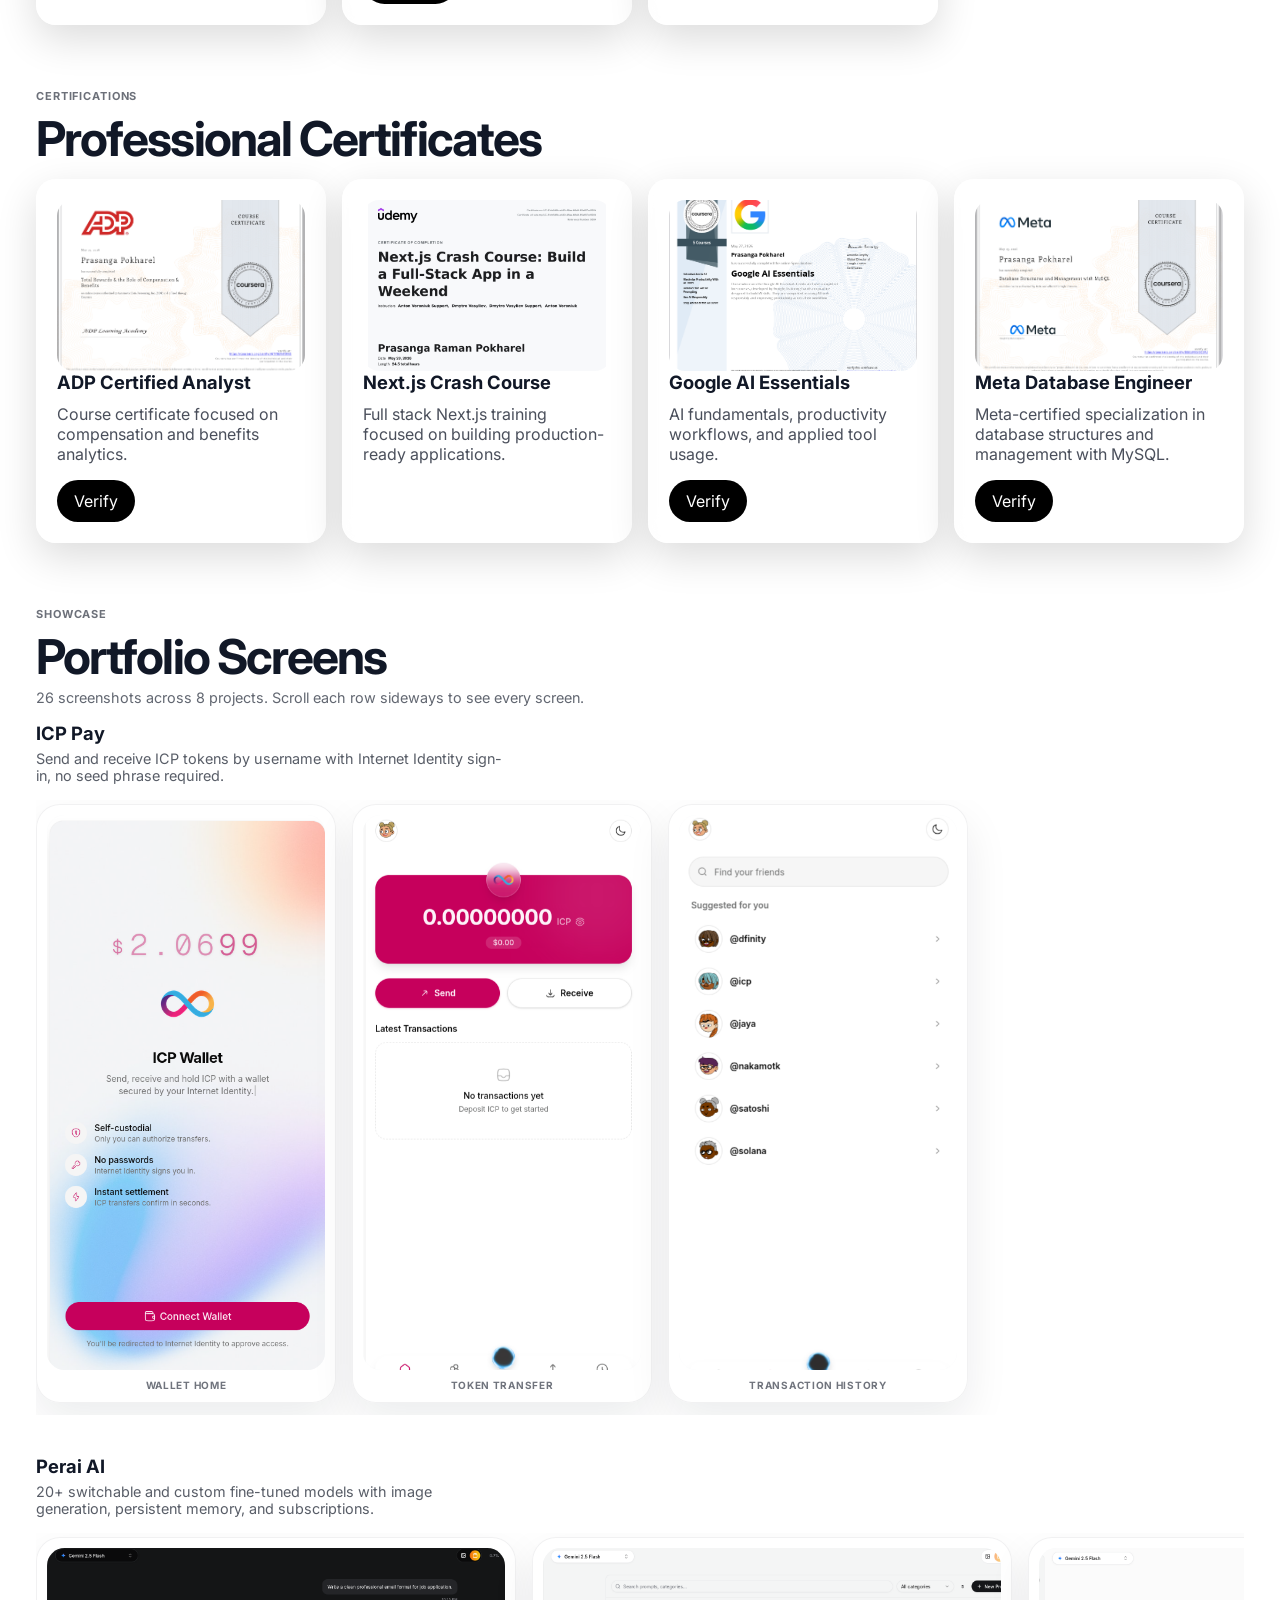
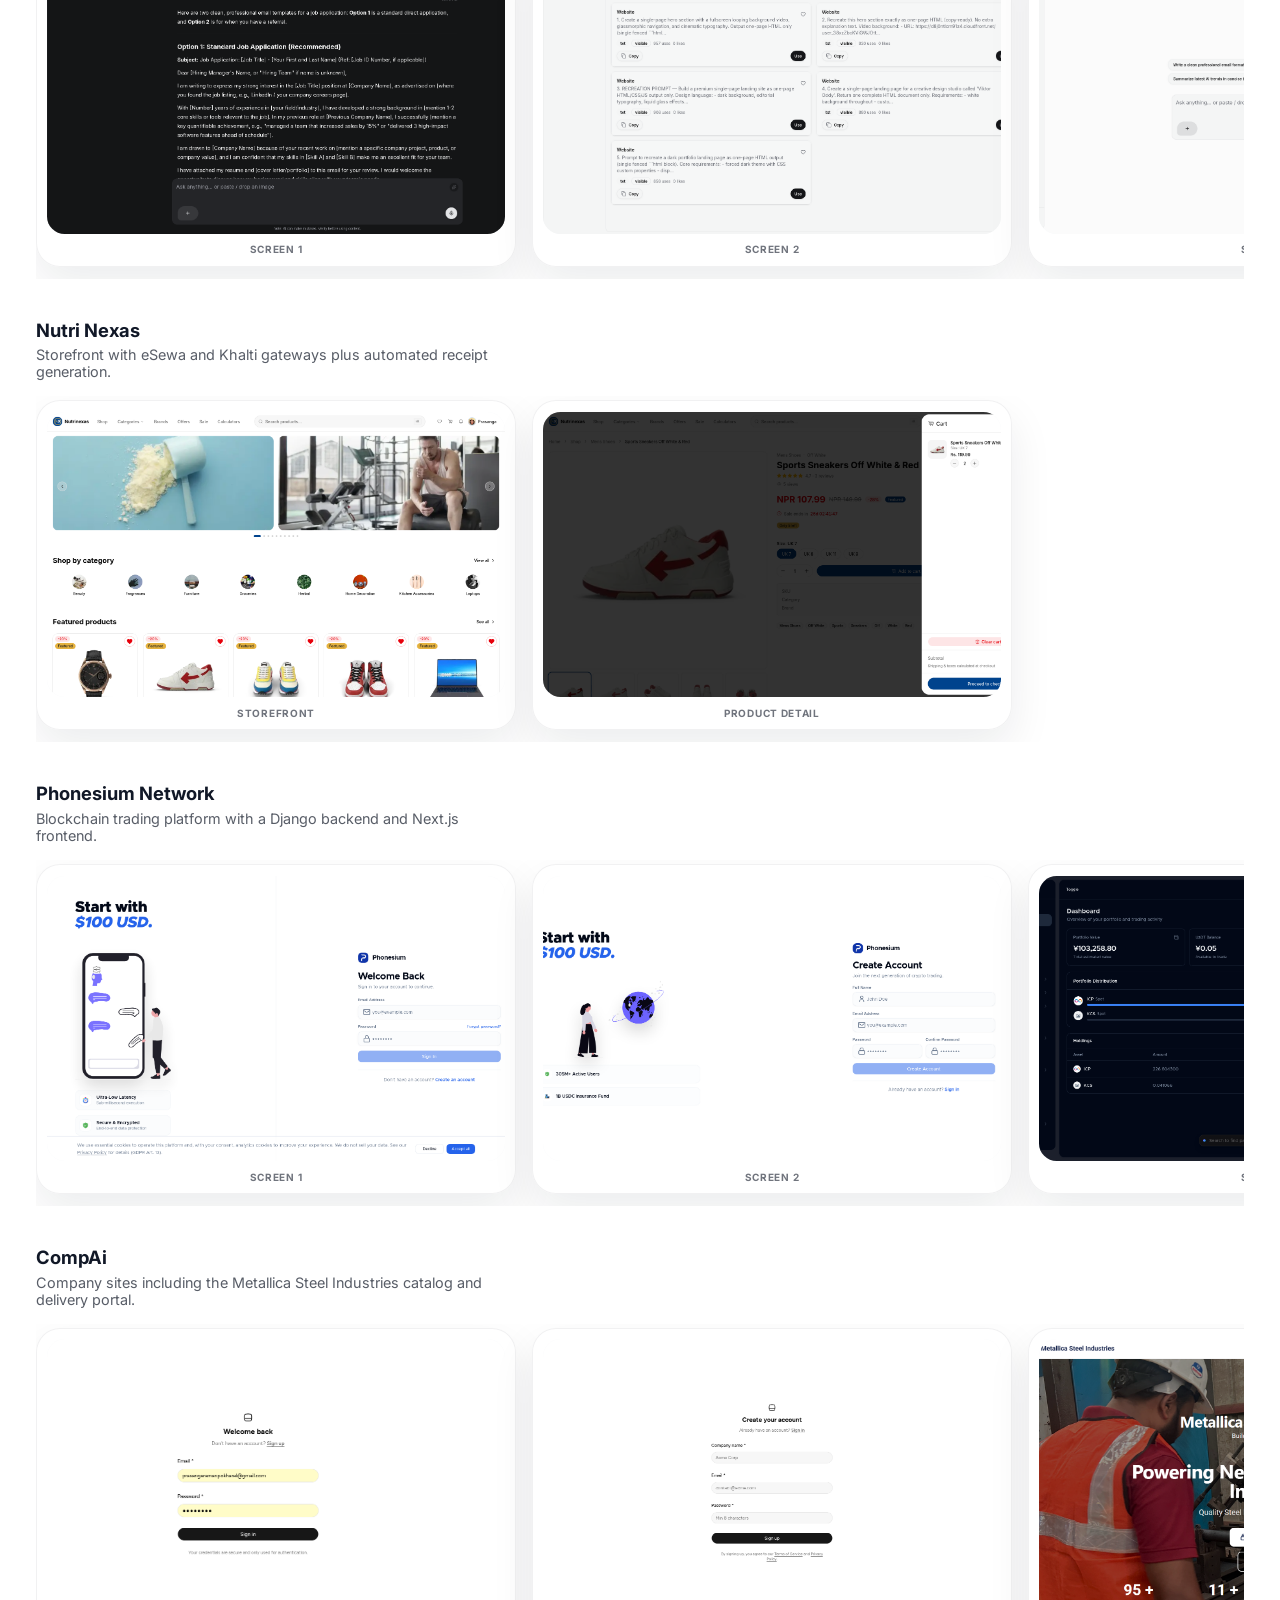
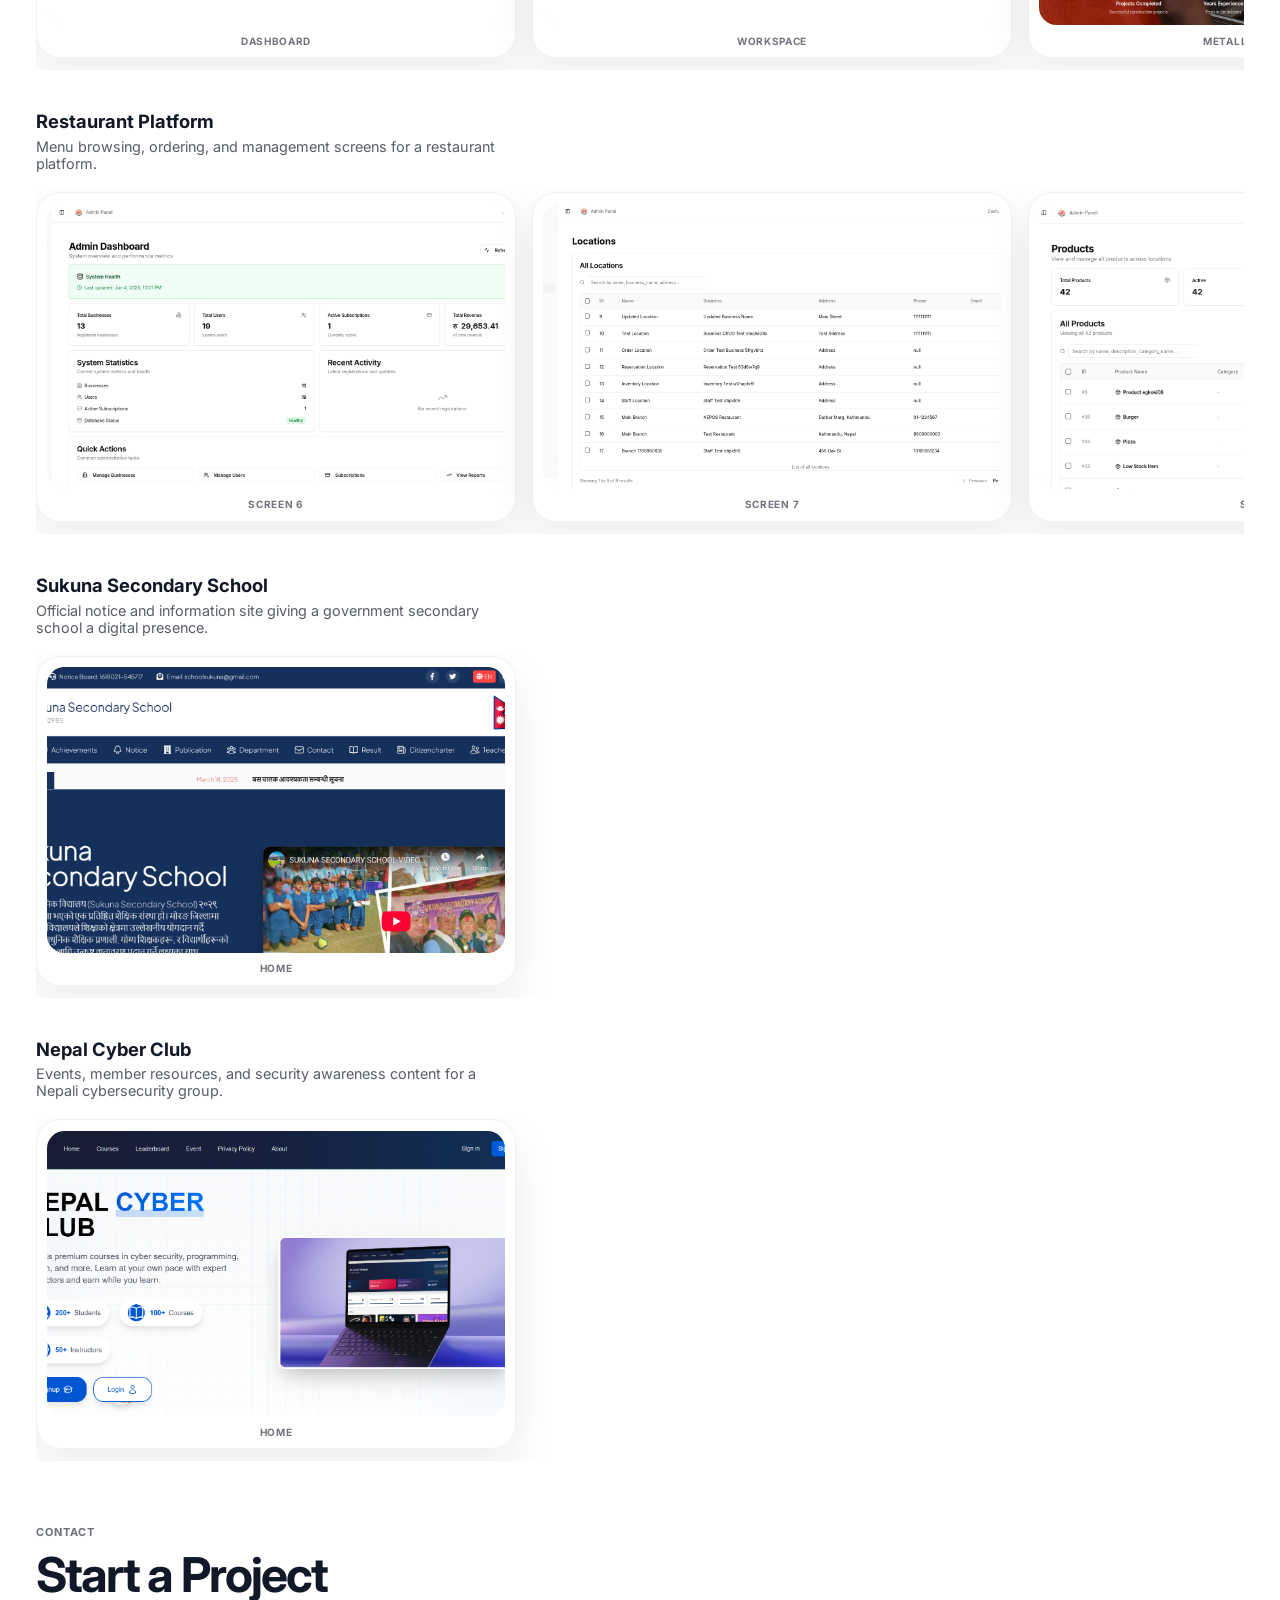
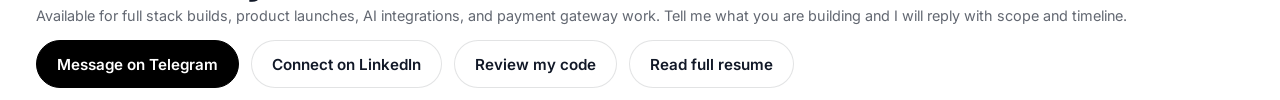
==== commit 85afbab9: "feat: complete portfolio rebuild with start-project form and admin panel - Rebuilt portfolio with mo" ====
--- a/index.html
+++ b/index.html
@@ -67,9 +67,6 @@
 
       <div class="panel-content">
         <nav class="nav-pill">
-          <a class="nav-logo" href="#hero" aria-label="Home">
-            <img src="logo.png" alt="Logo">
-          </a>
           <div class="nav-links">
             <a href="#hero">Hero</a>
             <a href="#skills">Skills</a>
@@ -79,7 +76,7 @@
             <a href="#certifications">Certifications</a>
             <a href="#contact">Contact</a>
           </div>
-          <a class="nav-cta" href="#contact">Start a project</a>
+          <a class="nav-cta" href="start-project.html">Start a project</a>
         </nav>
 
         <div class="hero-layout">
@@ -97,7 +94,7 @@
           </div>
           <div class="hero-side">
             <div class="hero-avatar-wrap">
-              <img class="hero-avatar" src="telegram.png" alt="Prasanga Pokharel profile photo">
+              <img class="hero-avatar" src="images/main/image.png" alt="Prasanga Pokharel profile photo">
             </div>
             <div class="hero-note glass-card">
               <p class="hero-note-title">Available for</p>
@@ -119,7 +116,7 @@
             <svg xmlns="http://www.w3.org/2000/svg" viewBox="0 0 24 24" fill="currentColor" aria-hidden="true"><path d="M12 0C5.373 0 0 5.373 0 12s5.373 12 12 12 12-5.373 12-12S18.627 0 12 0zm5.894 8.221l-1.97 9.28c-.145.658-.537.818-1.084.508l-3-2.21-1.446 1.394c-.14.18-.357.295-.6.295l.213-3.054 5.56-5.022c.24-.213-.054-.334-.373-.121l-6.869 4.326-2.96-.924c-.64-.203-.654-.64.135-.954l11.566-4.458c.538-.196 1.006.128.832.941z"/></svg>
             Telegram
           </a>
-          <a class="hero-btn" href="#contact">
+          <a class="hero-btn" href="start-project.html">
             <svg xmlns="http://www.w3.org/2000/svg" viewBox="0 0 24 24" fill="currentColor" aria-hidden="true"><path d="M20 4H4a2 2 0 0 0-2 2v12a2 2 0 0 0 2 2h16a2 2 0 0 0 2-2V6a2 2 0 0 0-2-2zm0 4.236-8 4.882-8-4.882V6.4l8 4.882L20 6.4v1.836z"/></svg>
             Contact
           </a>
--- a/css/index.css
+++ b/css/index.css
@@ -28,8 +28,10 @@
 
 .portfolio-panel,
 .content-section {
-  max-width: 1100px;
+  max-width: 1400px;
   margin: 0 auto;
+  padding-left: 0;
+  padding-right: 0;
 }
 
 .portfolio-panel {
@@ -37,7 +39,7 @@
   overflow: hidden;
   border-radius: 2rem;
   min-height: calc(100vh - 1.5rem);
-  padding: 1rem;
+  padding: 1rem 1rem 0 1rem;
   isolation: isolate;
 }
 
@@ -157,6 +159,7 @@
   grid-template-columns: repeat(2, minmax(0, 1fr));
   gap: 0.75rem;
   margin-top: 2.75rem;
+  margin-bottom: 0;
 }
 
 .hero-btn {
@@ -298,7 +301,11 @@
 }
 
 .content-section {
-  padding: 3.5rem 0 0;
+  padding: 3.5rem 1.5rem 0;
+}
+
+.content-section:first-of-type {
+  padding-top: 2rem;
 }
 
 .grid {
@@ -311,7 +318,26 @@
 .showcase-grid,
 .projects-grid,
 .certifications-grid {
-  grid-template-columns: repeat(auto-fit, minmax(240px, 1fr));
+  grid-template-columns: repeat(auto-fit, minmax(280px, 1fr));
+  max-width: 100%;
+}
+
+@media (min-width: 768px) {
+  .projects-grid {
+    grid-template-columns: repeat(2, 1fr);
+  }
+}
+
+@media (min-width: 1024px) {
+  .projects-grid {
+    grid-template-columns: repeat(3, 1fr);
+  }
+}
+
+@media (min-width: 1280px) {
+  .projects-grid {
+    grid-template-columns: repeat(4, 1fr);
+  }
 }
 
 .competency-card {
@@ -400,15 +426,35 @@
 .showcase-groups {
   display: grid;
   gap: 2.5rem;
+  width: 100%;
+  max-width: 100%;
+  overflow: hidden;
 }
 
 .showcase-group-head {
   display: flex;
-  flex-wrap: wrap;
+  flex-direction: column;
   align-items: flex-start;
-  justify-content: space-between;
   gap: 0.75rem;
   margin-bottom: 1rem;
+}
+
+.showcase-group-head > div:first-child {
+  width: 100%;
+}
+
+@media (min-width: 640px) {
+  .showcase-group-head {
+    flex-direction: row;
+    flex-wrap: wrap;
+    justify-content: space-between;
+  }
+
+  .showcase-group-head > div:first-child {
+    width: auto;
+    flex: 1;
+    min-width: 0;
+  }
 }
 
 .showcase-group-head h3 {
@@ -464,11 +510,32 @@
   justify-content: start;
   gap: 1rem;
   overflow-x: auto;
+  overflow-y: hidden;
   max-width: 100%;
+  width: 100%;
   padding: 0.25rem 0 0.75rem;
   scroll-snap-type: x mandatory;
   -webkit-overflow-scrolling: touch;
   overscroll-behavior-x: contain;
+  scrollbar-width: thin;
+  scrollbar-color: rgba(17, 24, 39, 0.2) transparent;
+}
+
+.showcase-track::-webkit-scrollbar {
+  height: 6px;
+}
+
+.showcase-track::-webkit-scrollbar-track {
+  background: transparent;
+}
+
+.showcase-track::-webkit-scrollbar-thumb {
+  background: rgba(17, 24, 39, 0.2);
+  border-radius: 3px;
+}
+
+.showcase-track::-webkit-scrollbar-thumb:hover {
+  background: rgba(17, 24, 39, 0.3);
 }
 
 .showcase-track--portrait {
@@ -482,6 +549,7 @@
   gap: 0.6rem;
   margin: 0;
   min-width: 0;
+  max-width: 100%;
   padding: 0.65rem;
   border-radius: 1.5rem;
   background: rgba(255, 255, 255, 0.96);
@@ -491,6 +559,7 @@
 
 .showcase-shot img {
   width: 100%;
+  max-width: 100%;
   aspect-ratio: 16 / 10;
   height: auto;
   object-fit: cover;
@@ -592,14 +661,10 @@
 }
 
 @media (min-width: 640px) {
-  .page-root {
-    padding: 1rem;
-  }
-
   .portfolio-panel {
     padding: 1.25rem;
     border-radius: 2rem;
-    min-height: calc(100vh - 2rem);
+    min-height: 100vh;
   }
 
   .nav-pill {
@@ -638,12 +703,8 @@
 }
 
 @media (min-width: 768px) {
-  .page-root {
-    padding: 1.5rem;
-  }
-
   .portfolio-panel {
-    min-height: calc(100vh - 3rem);
+    min-height: 100vh;
   }
 
   .showcase-track {
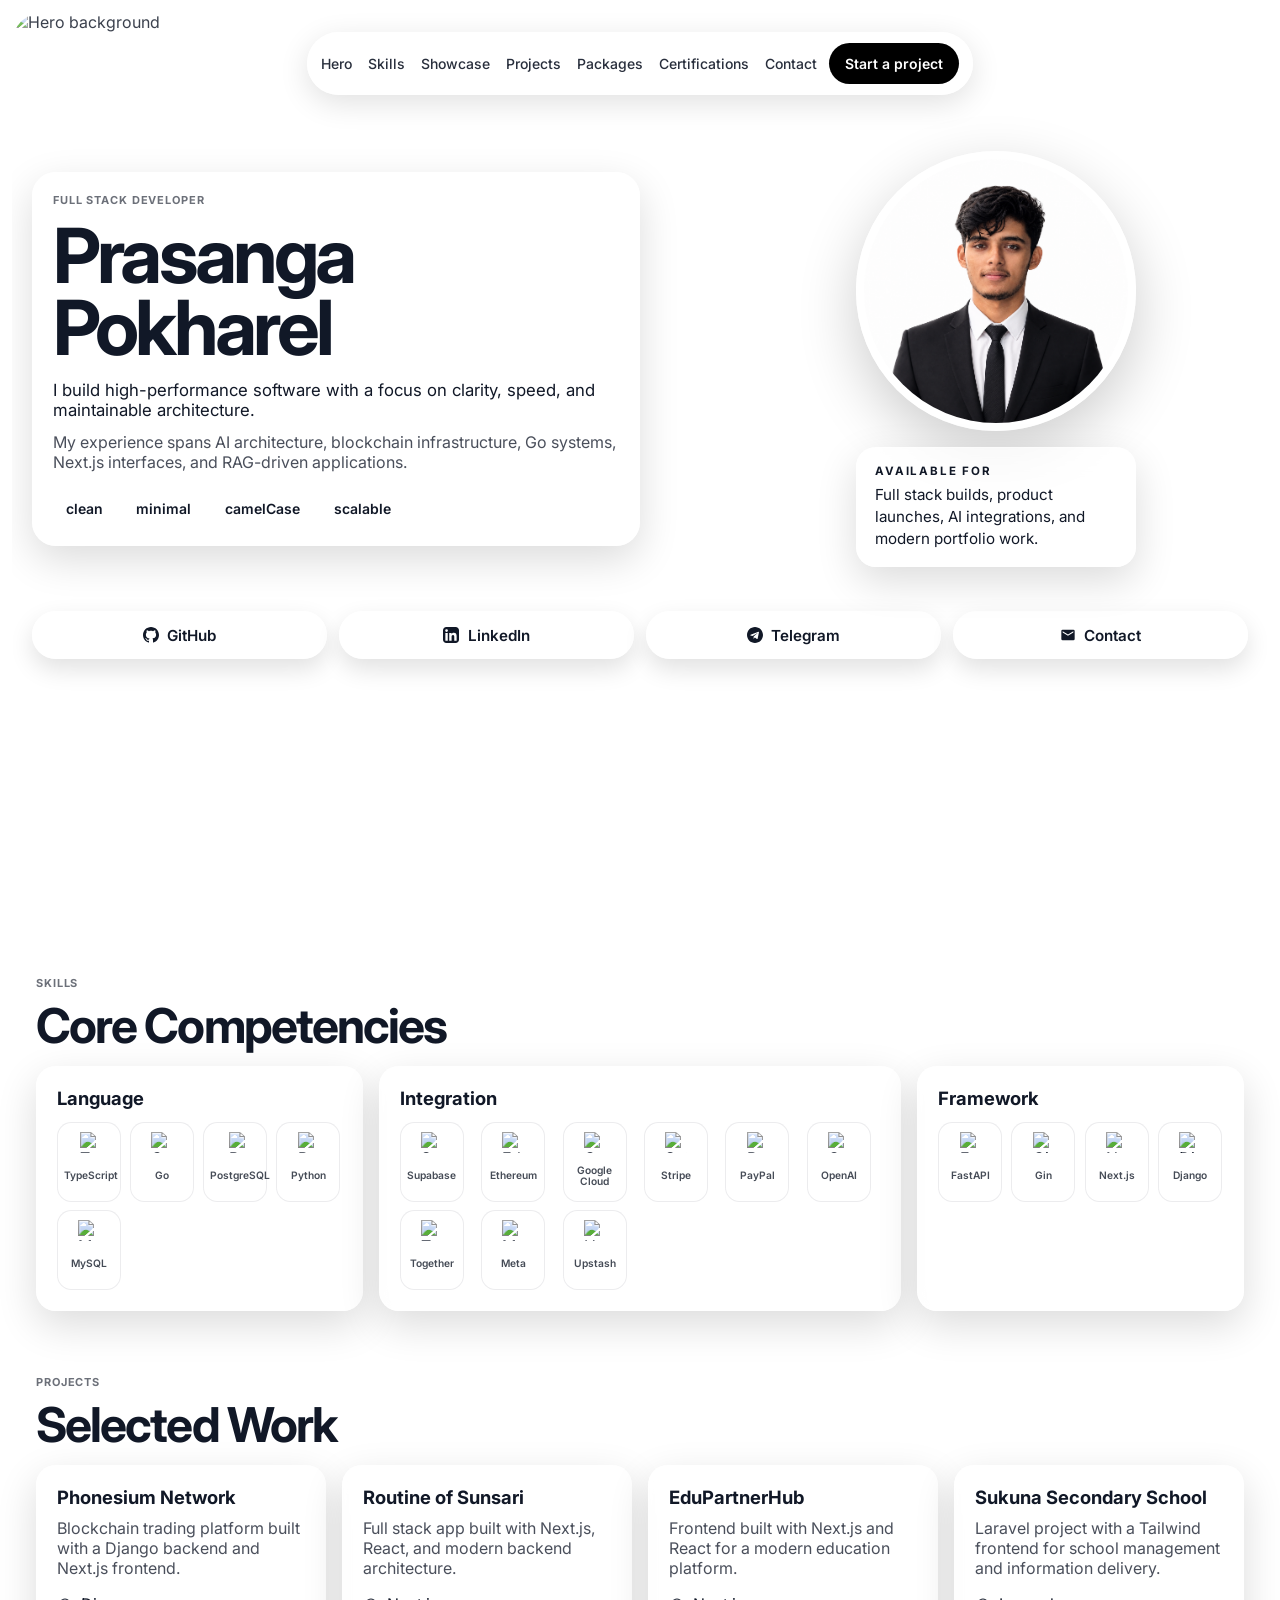
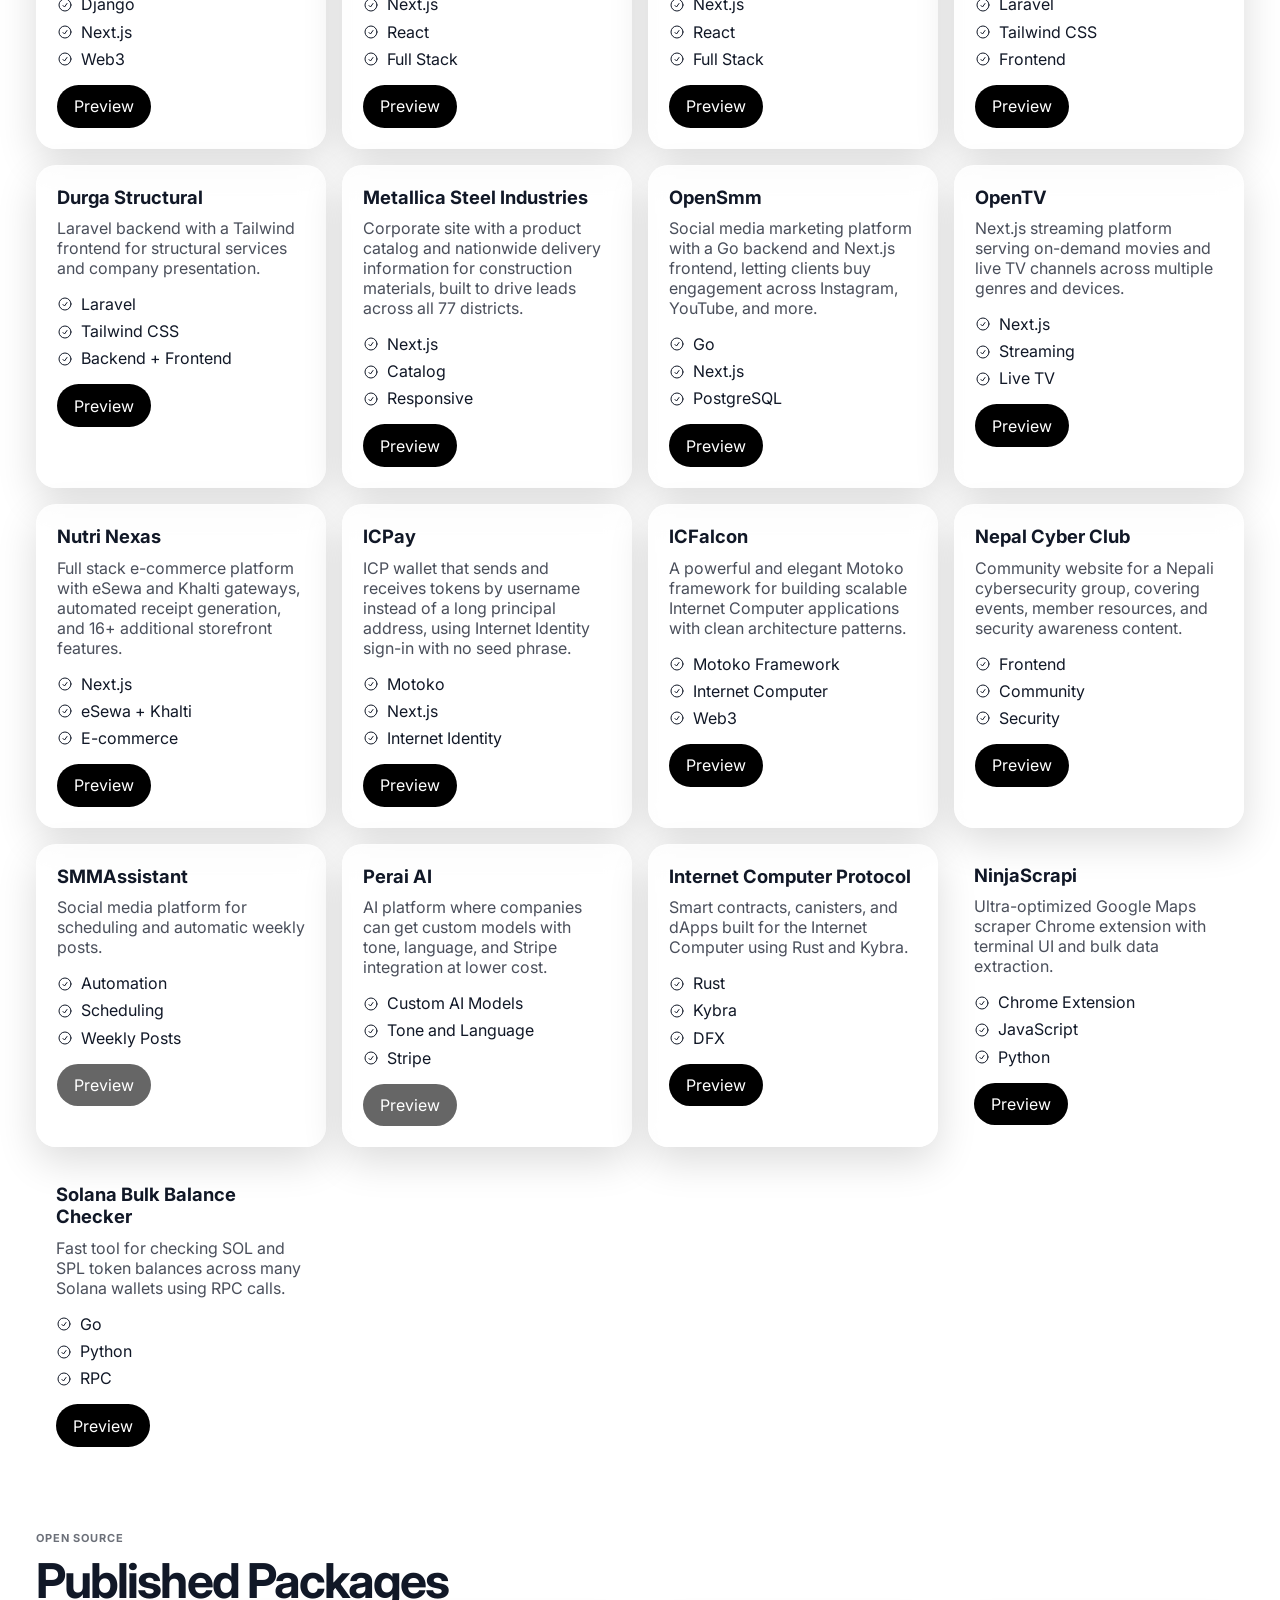
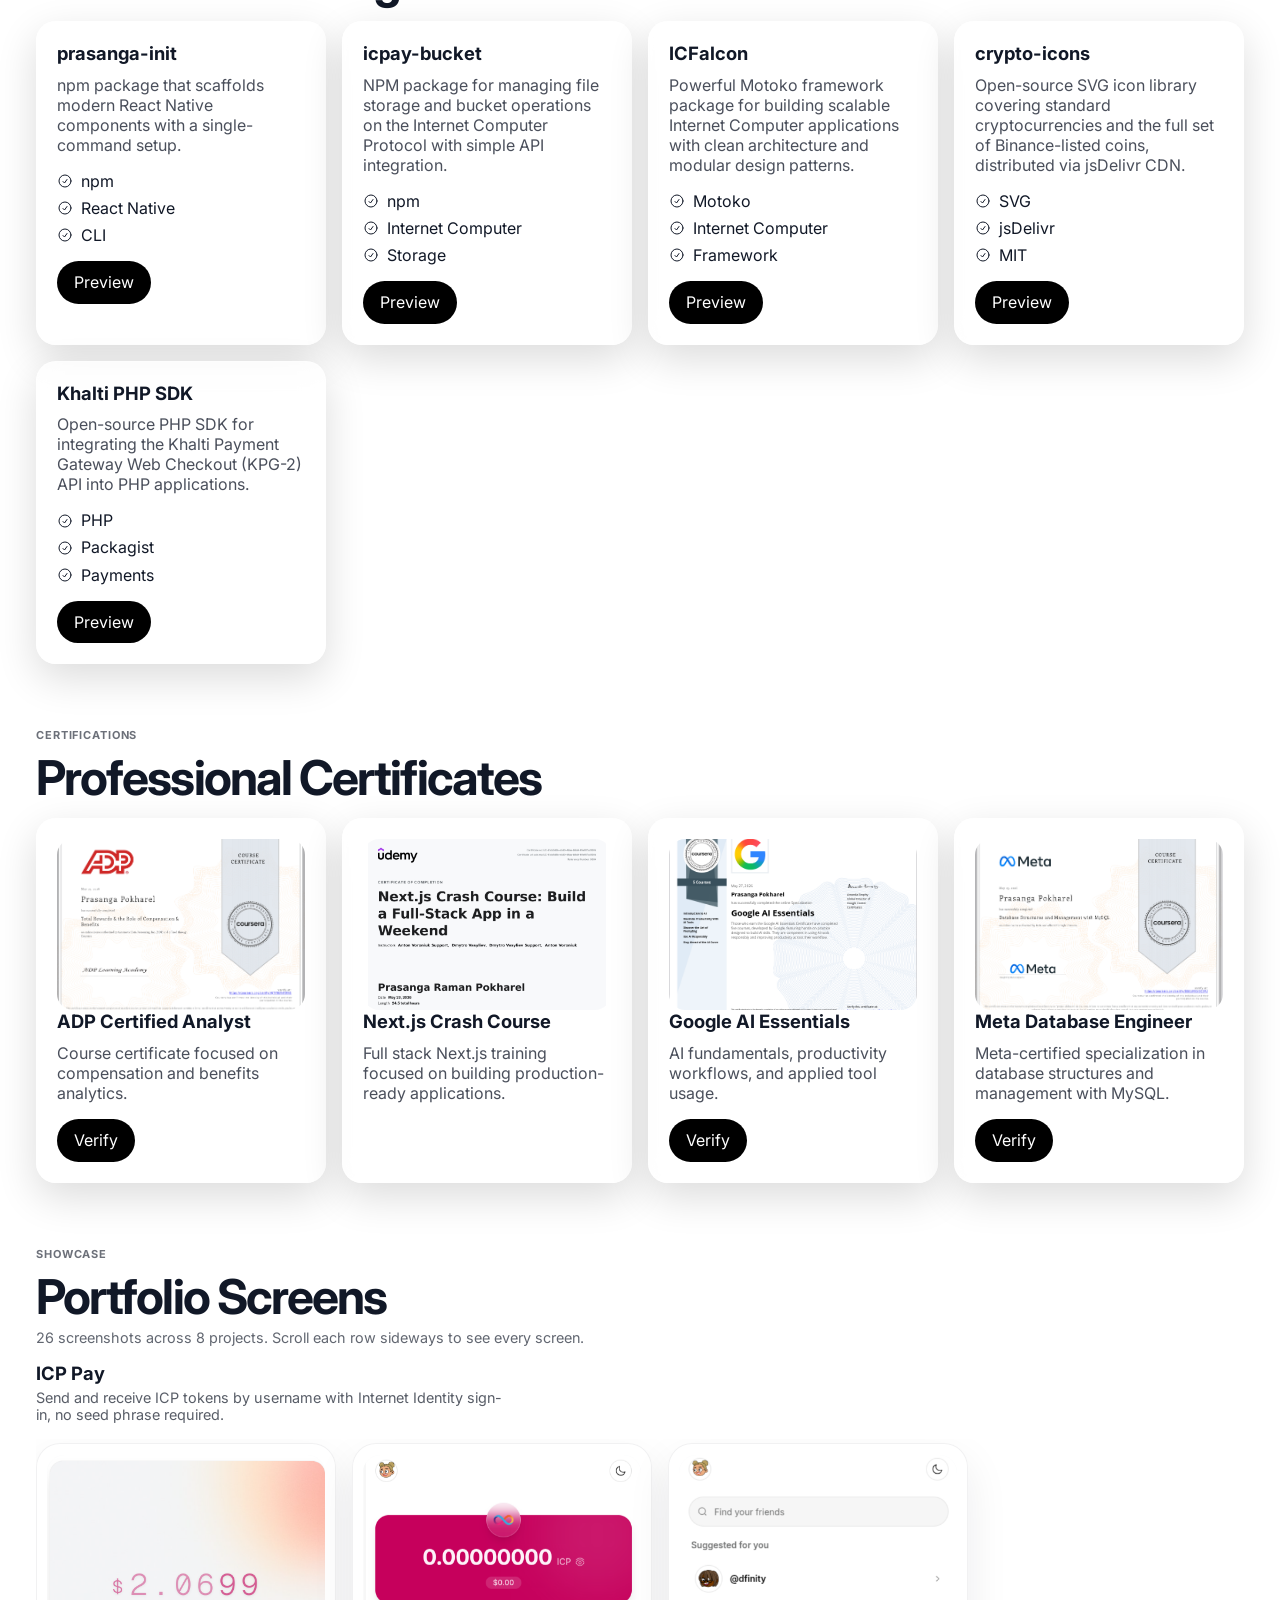
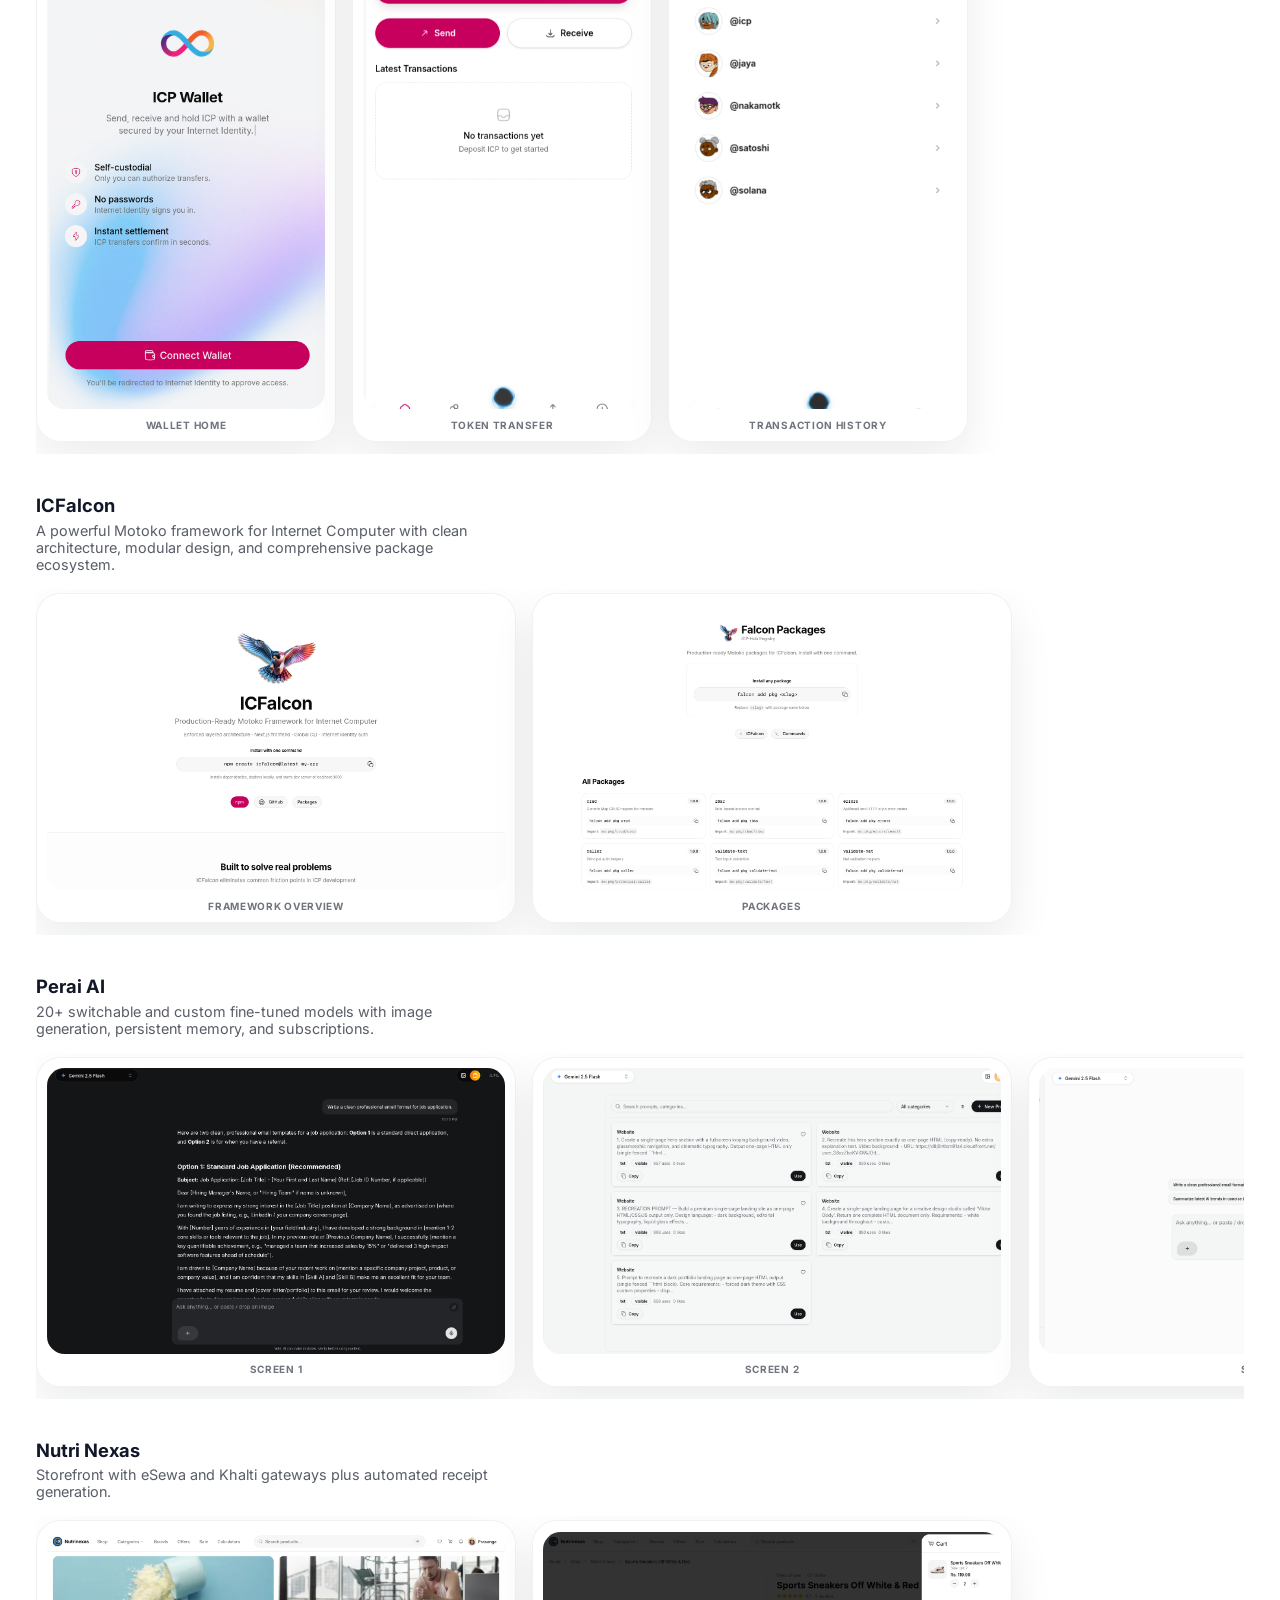
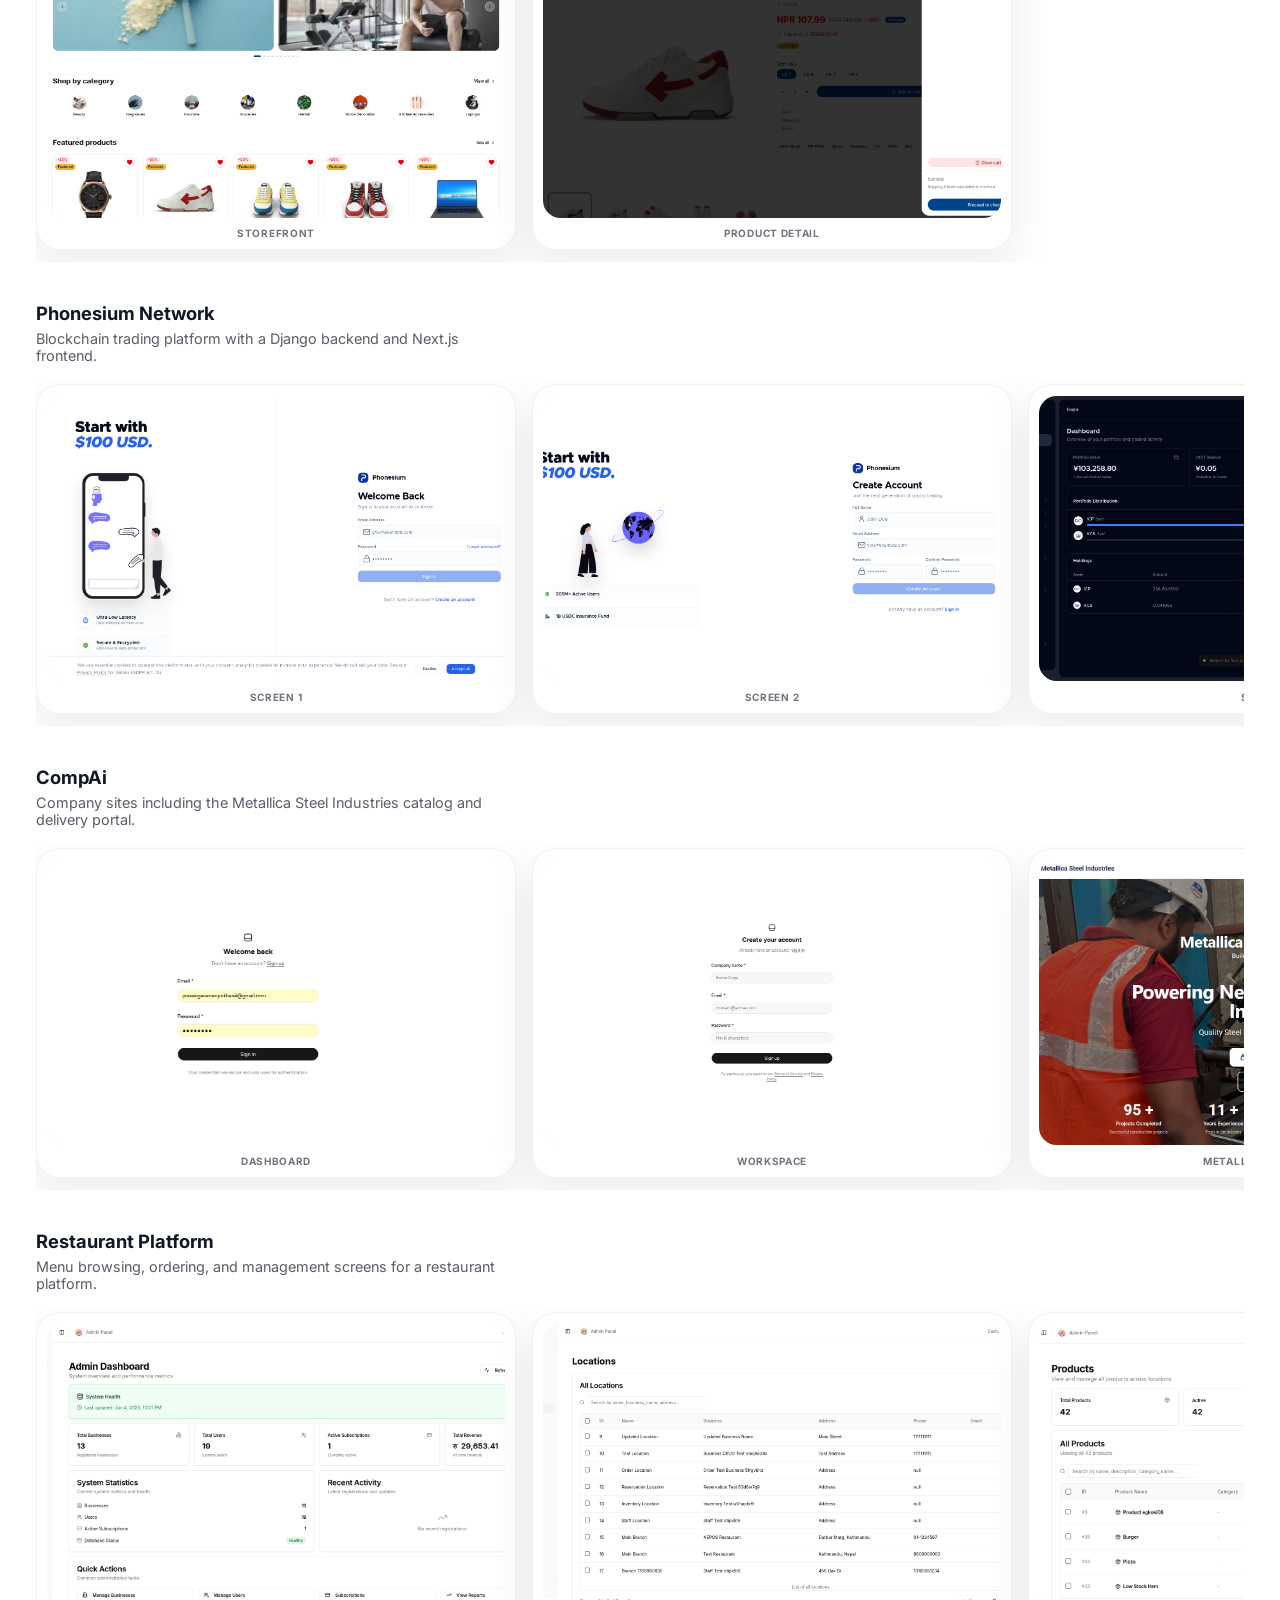
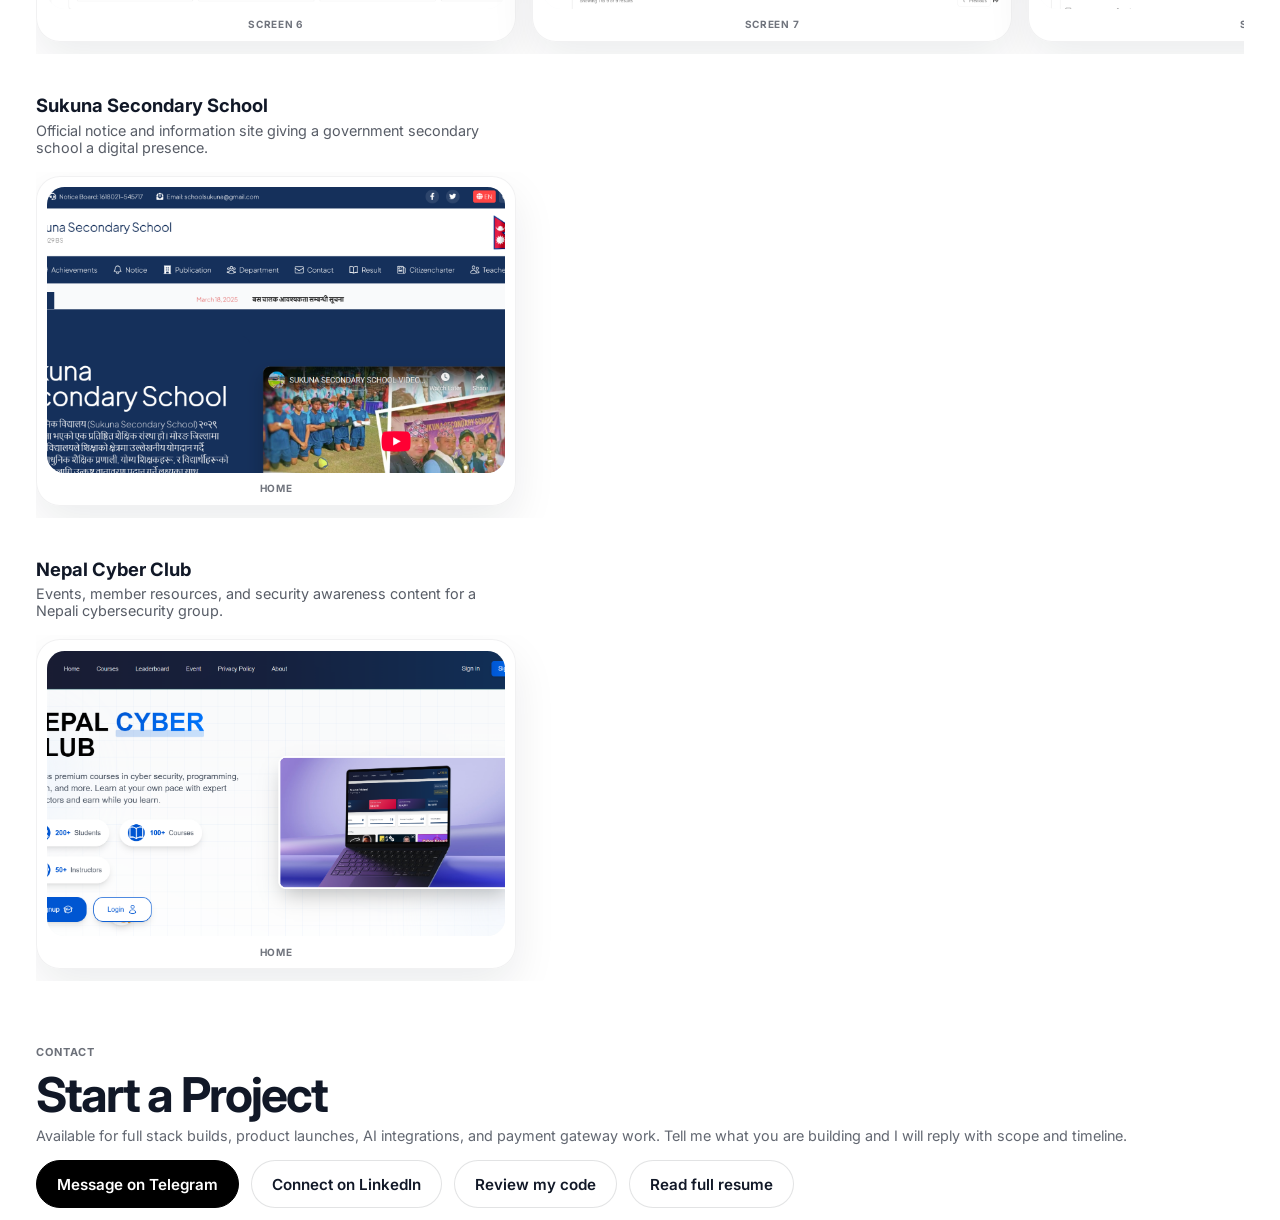
==== commit a31def96: "feat: add ICFalcon framework and icpay-bucket to portfolio - Added ICFalcon to Projects section with" ====
--- a/index.html
+++ b/index.html
@@ -273,6 +273,16 @@
           <div class="project-actions"><a class="preview-btn" href="https://ic-pay.vercel.app/" target="_blank" rel="noopener noreferrer">Preview</a></div>
         </article>
         <article class="card project-card glass-card">
+          <h3>ICFalcon</h3>
+          <p>A powerful and elegant Motoko framework for building scalable Internet Computer applications with clean architecture patterns.</p>
+          <ul>
+            <li>Motoko Framework</li>
+            <li>Internet Computer</li>
+            <li>Web3</li>
+          </ul>
+          <div class="project-actions"><a class="preview-btn" href="https://github.com/icfalcon" target="_blank" rel="noopener noreferrer">Preview</a></div>
+        </article>
+        <article class="card project-card glass-card">
           <h3>Nepal Cyber Club</h3>
           <p>Community website for a Nepali cybersecurity group, covering events, member resources, and security awareness content.</p>
           <ul>
@@ -350,6 +360,26 @@
             <li>CLI</li>
           </ul>
           <div class="project-actions"><a class="preview-btn" href="https://www.npmjs.com/package/prasanga-init" target="_blank" rel="noopener noreferrer">Preview</a></div>
+        </article>
+        <article class="card project-card glass-card">
+          <h3>icpay-bucket</h3>
+          <p>NPM package for managing file storage and bucket operations on the Internet Computer Protocol with simple API integration.</p>
+          <ul>
+            <li>npm</li>
+            <li>Internet Computer</li>
+            <li>Storage</li>
+          </ul>
+          <div class="project-actions"><a class="preview-btn" href="https://www.npmjs.com/package/icpay-bucket" target="_blank" rel="noopener noreferrer">Preview</a></div>
+        </article>
+        <article class="card project-card glass-card">
+          <h3>ICFalcon</h3>
+          <p>Powerful Motoko framework package for building scalable Internet Computer applications with clean architecture and modular design patterns.</p>
+          <ul>
+            <li>Motoko</li>
+            <li>Internet Computer</li>
+            <li>Framework</li>
+          </ul>
+          <div class="project-actions"><a class="preview-btn" href="https://github.com/icfalcon" target="_blank" rel="noopener noreferrer">Preview</a></div>
         </article>
         <article class="card project-card glass-card">
           <h3>crypto-icons</h3>
@@ -437,6 +467,23 @@
             <figure class="showcase-shot"><img src="showcase/icppay/image.png" alt="ICP Pay wallet home" loading="lazy" decoding="async"><figcaption>wallet home</figcaption></figure>
             <figure class="showcase-shot"><img src="showcase/icppay/image%20copy.png" alt="ICP Pay token transfer" loading="lazy" decoding="async"><figcaption>token transfer</figcaption></figure>
             <figure class="showcase-shot"><img src="showcase/icppay/image%20copy%202.png" alt="ICP Pay transaction history" loading="lazy" decoding="async"><figcaption>transaction history</figcaption></figure>
+          </div>
+        </article>
+        <article class="showcase-group">
+          <header class="showcase-group-head">
+            <div>
+              <h3>ICFalcon</h3>
+              <p>A powerful Motoko framework for Internet Computer with clean architecture, modular design, and comprehensive package ecosystem.</p>
+            </div>
+            <div class="showcase-group-meta">
+              <span class="showcase-chip">Motoko Framework</span>
+              <span class="showcase-count">2 screens</span>
+              <a class="showcase-link" href="https://github.com/icfalcon" target="_blank" rel="noopener noreferrer">Visit</a>
+            </div>
+          </header>
+          <div class="showcase-track showcase-track--landscape" tabindex="0" role="group" aria-label="ICFalcon screenshots">
+            <figure class="showcase-shot"><img src="showcase/icfalcon/image.png" alt="ICFalcon framework overview" loading="lazy" decoding="async"><figcaption>framework overview</figcaption></figure>
+            <figure class="showcase-shot"><img src="showcase/icfalcon/packages/image.png" alt="ICFalcon packages" loading="lazy" decoding="async"><figcaption>packages</figcaption></figure>
           </div>
         </article>
         <article class="showcase-group">
